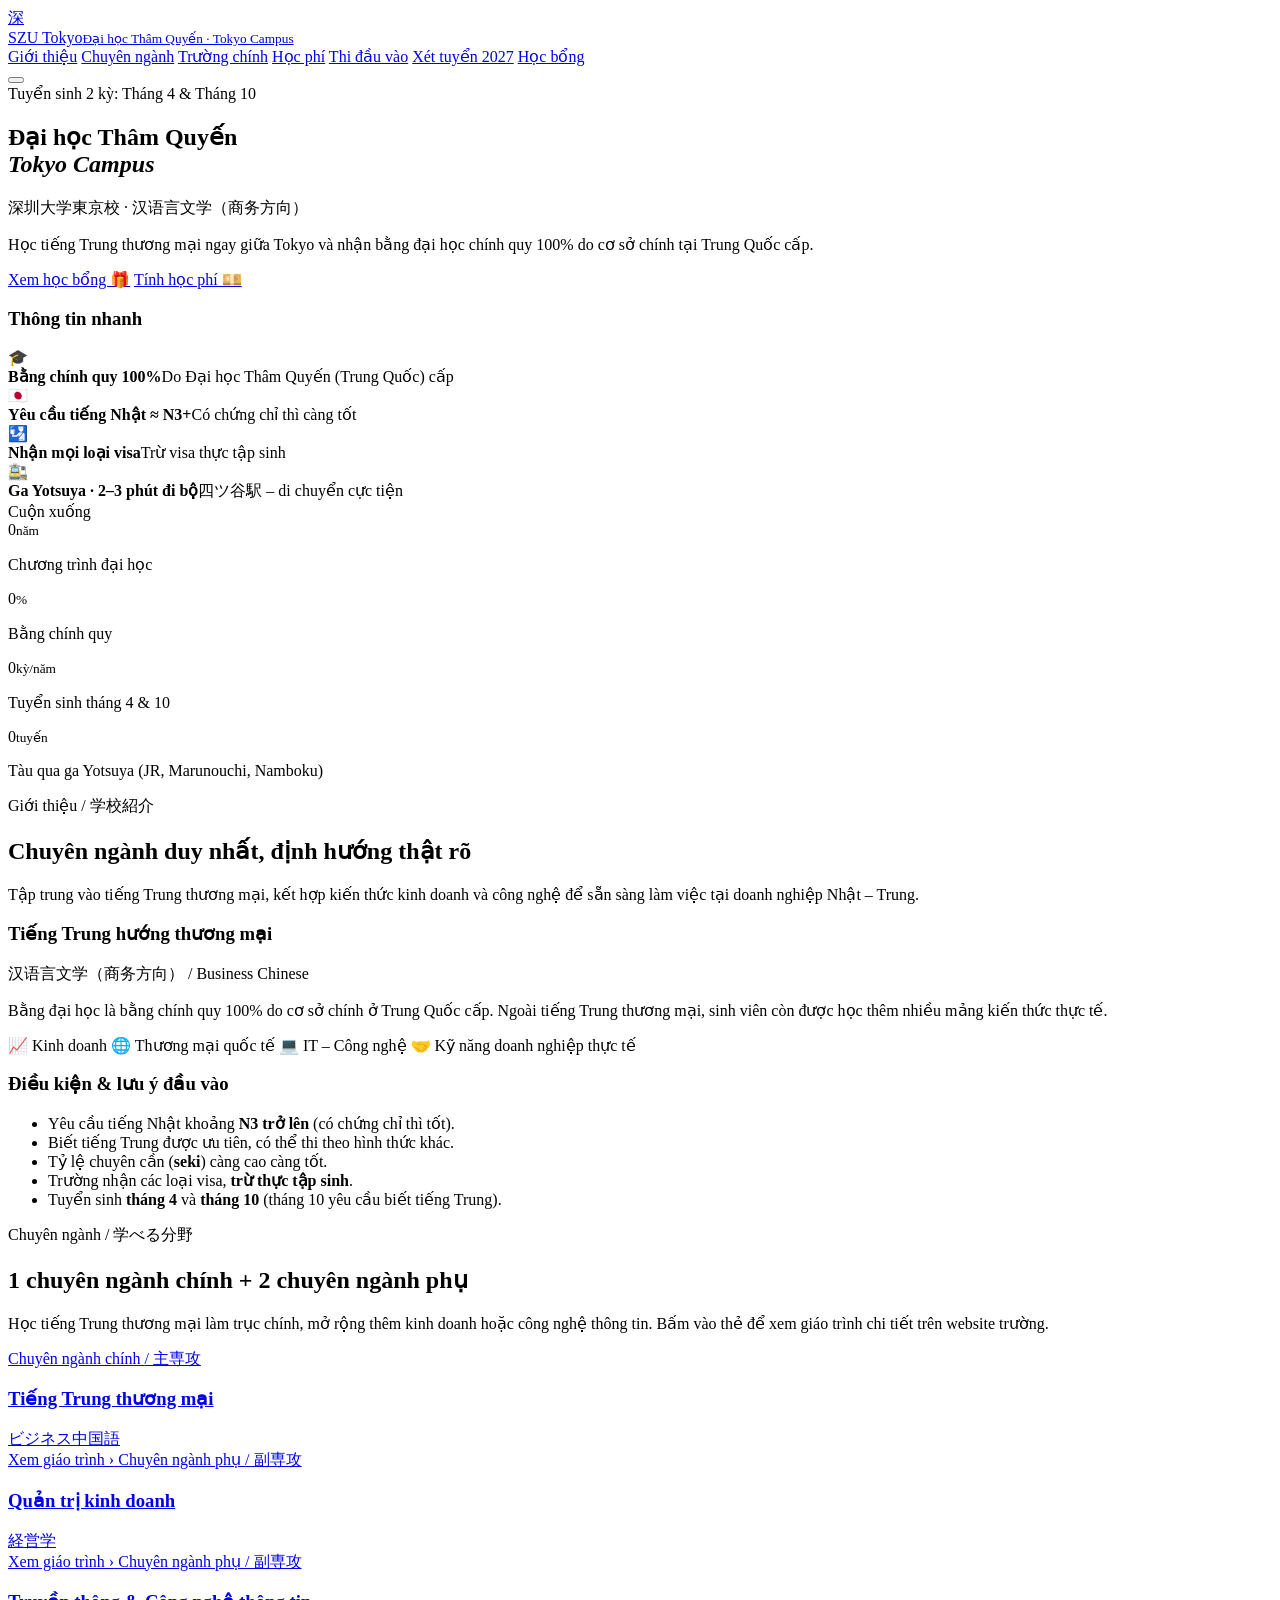
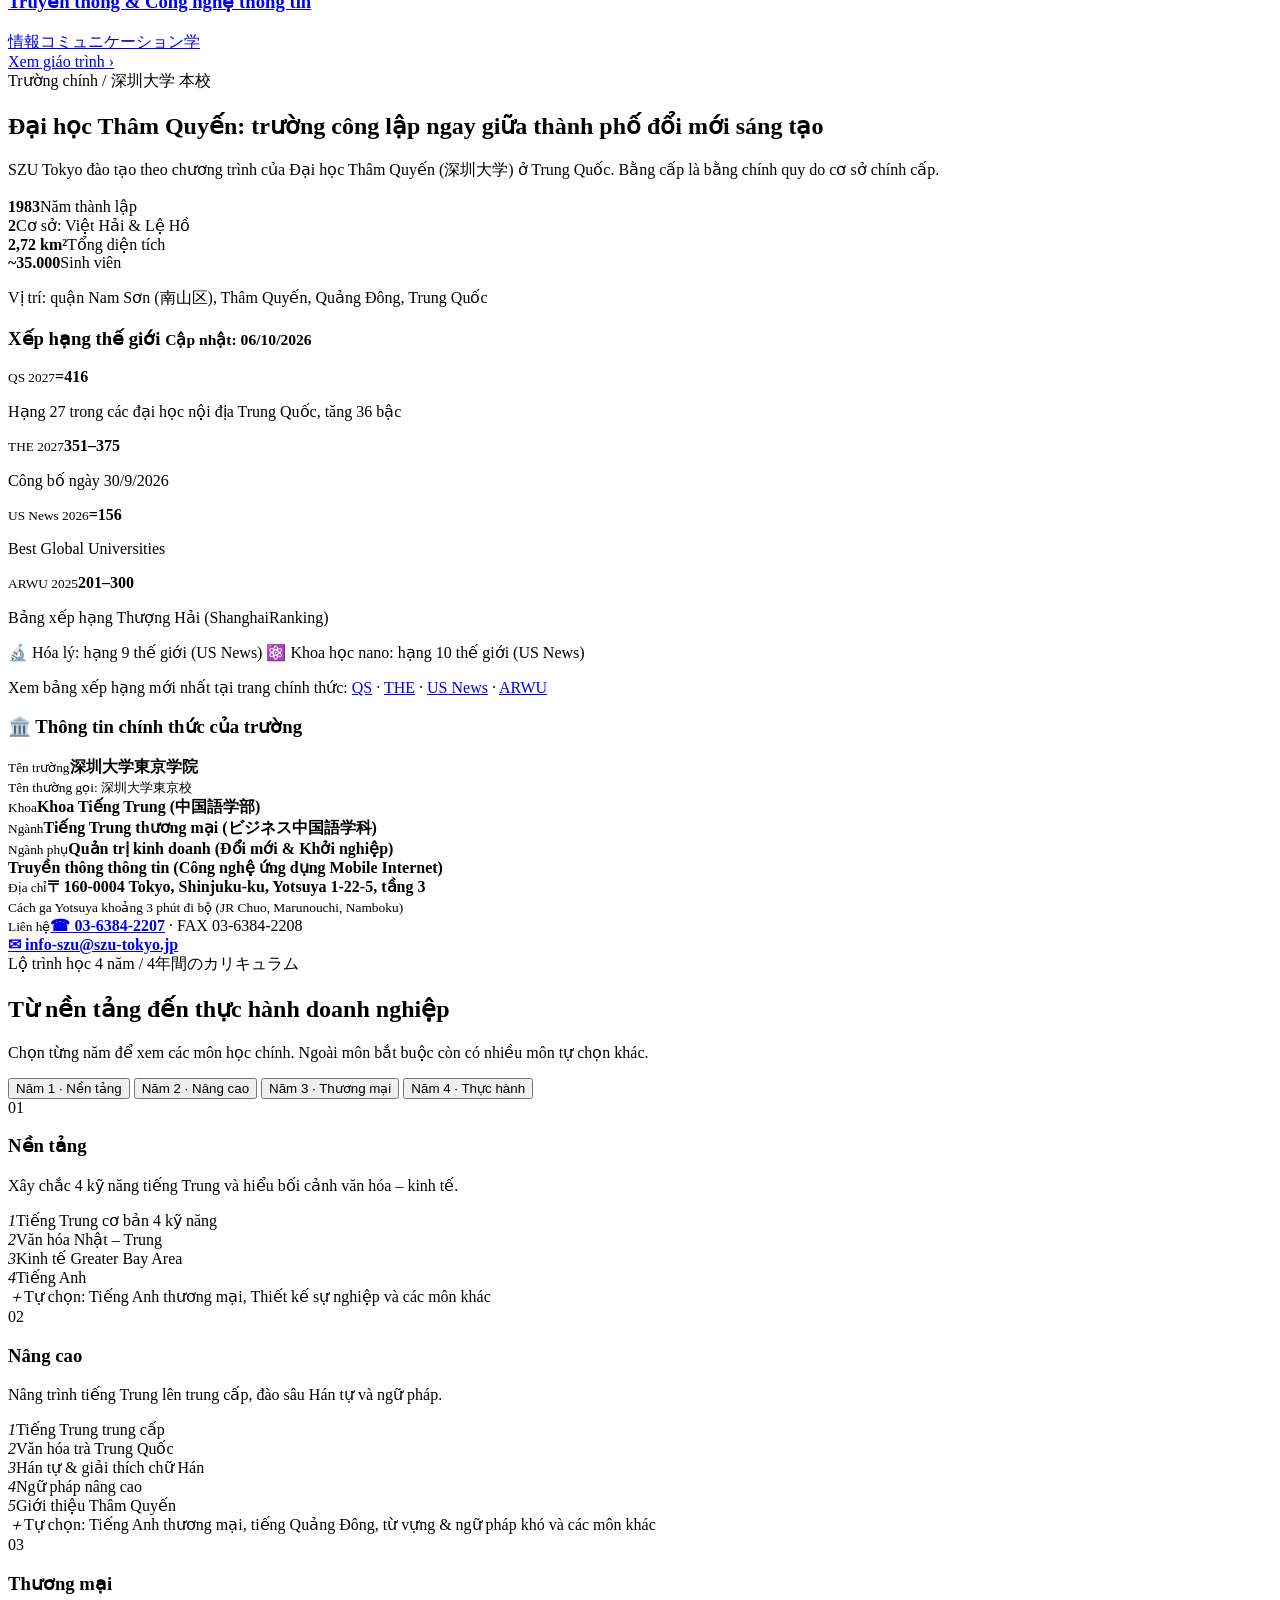
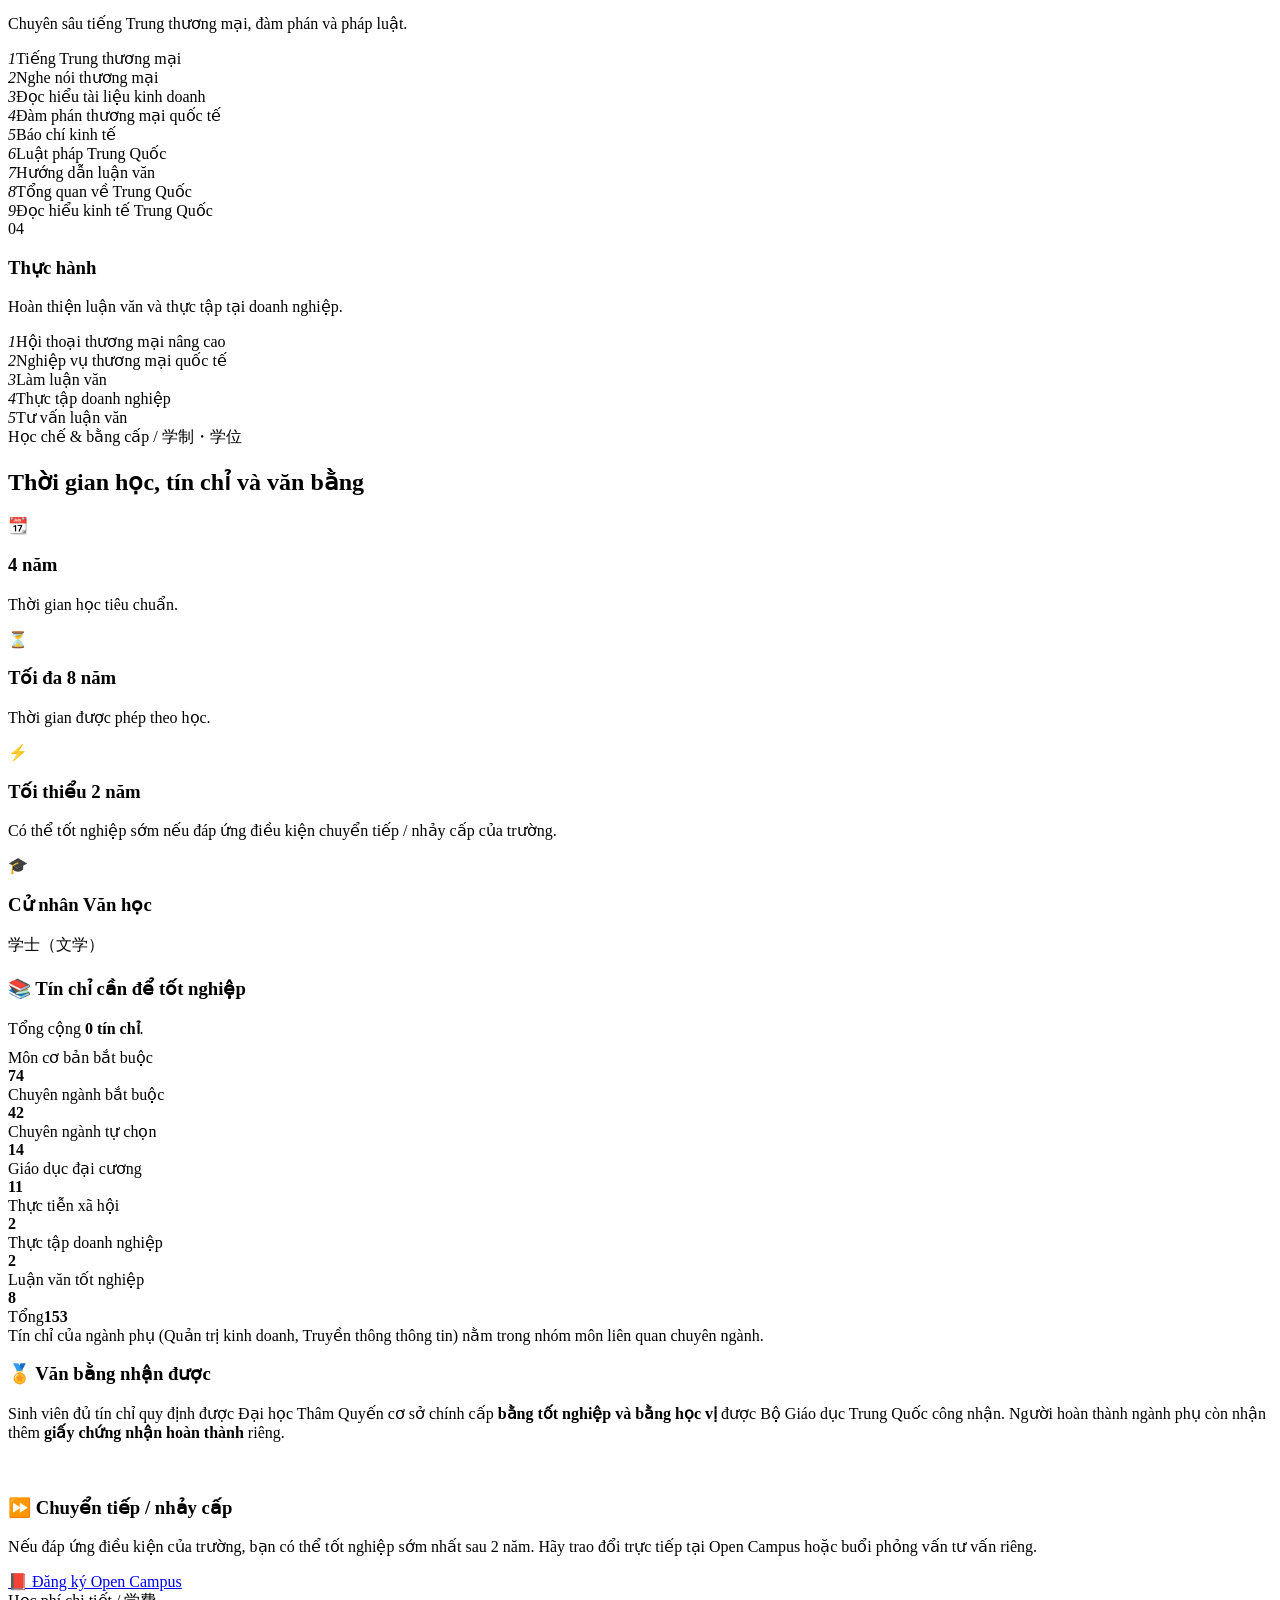
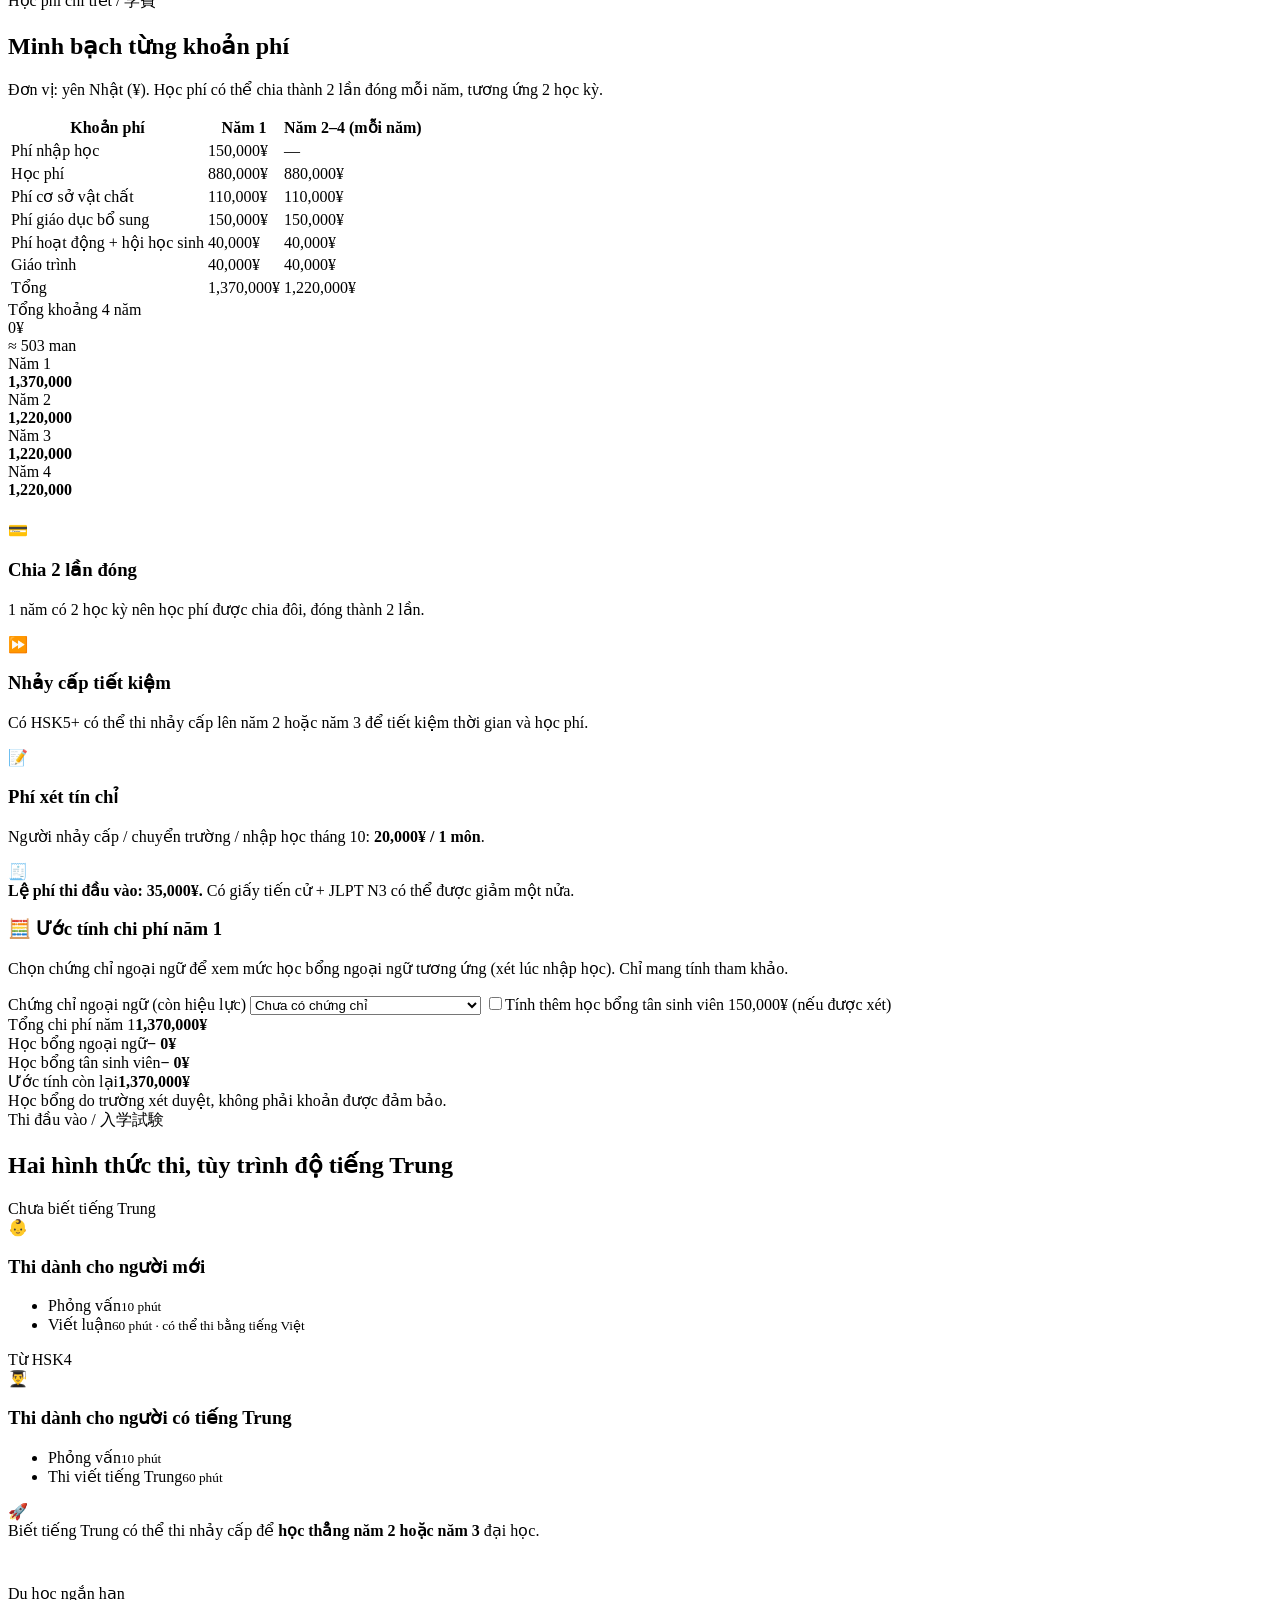
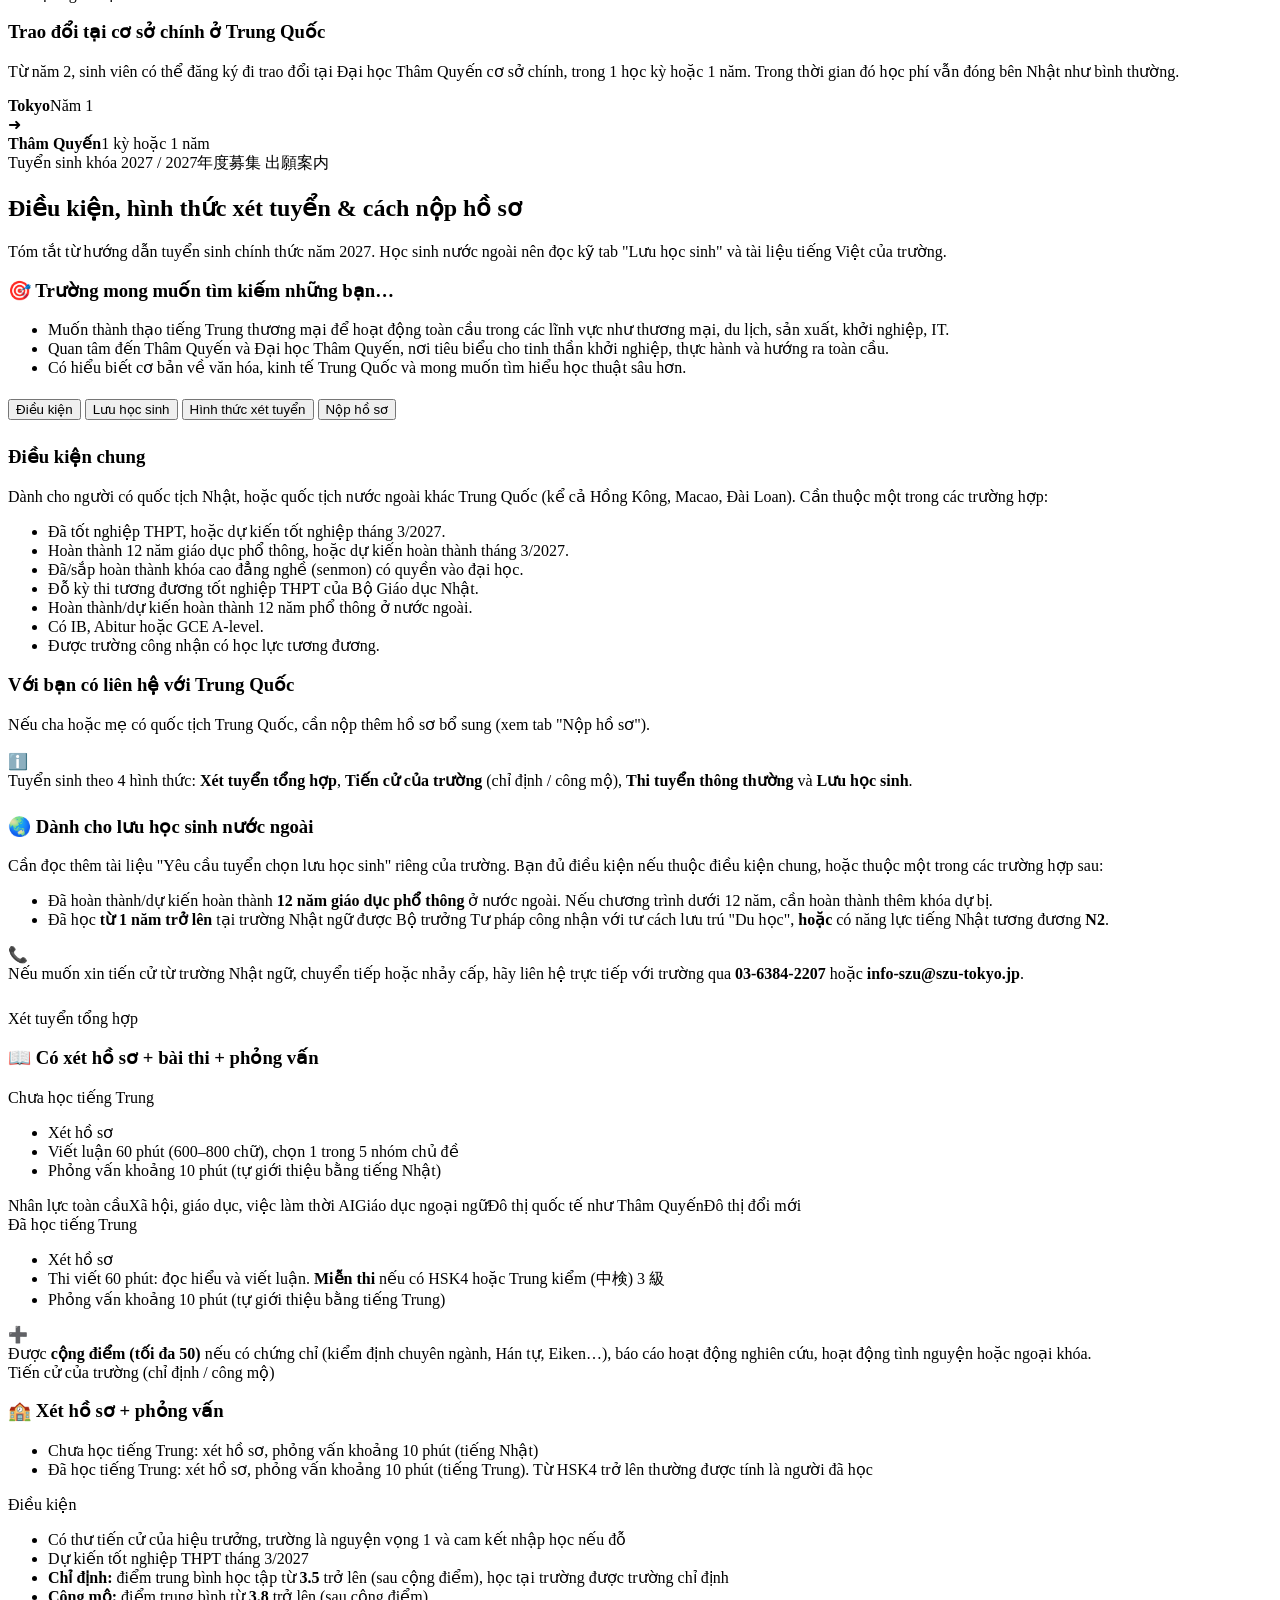
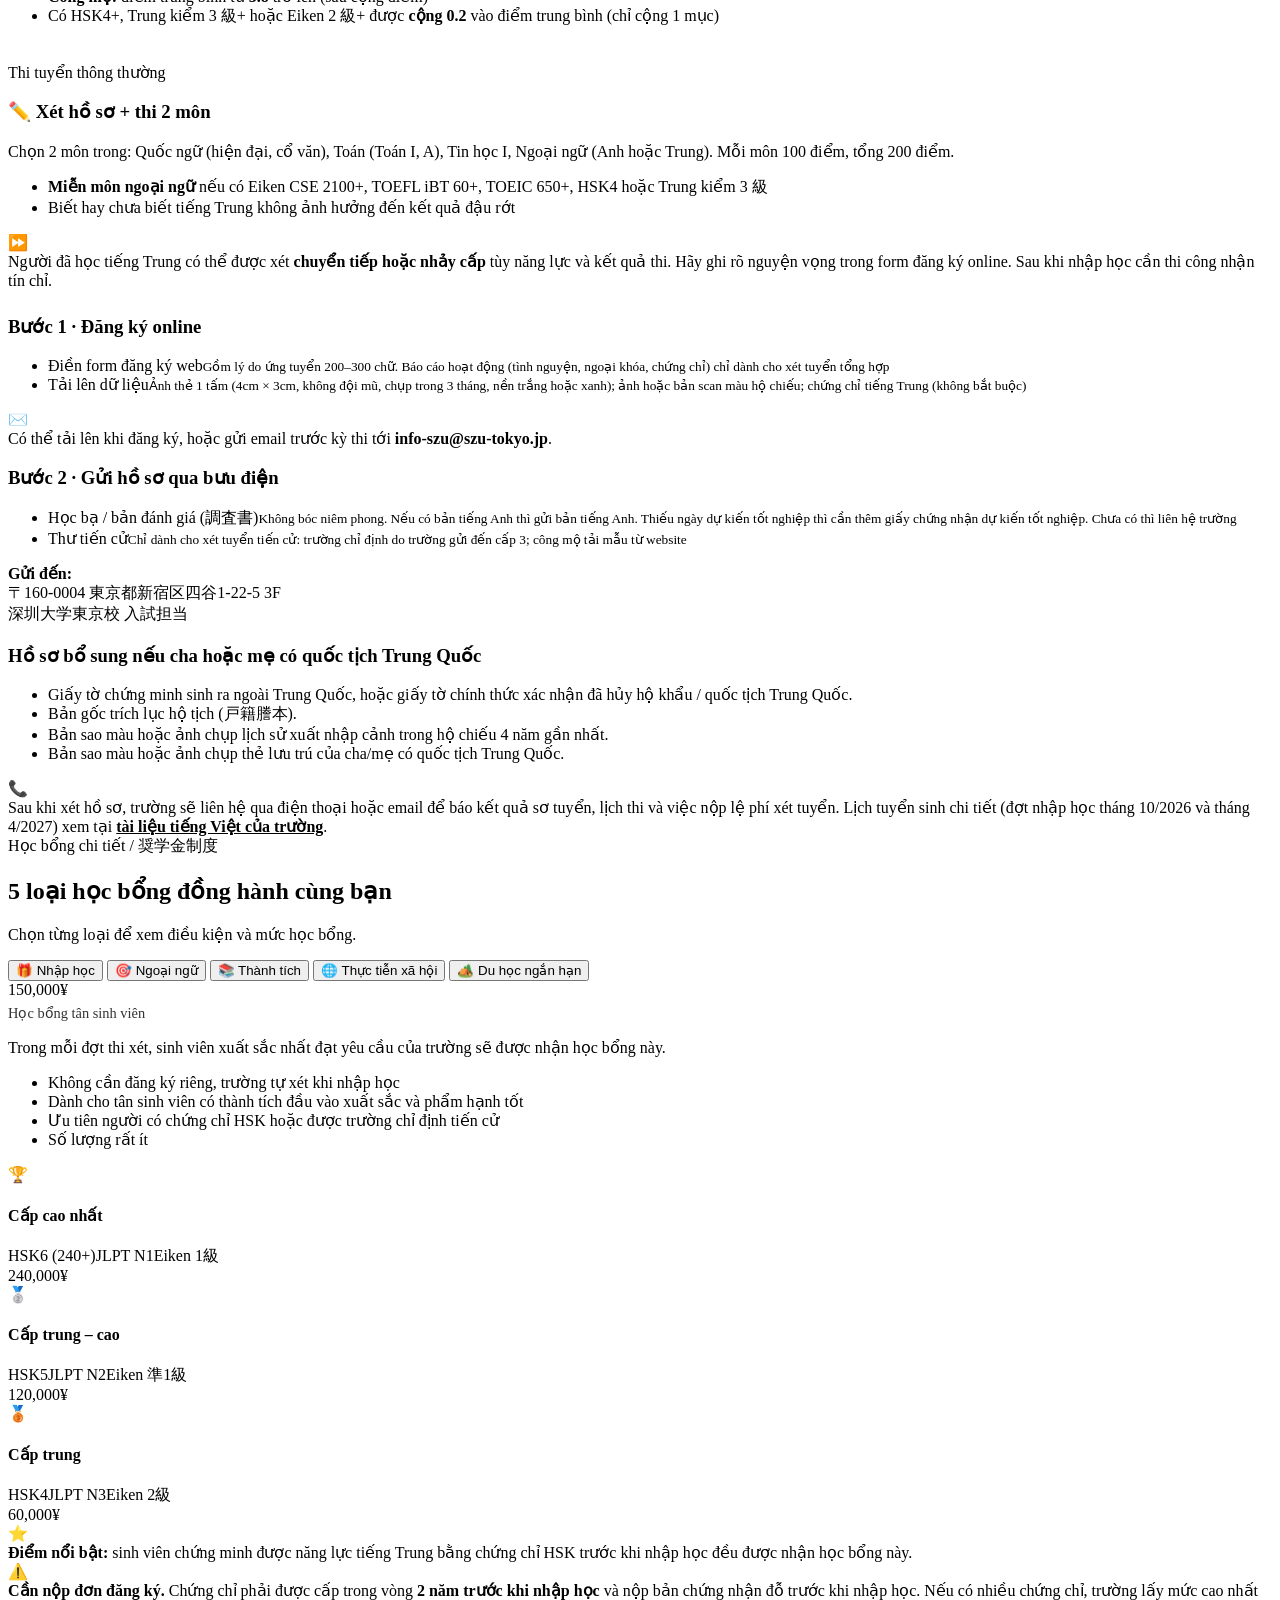
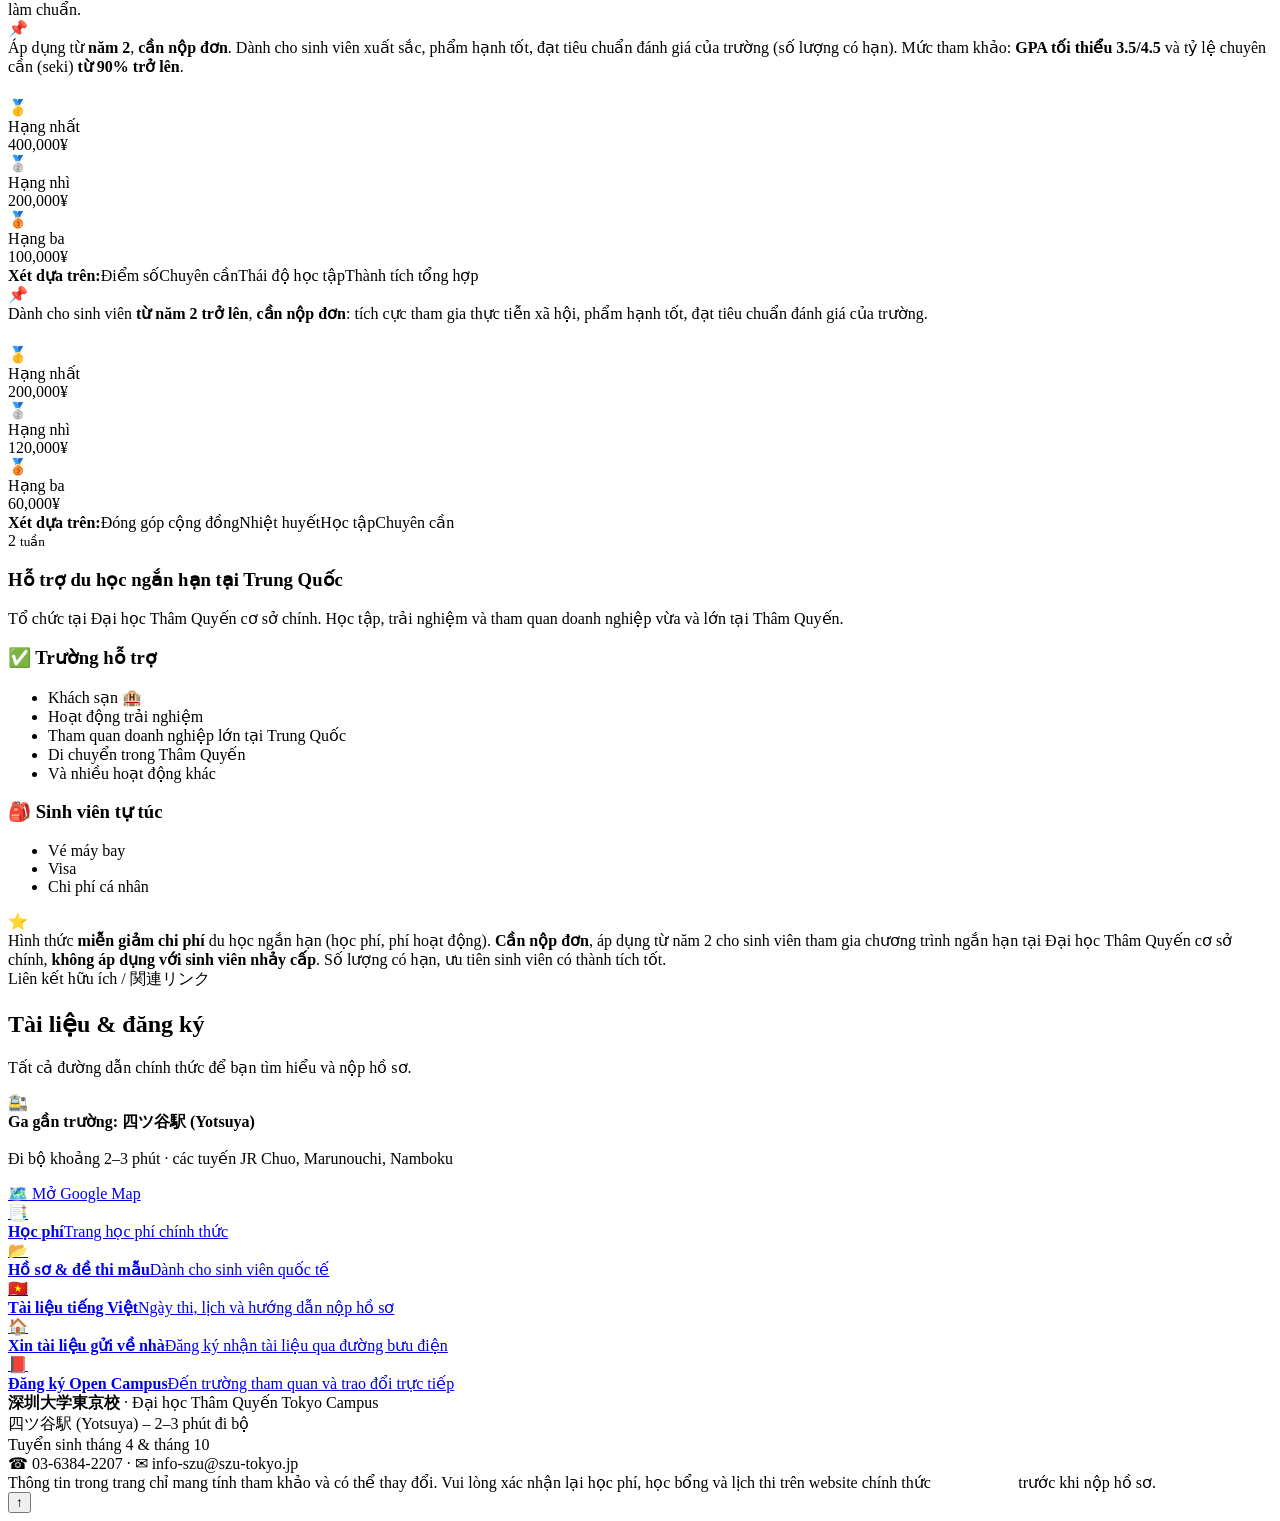
==== index.html @ 2182dc17 "Add files via upload" ====
<!doctype html>
<html lang="vi">
<head>
<meta charset="utf-8">
<meta name="viewport" content="width=device-width, initial-scale=1, viewport-fit=cover">
<meta name="theme-color" content="#0b1f4d">
<title>Đại học Thâm Quyến Tokyo Campus – Cẩm nang tuyển sinh</title>
<meta name="description" content="Thông tin tuyển sinh Đại học Thâm Quyến Tokyo Campus: chương trình học, học phí, thi đầu vào, học bổng và liên kết hữu ích.">
<link rel="preconnect" href="https://fonts.googleapis.com">
<link rel="preconnect" href="https://fonts.gstatic.com" crossorigin>
<link href="https://fonts.googleapis.com/css2?family=Be+Vietnam+Pro:wght@400;500;600;700;800&family=Noto+Serif+SC:wght@600;700&display=swap" rel="stylesheet">
<link rel="stylesheet" href="css/style.css">
</head>
<body>
<div id="progress"></div>

<header class="nav" id="nav">
  <div class="container nav-in">
    <a href="#home" class="brand">
      <div class="logo">深</div>
      <span>SZU Tokyo<small>Đại học Thâm Quyến · Tokyo Campus</small></span>
    </a>
    <nav class="links" id="links" aria-label="Điều hướng chính">
      <a href="#gioi-thieu">Giới thiệu</a>
      <a href="#chuyen-nganh">Chuyên ngành</a>
      <a href="#truong-chinh">Trường chính</a>
      <a href="#hoc-phi">Học phí</a>
      <a href="#thi-dau-vao">Thi đầu vào</a>
      <a href="#xet-tuyen">Xét tuyển 2027</a>
      <a href="#hoc-bong">Học bổng</a>
    </nav>
    <div class="nav-tools">
      <div class="lang" id="lang"></div>
      <button class="burger" id="burger" aria-label="Mở menu" aria-expanded="false"><i></i><i></i><i></i></button>
    </div>
  </div>
</header>

<!-- HERO -->
<section class="hero" id="home">
  <div class="orb a"></div><div class="orb b"></div>
  <div class="container hero-grid">
    <div>
      <span class="badge reveal"><span class="dot"></span> Tuyển sinh 2 kỳ: Tháng 4 &amp; Tháng 10</span>
      <h1 class="reveal d1">Đại học Thâm Quyến<br><em>Tokyo Campus</em></h1>
      <div class="cn reveal d2">深圳大学東京校 · 汉语言文学（商务方向）</div>
      <p class="sub reveal d3">Học tiếng Trung thương mại ngay giữa Tokyo và nhận bằng đại học chính quy 100% do cơ sở chính tại Trung Quốc cấp.</p>
      <div class="cta reveal d4">
        <a href="#hoc-bong" class="btn primary">Xem học bổng 🎁</a>
        <a href="#hoc-phi" class="btn ghost">Tính học phí 💴</a>
      </div>
    </div>
    <aside class="hero-card reveal d2">
      <h3>Thông tin nhanh</h3>
      <div class="fact"><div class="ic">🎓</div><div><b>Bằng chính quy 100%</b><span>Do Đại học Thâm Quyến (Trung Quốc) cấp</span></div></div>
      <div class="fact"><div class="ic">🇯🇵</div><div><b>Yêu cầu tiếng Nhật ≈ N3+</b><span>Có chứng chỉ thì càng tốt</span></div></div>
      <div class="fact"><div class="ic">🛂</div><div><b>Nhận mọi loại visa</b><span>Trừ visa thực tập sinh</span></div></div>
      <div class="fact"><div class="ic">🚉</div><div><b>Ga Yotsuya · 2–3 phút đi bộ</b><span>四ツ谷駅 – di chuyển cực tiện</span></div></div>
    </aside>
  </div>
  <div class="scroll-hint">Cuộn xuống<i></i></div>
</section>

<!-- STATS -->
<section class="stats">
  <div class="container">
    <div class="stats-grid reveal">
      <div class="stat"><div class="num"><span data-count="4">0</span><small>năm</small></div><p>Chương trình đại học</p></div>
      <div class="stat"><div class="num"><span data-count="100">0</span><small>%</small></div><p>Bằng chính quy</p></div>
      <div class="stat"><div class="num"><span data-count="2">0</span><small>kỳ/năm</small></div><p>Tuyển sinh tháng 4 &amp; 10</p></div>
      <div class="stat"><div class="num"><span data-count="3">0</span><small>tuyến</small></div><p>Tàu qua ga Yotsuya (JR, Marunouchi, Namboku)</p></div>
    </div>
  </div>
</section>

<!-- ABOUT -->
<div class="ja-note" id="langNote" hidden><div class="container"></div></div>
<section id="gioi-thieu">
  <div class="container">
    <div class="section-head reveal">
      <span class="eyebrow">Giới thiệu <span class="ja">/ 学校紹介</span></span>
      <h2 class="title">Chuyên ngành duy nhất, định hướng thật rõ</h2>
      <p class="lead">Tập trung vào tiếng Trung thương mại, kết hợp kiến thức kinh doanh và công nghệ để sẵn sàng làm việc tại doanh nghiệp Nhật – Trung.</p>
    </div>
    <div class="about-grid">
      <div class="about-main reveal">
        <h3>Tiếng Trung hướng thương mại</h3>
        <div class="cn">汉语言文学（商务方向） / Business Chinese</div>
        <p>Bằng đại học là bằng chính quy 100% do cơ sở chính ở Trung Quốc cấp. Ngoài tiếng Trung thương mại, sinh viên còn được học thêm nhiều mảng kiến thức thực tế.</p>
        <div class="chips">
          <span class="chip">📈 Kinh doanh</span>
          <span class="chip">🌐 Thương mại quốc tế</span>
          <span class="chip">💻 IT – Công nghệ</span>
          <span class="chip">🤝 Kỹ năng doanh nghiệp thực tế</span>
        </div>
      </div>
      <div class="card reveal d1">
        <h3>Điều kiện &amp; lưu ý đầu vào</h3>
        <ul class="checklist">
          <li><span>Yêu cầu tiếng Nhật khoảng <b>N3 trở lên</b> (có chứng chỉ thì tốt).</span></li>
          <li><span>Biết tiếng Trung được ưu tiên, có thể thi theo hình thức khác.</span></li>
          <li><span>Tỷ lệ chuyên cần (<b>seki</b>) càng cao càng tốt.</span></li>
          <li><span>Trường nhận các loại visa, <b>trừ thực tập sinh</b>.</span></li>
          <li><span>Tuyển sinh <b>tháng 4</b> và <b>tháng 10</b> (tháng 10 yêu cầu biết tiếng Trung).</span></li>
        </ul>
      </div>
    </div>
  </div>
</section>


<section id="chuyen-nganh" style="padding-top:0">
  <div class="container">
    <div class="section-head reveal">
      <span class="eyebrow">Chuyên ngành <span class="ja">/ 学べる分野</span></span>
      <h2 class="title">1 chuyên ngành chính + 2 chuyên ngành phụ</h2>
      <p class="lead">Học tiếng Trung thương mại làm trục chính, mở rộng thêm kinh doanh hoặc công nghệ thông tin. Bấm vào thẻ để xem giáo trình chi tiết trên website trường.</p>
    </div>
    <div class="major-grid">
      <a class="major-card main reveal" href="https://szu-tokyo.jp/carriculum/#chinese" target="_blank" rel="noopener">
        <span class="tag">Chuyên ngành chính <span class="ja">/ 主専攻</span></span>
        <h3>Tiếng Trung thương mại</h3>
        <div class="ja-name">ビジネス中国語</div>
        <span class="go">Xem giáo trình ›</span>
      </a>
      <a class="major-card reveal d1" href="https://szu-tokyo.jp/carriculum/#management" target="_blank" rel="noopener">
        <span class="tag">Chuyên ngành phụ <span class="ja">/ 副専攻</span></span>
        <h3>Quản trị kinh doanh</h3>
        <div class="ja-name">経営学</div>
        <span class="go">Xem giáo trình ›</span>
      </a>
      <a class="major-card reveal d2" href="https://szu-tokyo.jp/carriculum/#it" target="_blank" rel="noopener">
        <span class="tag">Chuyên ngành phụ <span class="ja">/ 副専攻</span></span>
        <h3>Truyền thông &amp; Công nghệ thông tin</h3>
        <div class="ja-name">情報コミュニケーション学</div>
        <span class="go">Xem giáo trình ›</span>
      </a>
    </div>
  </div>
</section>


<section id="truong-chinh" style="padding-top:0">
  <div class="container">
    <div class="section-head reveal">
      <span class="eyebrow">Trường chính <span class="ja">/ 深圳大学 本校</span></span>
      <h2 class="title">Đại học Thâm Quyến: trường công lập ngay giữa thành phố đổi mới sáng tạo</h2>
      <p class="lead">SZU Tokyo đào tạo theo chương trình của Đại học Thâm Quyến (深圳大学) ở Trung Quốc. Bằng cấp là bằng chính quy do cơ sở chính cấp.</p>
    </div>
    <div class="facts reveal">
      <div><b>1983</b><span>Năm thành lập</span></div>
      <div><b>2</b><span>Cơ sở: Việt Hải &amp; Lệ Hồ</span></div>
      <div><b>2,72 km²</b><span>Tổng diện tích</span></div>
      <div><b>~35.000</b><span>Sinh viên</span></div>
    </div>
    <p class="loc reveal">Vị trí: quận Nam Sơn (南山区), Thâm Quyến, Quảng Đông, Trung Quốc</p>

    <h3 class="rank-title reveal"><span>Xếp hạng thế giới</span> <small>Cập nhật: 06/10/2026</small></h3>
    <!-- Cập nhật số liệu: sửa trực tiếp 4 thẻ .rank-card bên dưới và ngày ở trên -->
    <div class="rank-grid reveal">
      <div class="rank-card"><small>QS 2027</small><b>=416</b><p>Hạng 27 trong các đại học nội địa Trung Quốc, tăng 36 bậc</p></div>
      <div class="rank-card"><small>THE 2027</small><b>351–375</b><p>Công bố ngày 30/9/2026</p></div>
      <div class="rank-card"><small>US News 2026</small><b>=156</b><p>Best Global Universities</p></div>
      <div class="rank-card"><small>ARWU 2025</small><b>201–300</b><p>Bảng xếp hạng Thượng Hải (ShanghaiRanking)</p></div>
    </div>
    <div class="chips reveal" style="margin-top:16px">
      <span class="chip">🔬 Hóa lý: hạng 9 thế giới (US News)</span>
      <span class="chip">⚛️ Khoa học nano: hạng 10 thế giới (US News)</span>
    </div>
    <p class="src reveal"><span>Xem bảng xếp hạng mới nhất tại trang chính thức:</span>
      <a href="https://www.topuniversities.com/world-university-rankings" target="_blank" rel="noopener">QS</a> ·
      <a href="https://www.timeshighereducation.com/world-university-rankings" target="_blank" rel="noopener">THE</a> ·
      <a href="https://www.usnews.com/education/best-global-universities" target="_blank" rel="noopener">US News</a> ·
      <a href="https://www.shanghairanking.com/rankings/arwu" target="_blank" rel="noopener">ARWU</a></p>
  </div>
</section>

<section style="padding-top:0">
  <div class="container">
    <div class="card reveal">
      <h3>🏛️ Thông tin chính thức của trường</h3>
      <div class="info-grid">
        <div class="info-item"><small>Tên trường</small><b>深圳大学東京学院</b><br><span style="font-size:.84rem;color:var(--muted)">Tên thường gọi: 深圳大学東京校</span></div>
        <div class="info-item"><small>Khoa</small><b>Khoa Tiếng Trung (中国語学部)</b></div>
        <div class="info-item"><small>Ngành</small><b>Tiếng Trung thương mại (ビジネス中国語学科)</b></div>
        <div class="info-item"><small>Ngành phụ</small><b>Quản trị kinh doanh (Đổi mới &amp; Khởi nghiệp)</b><br><b>Truyền thông thông tin (Công nghệ ứng dụng Mobile Internet)</b></div>
        <div class="info-item"><small>Địa chỉ</small><b>〒160-0004 Tokyo, Shinjuku-ku, Yotsuya 1-22-5, tầng 3</b><br><span style="font-size:.84rem;color:var(--muted)">Cách ga Yotsuya khoảng 3 phút đi bộ (JR Chuo, Marunouchi, Namboku)</span></div>
        <div class="info-item"><small>Liên hệ</small><b><a href="tel:0363842207">☎ 03-6384-2207</a></b> · FAX 03-6384-2208<br><b><a href="mailto:info-szu@szu-tokyo.jp">✉ info-szu@szu-tokyo.jp</a></b></div>
      </div>
    </div>
  </div>
</section>

<!-- ROADMAP -->
<section id="lo-trinh" style="background:#fff">
  <div class="container">
    <div class="section-head reveal">
      <span class="eyebrow">Lộ trình học 4 năm <span class="ja">/ 4年間のカリキュラム</span></span>
      <h2 class="title">Từ nền tảng đến thực hành doanh nghiệp</h2>
      <p class="lead">Chọn từng năm để xem các môn học chính. Ngoài môn bắt buộc còn có nhiều môn tự chọn khác.</p>
    </div>
    <div class="tabs reveal" role="tablist" id="yearTabs">
      <button class="tab active" role="tab" data-t="y1">Năm 1 · Nền tảng</button>
      <button class="tab" role="tab" data-t="y2">Năm 2 · Nâng cao</button>
      <button class="tab" role="tab" data-t="y3">Năm 3 · Thương mại</button>
      <button class="tab" role="tab" data-t="y4">Năm 4 · Thực hành</button>
    </div>

    <div class="panel active" id="y1">
      <div class="panel-grid">
        <div class="year-badge"><div class="big">01</div><div><h3>Nền tảng</h3><p>Xây chắc 4 kỹ năng tiếng Trung và hiểu bối cảnh văn hóa – kinh tế.</p></div></div>
        <div class="subjects">
          <div class="subject"><i>1</i>Tiếng Trung cơ bản 4 kỹ năng</div>
          <div class="subject"><i>2</i>Văn hóa Nhật – Trung</div>
          <div class="subject"><i>3</i>Kinh tế Greater Bay Area</div>
          <div class="subject"><i>4</i>Tiếng Anh</div>
          <div class="subject elective"><i>＋</i>Tự chọn: Tiếng Anh thương mại, Thiết kế sự nghiệp và các môn khác</div>
        </div>
      </div>
    </div>
    <div class="panel" id="y2">
      <div class="panel-grid">
        <div class="year-badge"><div class="big">02</div><div><h3>Nâng cao</h3><p>Nâng trình tiếng Trung lên trung cấp, đào sâu Hán tự và ngữ pháp.</p></div></div>
        <div class="subjects">
          <div class="subject"><i>1</i>Tiếng Trung trung cấp</div>
          <div class="subject"><i>2</i>Văn hóa trà Trung Quốc</div>
          <div class="subject"><i>3</i>Hán tự &amp; giải thích chữ Hán</div>
          <div class="subject"><i>4</i>Ngữ pháp nâng cao</div>
          <div class="subject"><i>5</i>Giới thiệu Thâm Quyến</div>
          <div class="subject elective"><i>＋</i>Tự chọn: Tiếng Anh thương mại, tiếng Quảng Đông, từ vựng &amp; ngữ pháp khó và các môn khác</div>
        </div>
      </div>
    </div>
    <div class="panel" id="y3">
      <div class="panel-grid">
        <div class="year-badge"><div class="big">03</div><div><h3>Thương mại</h3><p>Chuyên sâu tiếng Trung thương mại, đàm phán và pháp luật.</p></div></div>
        <div class="subjects">
          <div class="subject"><i>1</i>Tiếng Trung thương mại</div>
          <div class="subject"><i>2</i>Nghe nói thương mại</div>
          <div class="subject"><i>3</i>Đọc hiểu tài liệu kinh doanh</div>
          <div class="subject"><i>4</i>Đàm phán thương mại quốc tế</div>
          <div class="subject"><i>5</i>Báo chí kinh tế</div>
          <div class="subject"><i>6</i>Luật pháp Trung Quốc</div>
          <div class="subject"><i>7</i>Hướng dẫn luận văn</div>
          <div class="subject"><i>8</i>Tổng quan về Trung Quốc</div>
          <div class="subject"><i>9</i>Đọc hiểu kinh tế Trung Quốc</div>
        </div>
      </div>
    </div>
    <div class="panel" id="y4">
      <div class="panel-grid">
        <div class="year-badge"><div class="big">04</div><div><h3>Thực hành</h3><p>Hoàn thiện luận văn và thực tập tại doanh nghiệp.</p></div></div>
        <div class="subjects">
          <div class="subject"><i>1</i>Hội thoại thương mại nâng cao</div>
          <div class="subject"><i>2</i>Nghiệp vụ thương mại quốc tế</div>
          <div class="subject"><i>3</i>Làm luận văn</div>
          <div class="subject"><i>4</i>Thực tập doanh nghiệp</div>
          <div class="subject"><i>5</i>Tư vấn luận văn</div>
        </div>
      </div>
    </div>
  </div>
</section>

<!-- CREDITS -->
<section id="tin-chi" style="padding-top:0">
  <div class="container">
    <div class="section-head reveal">
      <span class="eyebrow">Học chế &amp; bằng cấp <span class="ja">/ 学制・学位</span></span>
      <h2 class="title">Thời gian học, tín chỉ và văn bằng</h2>
    </div>
    <div class="grid-4 reveal" style="margin-bottom:22px">
      <div class="card"><div class="ic">📆</div><h3>4 năm</h3><p>Thời gian học tiêu chuẩn.</p></div>
      <div class="card"><div class="ic">⏳</div><h3>Tối đa 8 năm</h3><p>Thời gian được phép theo học.</p></div>
      <div class="card"><div class="ic">⚡</div><h3>Tối thiểu 2 năm</h3><p>Có thể tốt nghiệp sớm nếu đáp ứng điều kiện chuyển tiếp / nhảy cấp của trường.</p></div>
      <div class="card"><div class="ic">🎓</div><h3>Cử nhân Văn học</h3><p>学士（文学）</p></div>
    </div>
    <div class="tuition-wrap">
      <div class="card reveal">
        <h3>📚 Tín chỉ cần để tốt nghiệp</h3>
        <p style="margin-bottom:10px">Tổng cộng <b style="color:var(--red)"><span data-count="153">0</span> tín chỉ</b>.</p>
        <div class="credit-row"><span>Môn cơ bản bắt buộc</span><div class="track"><i style="width:100%"></i></div><b>74</b></div>
        <div class="credit-row"><span>Chuyên ngành bắt buộc</span><div class="track"><i style="width:56.8%"></i></div><b>42</b></div>
        <div class="credit-row"><span>Chuyên ngành tự chọn</span><div class="track"><i style="width:18.9%"></i></div><b>14</b></div>
        <div class="credit-row"><span>Giáo dục đại cương</span><div class="track"><i style="width:14.9%"></i></div><b>11</b></div>
        <div class="credit-row"><span>Thực tiễn xã hội</span><div class="track"><i style="width:2.7%"></i></div><b>2</b></div>
        <div class="credit-row"><span>Thực tập doanh nghiệp</span><div class="track"><i style="width:2.7%"></i></div><b>2</b></div>
        <div class="credit-row"><span>Luận văn tốt nghiệp</span><div class="track"><i style="width:10.8%"></i></div><b>8</b></div>
        <div class="credit-row total"><span>Tổng</span><span></span><b>153</b></div>
        <div class="tiny">Tín chỉ của ngành phụ (Quản trị kinh doanh, Truyền thông thông tin) nằm trong nhóm môn liên quan chuyên ngành.</div>
      </div>
      <div class="reveal d1" style="display:grid;gap:20px">
        <div class="card">
          <h3>🏅 Văn bằng nhận được</h3>
          <p>Sinh viên đủ tín chỉ quy định được Đại học Thâm Quyến cơ sở chính cấp <b>bằng tốt nghiệp và bằng học vị</b> được Bộ Giáo dục Trung Quốc công nhận. Người hoàn thành ngành phụ còn nhận thêm <b>giấy chứng nhận hoàn thành</b> riêng.</p>
        </div>
        <div class="card">
          <h3>⏩ Chuyển tiếp / nhảy cấp</h3>
          <p>Nếu đáp ứng điều kiện của trường, bạn có thể tốt nghiệp sớm nhất sau 2 năm. Hãy trao đổi trực tiếp tại Open Campus hoặc buổi phỏng vấn tư vấn riêng.</p>
          <a class="btn dark" style="margin-top:14px" href="https://szu-tokyo.jp/contact/" target="_blank" rel="noopener">📕 Đăng ký Open Campus</a>
        </div>
      </div>
    </div>
  </div>
</section>

<!-- TUITION -->
<section id="hoc-phi">
  <div class="container">
    <div class="section-head reveal">
      <span class="eyebrow">Học phí chi tiết <span class="ja">/ 学費</span></span>
      <h2 class="title">Minh bạch từng khoản phí</h2>
      <p class="lead">Đơn vị: yên Nhật (¥). Học phí có thể chia thành 2 lần đóng mỗi năm, tương ứng 2 học kỳ.</p>
    </div>
    <div class="tuition-wrap">
      <div class="table-card reveal">
        <div class="table-scroll">
          <table>
            <thead><tr><th>Khoản phí</th><th>Năm 1</th><th>Năm 2–4 (mỗi năm)</th></tr></thead>
            <tbody>
              <tr><td>Phí nhập học</td><td>150,000¥</td><td class="dash">—</td></tr>
              <tr><td>Học phí</td><td>880,000¥</td><td>880,000¥</td></tr>
              <tr><td>Phí cơ sở vật chất</td><td>110,000¥</td><td>110,000¥</td></tr>
              <tr><td>Phí giáo dục bổ sung</td><td>150,000¥</td><td>150,000¥</td></tr>
              <tr><td>Phí hoạt động + hội học sinh</td><td>40,000¥</td><td>40,000¥</td></tr>
              <tr><td>Giáo trình</td><td>40,000¥</td><td>40,000¥</td></tr>
            </tbody>
            <tfoot><tr><td>Tổng</td><td>1,370,000¥</td><td>1,220,000¥</td></tr></tfoot>
          </table>
        </div>
      </div>
      <div class="reveal d1">
        <div class="total-card">
          <div class="label">Tổng khoảng 4 năm</div>
          <div class="amount"><span data-count="5030000" data-format="1">0</span>¥</div>
          <div class="sub">≈ 503 man</div>
          <div class="bars" id="bars">
            <div class="bar-row"><span>Năm 1</span><div class="bar"><i data-w="27.2"></i></div><b>1,370,000</b></div>
            <div class="bar-row"><span>Năm 2</span><div class="bar"><i data-w="24.3"></i></div><b>1,220,000</b></div>
            <div class="bar-row"><span>Năm 3</span><div class="bar"><i data-w="24.3"></i></div><b>1,220,000</b></div>
            <div class="bar-row"><span>Năm 4</span><div class="bar"><i data-w="24.3"></i></div><b>1,220,000</b></div>
          </div>
        </div>
      </div>
    </div>

    <div class="grid-3" style="margin-top:22px">
      <div class="card reveal"><div class="ic">💳</div><h3>Chia 2 lần đóng</h3><p>1 năm có 2 học kỳ nên học phí được chia đôi, đóng thành 2 lần.</p></div>
      <div class="card reveal d1"><div class="ic">⏩</div><h3>Nhảy cấp tiết kiệm</h3><p>Có HSK5+ có thể thi nhảy cấp lên năm 2 hoặc năm 3 để tiết kiệm thời gian và học phí.</p></div>
      <div class="card reveal d2"><div class="ic">📝</div><h3>Phí xét tín chỉ</h3><p>Người nhảy cấp / chuyển trường / nhập học tháng 10: <b>20,000¥ / 1 môn</b>.</p></div>
    </div>
    <div class="note reveal"><span>🧾</span><div><b>Lệ phí thi đầu vào: 35,000¥.</b> Có giấy tiến cử + JLPT N3 có thể được giảm một nửa.</div></div>

    <!-- calculator -->
    <div class="calc reveal">
      <h3>🧮 Ước tính chi phí năm 1</h3>
      <p>Chọn chứng chỉ ngoại ngữ để xem mức học bổng ngoại ngữ tương ứng (xét lúc nhập học). Chỉ mang tính tham khảo.</p>
      <div class="calc-grid">
        <div>
          <label class="f" for="cert">Chứng chỉ ngoại ngữ (còn hiệu lực)</label>
          <select id="cert">
            <option value="0">Chưa có chứng chỉ</option>
            <option value="60000">HSK4 / JLPT N3 / Eiken 2級</option>
            <option value="120000">HSK5 / JLPT N2 / Eiken 準1級</option>
            <option value="240000">HSK6 (240+) / JLPT N1 / Eiken 1級</option>
          </select>
          <label class="switch"><input type="checkbox" id="newbie"><span class="tr"></span>Tính thêm học bổng tân sinh viên 150,000¥ (nếu được xét)</label>
        </div>
        <div class="result" aria-live="polite">
          <div class="row"><span>Tổng chi phí năm 1</span><b>1,370,000¥</b></div>
          <div class="row minus"><span>Học bổng ngoại ngữ</span><b id="rCert">− 0¥</b></div>
          <div class="row minus"><span>Học bổng tân sinh viên</span><b id="rNew">− 0¥</b></div>
          <div class="row sum"><span>Ước tính còn lại</span><b id="rTotal">1,370,000¥</b></div>
          <div class="tiny">Học bổng do trường xét duyệt, không phải khoản được đảm bảo.</div>
        </div>
      </div>
    </div>
  </div>
</section>

<!-- EXAM -->
<section id="thi-dau-vao" style="background:#fff">
  <div class="container">
    <div class="section-head reveal">
      <span class="eyebrow">Thi đầu vào <span class="ja">/ 入学試験</span></span>
      <h2 class="title">Hai hình thức thi, tùy trình độ tiếng Trung</h2>
    </div>
    <div class="grid-2">
      <div class="card exam-card reveal">
        <span class="tag">Chưa biết tiếng Trung</span>
        <div class="ic">👶</div>
        <h3>Thi dành cho người mới</h3>
        <ul class="steps">
          <li><div>Phỏng vấn<small>10 phút</small></div></li>
          <li><div>Viết luận<small>60 phút · có thể thi bằng tiếng Việt</small></div></li>
        </ul>
      </div>
      <div class="card exam-card reveal d1">
        <span class="tag">Từ HSK4</span>
        <div class="ic">👨‍🎓</div>
        <h3>Thi dành cho người có tiếng Trung</h3>
        <ul class="steps">
          <li><div>Phỏng vấn<small>10 phút</small></div></li>
          <li><div>Thi viết tiếng Trung<small>60 phút</small></div></li>
        </ul>
      </div>
    </div>
    <div class="note blue reveal"><span>🚀</span><div>Biết tiếng Trung có thể thi nhảy cấp để <b>học thẳng năm 2 hoặc năm 3</b> đại học.</div></div>

    <div class="exchange reveal" style="margin-top:44px">
      <div>
        <span class="eyebrow" style="color:var(--gold)">Du học ngắn hạn</span>
        <h3>Trao đổi tại cơ sở chính ở Trung Quốc</h3>
        <p>Từ năm 2, sinh viên có thể đăng ký đi trao đổi tại Đại học Thâm Quyến cơ sở chính, trong 1 học kỳ hoặc 1 năm. Trong thời gian đó học phí vẫn đóng bên Nhật như bình thường.</p>
      </div>
      <div class="route">
        <div class="node"><b>Tokyo</b><span>Năm 1</span></div>
        <div class="arrow">➜</div>
        <div class="node"><b>Thâm Quyến</b><span>1 kỳ hoặc 1 năm</span></div>
      </div>
    </div>
  </div>
</section>

<!-- ADMISSIONS 2027 -->
<section id="xet-tuyen">
  <div class="container">
    <div class="section-head reveal">
      <span class="eyebrow">Tuyển sinh khóa 2027 <span class="ja">/ 2027年度募集 出願案内</span></span>
      <h2 class="title">Điều kiện, hình thức xét tuyển &amp; cách nộp hồ sơ</h2>
      <p class="lead">Tóm tắt từ hướng dẫn tuyển sinh chính thức năm 2027. Học sinh nước ngoài nên đọc kỹ tab "Lưu học sinh" và tài liệu tiếng Việt của trường.</p>
    </div>

    <div class="card reveal" style="margin-bottom:22px">
      <h3>🎯 Trường mong muốn tìm kiếm những bạn…</h3>
      <ul class="checklist">
        <li><span>Muốn thành thạo tiếng Trung thương mại để hoạt động toàn cầu trong các lĩnh vực như thương mại, du lịch, sản xuất, khởi nghiệp, IT.</span></li>
        <li><span>Quan tâm đến Thâm Quyến và Đại học Thâm Quyến, nơi tiêu biểu cho tinh thần khởi nghiệp, thực hành và hướng ra toàn cầu.</span></li>
        <li><span>Có hiểu biết cơ bản về văn hóa, kinh tế Trung Quốc và mong muốn tìm hiểu học thuật sâu hơn.</span></li>
      </ul>
    </div>

    <div class="tabs reveal" role="tablist" id="admTabs">
      <button class="tab active" data-t="a1">Điều kiện</button>
      <button class="tab" data-t="a2">Lưu học sinh</button>
      <button class="tab" data-t="a3">Hình thức xét tuyển</button>
      <button class="tab" data-t="a4">Nộp hồ sơ</button>
    </div>

    <div class="adm-panel active" id="a1" style="margin-top:26px">
      <div class="grid-2">
        <div class="card">
          <h3>Điều kiện chung</h3>
          <p>Dành cho người có quốc tịch Nhật, hoặc quốc tịch nước ngoài khác Trung Quốc (kể cả Hồng Kông, Macao, Đài Loan). Cần thuộc một trong các trường hợp:</p>
          <ul class="checklist">
            <li><span>Đã tốt nghiệp THPT, hoặc dự kiến tốt nghiệp tháng 3/2027.</span></li>
            <li><span>Hoàn thành 12 năm giáo dục phổ thông, hoặc dự kiến hoàn thành tháng 3/2027.</span></li>
            <li><span>Đã/sắp hoàn thành khóa cao đẳng nghề (senmon) có quyền vào đại học.</span></li>
            <li><span>Đỗ kỳ thi tương đương tốt nghiệp THPT của Bộ Giáo dục Nhật.</span></li>
            <li><span>Hoàn thành/dự kiến hoàn thành 12 năm phổ thông ở nước ngoài.</span></li>
            <li><span>Có IB, Abitur hoặc GCE A-level.</span></li>
            <li><span>Được trường công nhận có học lực tương đương.</span></li>
          </ul>
        </div>
        <div class="card">
          <h3>Với bạn có liên hệ với Trung Quốc</h3>
          <p>Nếu cha hoặc mẹ có quốc tịch Trung Quốc, cần nộp thêm hồ sơ bổ sung (xem tab "Nộp hồ sơ").</p>
          <div class="note blue" style="margin-top:18px"><span>ℹ️</span><div>Tuyển sinh theo 4 hình thức: <b>Xét tuyển tổng hợp</b>, <b>Tiến cử của trường</b> (chỉ định / công mộ), <b>Thi tuyển thông thường</b> và <b>Lưu học sinh</b>.</div></div>
        </div>
      </div>
    </div>

    <div class="adm-panel" id="a2" style="margin-top:26px">
      <div class="card">
        <h3>🌏 Dành cho lưu học sinh nước ngoài</h3>
        <p>Cần đọc thêm tài liệu "Yêu cầu tuyển chọn lưu học sinh" riêng của trường. Bạn đủ điều kiện nếu thuộc điều kiện chung, hoặc thuộc một trong các trường hợp sau:</p>
        <ul class="checklist">
          <li><span>Đã hoàn thành/dự kiến hoàn thành <b>12 năm giáo dục phổ thông</b> ở nước ngoài. Nếu chương trình dưới 12 năm, cần hoàn thành thêm khóa dự bị.</span></li>
          <li><span>Đã học <b>từ 1 năm trở lên</b> tại trường Nhật ngữ được Bộ trưởng Tư pháp công nhận với tư cách lưu trú "Du học", <b>hoặc</b> có năng lực tiếng Nhật tương đương <b>N2</b>.</span></li>
        </ul>
        <div class="note"><span>📞</span><div>Nếu muốn xin tiến cử từ trường Nhật ngữ, chuyển tiếp hoặc nhảy cấp, hãy liên hệ trực tiếp với trường qua <b>03-6384-2207</b> hoặc <b>info-szu@szu-tokyo.jp</b>.</div></div>
      </div>
    </div>

    <div class="adm-panel" id="a3" style="margin-top:26px">
      <div class="grid-2">
        <div class="card type-card">
          <div class="tagline">Xét tuyển tổng hợp</div>
          <h3>📖 Có xét hồ sơ + bài thi + phỏng vấn</h3>
          <div class="mini-title">Chưa học tiếng Trung</div>
          <ul class="mini-list"><li>Xét hồ sơ</li><li>Viết luận 60 phút (600–800 chữ), chọn 1 trong 5 nhóm chủ đề</li><li>Phỏng vấn khoảng 10 phút (tự giới thiệu bằng tiếng Nhật)</li></ul>
          <div class="chips light" style="margin-top:12px">
            <span class="chip">Nhân lực toàn cầu</span><span class="chip">Xã hội, giáo dục, việc làm thời AI</span><span class="chip">Giáo dục ngoại ngữ</span><span class="chip">Đô thị quốc tế như Thâm Quyến</span><span class="chip">Đô thị đổi mới</span>
          </div>
          <div class="mini-title">Đã học tiếng Trung</div>
          <ul class="mini-list"><li>Xét hồ sơ</li><li>Thi viết 60 phút: đọc hiểu và viết luận. <b>Miễn thi</b> nếu có HSK4 hoặc Trung kiểm (中検) 3 級</li><li>Phỏng vấn khoảng 10 phút (tự giới thiệu bằng tiếng Trung)</li></ul>
          <div class="note" style="margin-top:16px"><span>➕</span><div>Được <b>cộng điểm (tối đa 50)</b> nếu có chứng chỉ (kiểm định chuyên ngành, Hán tự, Eiken…), báo cáo hoạt động nghiên cứu, hoạt động tình nguyện hoặc ngoại khóa.</div></div>
        </div>

        <div style="display:grid;gap:20px;align-content:start">
          <div class="card type-card">
            <div class="tagline">Tiến cử của trường (chỉ định / công mộ)</div>
            <h3>🏫 Xét hồ sơ + phỏng vấn</h3>
            <ul class="mini-list"><li>Chưa học tiếng Trung: xét hồ sơ, phỏng vấn khoảng 10 phút (tiếng Nhật)</li><li>Đã học tiếng Trung: xét hồ sơ, phỏng vấn khoảng 10 phút (tiếng Trung). Từ HSK4 trở lên thường được tính là người đã học</li></ul>
            <div class="mini-title">Điều kiện</div>
            <ul class="mini-list">
              <li>Có thư tiến cử của hiệu trưởng, trường là nguyện vọng 1 và cam kết nhập học nếu đỗ</li>
              <li>Dự kiến tốt nghiệp THPT tháng 3/2027</li>
              <li><b>Chỉ định:</b> điểm trung bình học tập từ <b>3.5</b> trở lên (sau cộng điểm), học tại trường được trường chỉ định</li>
              <li><b>Công mộ:</b> điểm trung bình từ <b>3.8</b> trở lên (sau cộng điểm)</li>
              <li>Có HSK4+, Trung kiểm 3 級+ hoặc Eiken 2 級+ được <b>cộng 0.2</b> vào điểm trung bình (chỉ cộng 1 mục)</li>
            </ul>
          </div>
          <div class="card type-card">
            <div class="tagline">Thi tuyển thông thường</div>
            <h3>✏️ Xét hồ sơ + thi 2 môn</h3>
            <p>Chọn 2 môn trong: Quốc ngữ (hiện đại, cổ văn), Toán (Toán I, A), Tin học I, Ngoại ngữ (Anh hoặc Trung). Mỗi môn 100 điểm, tổng 200 điểm.</p>
            <ul class="mini-list"><li><b>Miễn môn ngoại ngữ</b> nếu có Eiken CSE 2100+, TOEFL iBT 60+, TOEIC 650+, HSK4 hoặc Trung kiểm 3 級</li><li>Biết hay chưa biết tiếng Trung không ảnh hưởng đến kết quả đậu rớt</li></ul>
          </div>
        </div>
      </div>
      <div class="note blue"><span>⏩</span><div>Người đã học tiếng Trung có thể được xét <b>chuyển tiếp hoặc nhảy cấp</b> tùy năng lực và kết quả thi. Hãy ghi rõ nguyện vọng trong form đăng ký online. Sau khi nhập học cần thi công nhận tín chỉ.</div></div>
    </div>

    <div class="adm-panel" id="a4" style="margin-top:26px">
      <div class="grid-2">
        <div class="card">
          <h3>Bước 1 · Đăng ký online</h3>
          <ul class="steps">
            <li><div>Điền form đăng ký web<small>Gồm lý do ứng tuyển 200–300 chữ. Báo cáo hoạt động (tình nguyện, ngoại khóa, chứng chỉ) chỉ dành cho xét tuyển tổng hợp</small></div></li>
            <li><div>Tải lên dữ liệu<small>Ảnh thẻ 1 tấm (4cm × 3cm, không đội mũ, chụp trong 3 tháng, nền trắng hoặc xanh); ảnh hoặc bản scan màu hộ chiếu; chứng chỉ tiếng Trung (không bắt buộc)</small></div></li>
          </ul>
          <div class="note blue"><span>✉️</span><div>Có thể tải lên khi đăng ký, hoặc gửi email trước kỳ thi tới <b>info-szu@szu-tokyo.jp</b>.</div></div>
        </div>
        <div class="card">
          <h3>Bước 2 · Gửi hồ sơ qua bưu điện</h3>
          <ul class="steps">
            <li><div>Học bạ / bản đánh giá (調査書)<small>Không bóc niêm phong. Nếu có bản tiếng Anh thì gửi bản tiếng Anh. Thiếu ngày dự kiến tốt nghiệp thì cần thêm giấy chứng nhận dự kiến tốt nghiệp. Chưa có thì liên hệ trường</small></div></li>
            <li><div>Thư tiến cử<small>Chỉ dành cho xét tuyển tiến cử: trường chỉ định do trường gửi đến cấp 3; công mộ tải mẫu từ website</small></div></li>
          </ul>
          <div class="addr"><b>Gửi đến:</b><br>〒160-0004 東京都新宿区四谷1-22-5 3F<br>深圳大学東京校 入試担当</div>
        </div>
      </div>

      <div class="card" style="margin-top:20px">
        <h3>Hồ sơ bổ sung nếu cha hoặc mẹ có quốc tịch Trung Quốc</h3>
        <ul class="checklist">
          <li><span>Giấy tờ chứng minh sinh ra ngoài Trung Quốc, hoặc giấy tờ chính thức xác nhận đã hủy hộ khẩu / quốc tịch Trung Quốc.</span></li>
          <li><span>Bản gốc trích lục hộ tịch (戸籍謄本).</span></li>
          <li><span>Bản sao màu hoặc ảnh chụp lịch sử xuất nhập cảnh trong hộ chiếu 4 năm gần nhất.</span></li>
          <li><span>Bản sao màu hoặc ảnh chụp thẻ lưu trú của cha/mẹ có quốc tịch Trung Quốc.</span></li>
        </ul>
      </div>
      <div class="note"><span>📞</span><div>Sau khi xét hồ sơ, trường sẽ liên hệ qua điện thoại hoặc email để báo kết quả sơ tuyển, lịch thi và việc nộp lệ phí xét tuyển. Lịch tuyển sinh chi tiết (đợt nhập học tháng 10/2026 và tháng 4/2027) xem tại <a href="https://szu-tokyo.jp/vi/huong-dan-va-tai-lieu-can-thiet-de-nop-don-danh-cho-sinh-vien-quoc-te/" target="_blank" rel="noopener" style="color:inherit;font-weight:700">tài liệu tiếng Việt của trường</a>.</div></div>
    </div>
  </div>
</section>

<!-- SCHOLARSHIP -->
<section id="hoc-bong" class="sch-bg">
  <div class="container">
    <div class="section-head reveal">
      <span class="eyebrow">Học bổng chi tiết <span class="ja">/ 奨学金制度</span></span>
      <h2 class="title">5 loại học bổng đồng hành cùng bạn</h2>
      <p class="lead">Chọn từng loại để xem điều kiện và mức học bổng.</p>
    </div>
    <div class="tabs sch-tabs reveal" role="tablist" id="schTabs">
      <button class="tab active" data-t="s1">🎁 Nhập học</button>
      <button class="tab" data-t="s2">🎯 Ngoại ngữ</button>
      <button class="tab" data-t="s3">📚 Thành tích</button>
      <button class="tab" data-t="s4">🌐 Thực tiễn xã hội</button>
      <button class="tab" data-t="s5">🏕️ Du học ngắn hạn</button>
    </div>

    <div class="sch-panel active" id="s1">
      <div class="big-sch">
        <div><div class="v">150,000¥</div><div style="opacity:.8;font-size:.9rem;margin-top:6px">Học bổng tân sinh viên</div></div>
        <div>
          <p>Trong mỗi đợt thi xét, sinh viên xuất sắc nhất đạt yêu cầu của trường sẽ được nhận học bổng này.</p>
          <ul><li>Không cần đăng ký riêng, trường tự xét khi nhập học</li><li>Dành cho tân sinh viên có thành tích đầu vào xuất sắc và phẩm hạnh tốt</li><li>Ưu tiên người có chứng chỉ HSK hoặc được trường chỉ định tiến cử</li><li>Số lượng rất ít</li></ul>
        </div>
      </div>
    </div>

    <div class="sch-panel" id="s2">
      <div class="cert-list">
        <div class="cert"><div class="m">🏆</div><div><h4>Cấp cao nhất</h4><div class="pills"><span class="pill">HSK6 (240+)</span><span class="pill">JLPT N1</span><span class="pill">Eiken 1級</span></div></div><div class="v">240,000¥</div></div>
        <div class="cert"><div class="m">🥈</div><div><h4>Cấp trung – cao</h4><div class="pills"><span class="pill">HSK5</span><span class="pill">JLPT N2</span><span class="pill">Eiken 準1級</span></div></div><div class="v">120,000¥</div></div>
        <div class="cert"><div class="m">🥉</div><div><h4>Cấp trung</h4><div class="pills"><span class="pill">HSK4</span><span class="pill">JLPT N3</span><span class="pill">Eiken 2級</span></div></div><div class="v">60,000¥</div></div>
      </div>
      <div class="note blue"><span>⭐</span><div><b>Điểm nổi bật:</b> sinh viên chứng minh được năng lực tiếng Trung bằng chứng chỉ HSK trước khi nhập học đều được nhận học bổng này.</div></div>
      <div class="note"><span>⚠️</span><div><b>Cần nộp đơn đăng ký.</b> Chứng chỉ phải được cấp trong vòng <b>2 năm trước khi nhập học</b> và nộp bản chứng nhận đỗ trước khi nhập học. Nếu có nhiều chứng chỉ, trường lấy mức cao nhất làm chuẩn.</div></div>
    </div>

    <div class="sch-panel" id="s3">
      <div class="note blue" style="margin:0 0 22px"><span>📌</span><div>Áp dụng từ <b>năm 2</b>, <b>cần nộp đơn</b>. Dành cho sinh viên xuất sắc, phẩm hạnh tốt, đạt tiêu chuẩn đánh giá của trường (số lượng có hạn). Mức tham khảo: <b>GPA tối thiểu 3.5/4.5</b> và tỷ lệ chuyên cần (seki) <b>từ 90% trở lên</b>.</div></div>
      <div class="rank-grid">
        <div class="rank first"><div class="medal">🥇</div><div class="name">Hạng nhất</div><div class="val">400,000¥</div></div>
        <div class="rank"><div class="medal">🥈</div><div class="name">Hạng nhì</div><div class="val">200,000¥</div></div>
        <div class="rank"><div class="medal">🥉</div><div class="name">Hạng ba</div><div class="val">100,000¥</div></div>
      </div>
      <div class="criteria"><strong>Xét dựa trên:</strong><span>Điểm số</span><span>Chuyên cần</span><span>Thái độ học tập</span><span>Thành tích tổng hợp</span></div>
    </div>

    <div class="sch-panel" id="s4">
      <div class="note blue" style="margin:0 0 22px"><span>📌</span><div>Dành cho sinh viên <b>từ năm 2 trở lên</b>, <b>cần nộp đơn</b>: tích cực tham gia thực tiễn xã hội, phẩm hạnh tốt, đạt tiêu chuẩn đánh giá của trường.</div></div>
      <div class="rank-grid">
        <div class="rank first"><div class="medal">🥇</div><div class="name">Hạng nhất</div><div class="val">200,000¥</div></div>
        <div class="rank"><div class="medal">🥈</div><div class="name">Hạng nhì</div><div class="val">120,000¥</div></div>
        <div class="rank"><div class="medal">🥉</div><div class="name">Hạng ba</div><div class="val">60,000¥</div></div>
      </div>
      <div class="criteria"><strong>Xét dựa trên:</strong><span>Đóng góp cộng đồng</span><span>Nhiệt huyết</span><span>Học tập</span><span>Chuyên cần</span></div>
    </div>

    <div class="sch-panel" id="s5">
      <div class="camp">
        <div class="hero-camp">
          <div class="big">2 <small>tuần</small></div>
          <h3>Hỗ trợ du học ngắn hạn tại Trung Quốc</h3>
          <p>Tổ chức tại Đại học Thâm Quyến cơ sở chính. Học tập, trải nghiệm và tham quan doanh nghiệp vừa và lớn tại Thâm Quyến.</p>
        </div>
        <div class="two-col-list">
          <div class="card"><h3>✅ Trường hỗ trợ</h3>
            <ul class="mini-list"><li>Khách sạn 🏨</li><li>Hoạt động trải nghiệm</li><li>Tham quan doanh nghiệp lớn tại Trung Quốc</li><li>Di chuyển trong Thâm Quyến</li><li>Và nhiều hoạt động khác</li></ul>
          </div>
          <div class="card"><h3>🎒 Sinh viên tự túc</h3>
            <ul class="mini-list"><li>Vé máy bay</li><li>Visa</li><li>Chi phí cá nhân</li></ul>
          </div>
        </div>
      </div>
      <div class="note"><span>⭐</span><div>Hình thức <b>miễn giảm chi phí</b> du học ngắn hạn (học phí, phí hoạt động). <b>Cần nộp đơn</b>, áp dụng từ năm 2 cho sinh viên tham gia chương trình ngắn hạn tại Đại học Thâm Quyến cơ sở chính, <b>không áp dụng với sinh viên nhảy cấp</b>. Số lượng có hạn, ưu tiên sinh viên có thành tích tốt.</div></div>
    </div>
  </div>
</section>

<!-- LINKS -->
<section id="lien-ket">
  <div class="container">
    <div class="section-head reveal">
      <span class="eyebrow">Liên kết hữu ích <span class="ja">/ 関連リンク</span></span>
      <h2 class="title">Tài liệu &amp; đăng ký</h2>
      <p class="lead">Tất cả đường dẫn chính thức để bạn tìm hiểu và nộp hồ sơ.</p>
    </div>
    <div class="station reveal">
      <div class="ic">🚉</div>
      <div><b>Ga gần trường: 四ツ谷駅 (Yotsuya)</b><p>Đi bộ khoảng 2–3 phút · các tuyến JR Chuo, Marunouchi, Namboku</p></div>
      <a class="btn dark" href="https://maps.app.goo.gl/qohgra6oDwr6JMuD9?g_st=ic" target="_blank" rel="noopener">🗺️ Mở Google Map</a>
    </div>
    <div class="link-grid">
      <a class="linkcard reveal" href="https://szu-tokyo.jp/tuition/" target="_blank" rel="noopener"><div class="ic">📑</div><b>Học phí</b><span>Trang học phí chính thức</span></a>
      <a class="linkcard reveal d1" href="https://szu-tokyo.jp/intl-student/" target="_blank" rel="noopener"><div class="ic">📂</div><b>Hồ sơ &amp; đề thi mẫu</b><span>Dành cho sinh viên quốc tế</span></a>
      <a class="linkcard reveal d2" href="https://szu-tokyo.jp/vi/huong-dan-va-tai-lieu-can-thiet-de-nop-don-danh-cho-sinh-vien-quoc-te/" target="_blank" rel="noopener"><div class="ic">🇻🇳</div><b>Tài liệu tiếng Việt</b><span>Ngày thi, lịch và hướng dẫn nộp hồ sơ</span></a>
      <a class="linkcard reveal" href="https://telemail.jp/slatepc/?des=115930&gsn=1159301&mh=y" target="_blank" rel="noopener"><div class="ic">🏠</div><b>Xin tài liệu gửi về nhà</b><span>Đăng ký nhận tài liệu qua đường bưu điện</span></a>
      <a class="linkcard reveal d1" href="https://szu-tokyo.jp/contact/" target="_blank" rel="noopener"><div class="ic">📕</div><b>Đăng ký Open Campus</b><span>Đến trường tham quan và trao đổi trực tiếp</span></a>
    </div>
  </div>
</section>

<footer>
  <div class="container">
    <div class="row">
      <div><b>深圳大学東京校</b> · Đại học Thâm Quyến Tokyo Campus<br>四ツ谷駅 (Yotsuya) – 2–3 phút đi bộ</div>
      <div>Tuyển sinh tháng 4 &amp; tháng 10<br>☎ 03-6384-2207 · ✉ info-szu@szu-tokyo.jp</div>
    </div>
    <div class="disc">Thông tin trong trang chỉ mang tính tham khảo và có thể thay đổi. Vui lòng xác nhận lại học phí, học bổng và lịch thi trên website chính thức <a href="https://szu-tokyo.jp/" target="_blank" rel="noopener" style="color:#fff">szu-tokyo.jp</a> trước khi nộp hồ sơ.</div>
  </div>
</footer>

<button id="top" aria-label="Lên đầu trang">↑</button>


<script src="js/lang/ja.js" defer></script>
<script src="js/lang/zh.js" defer></script>
<script src="js/lang/zh-Hant.js" defer></script>
<script src="js/lang/id.js" defer></script>
<script src="js/lang/en.js" defer></script>
<script src="js/lang/ko.js" defer></script>
<script src="js/i18n.js" defer></script>
<script src="js/app.js" defer></script>
</body>
</html>
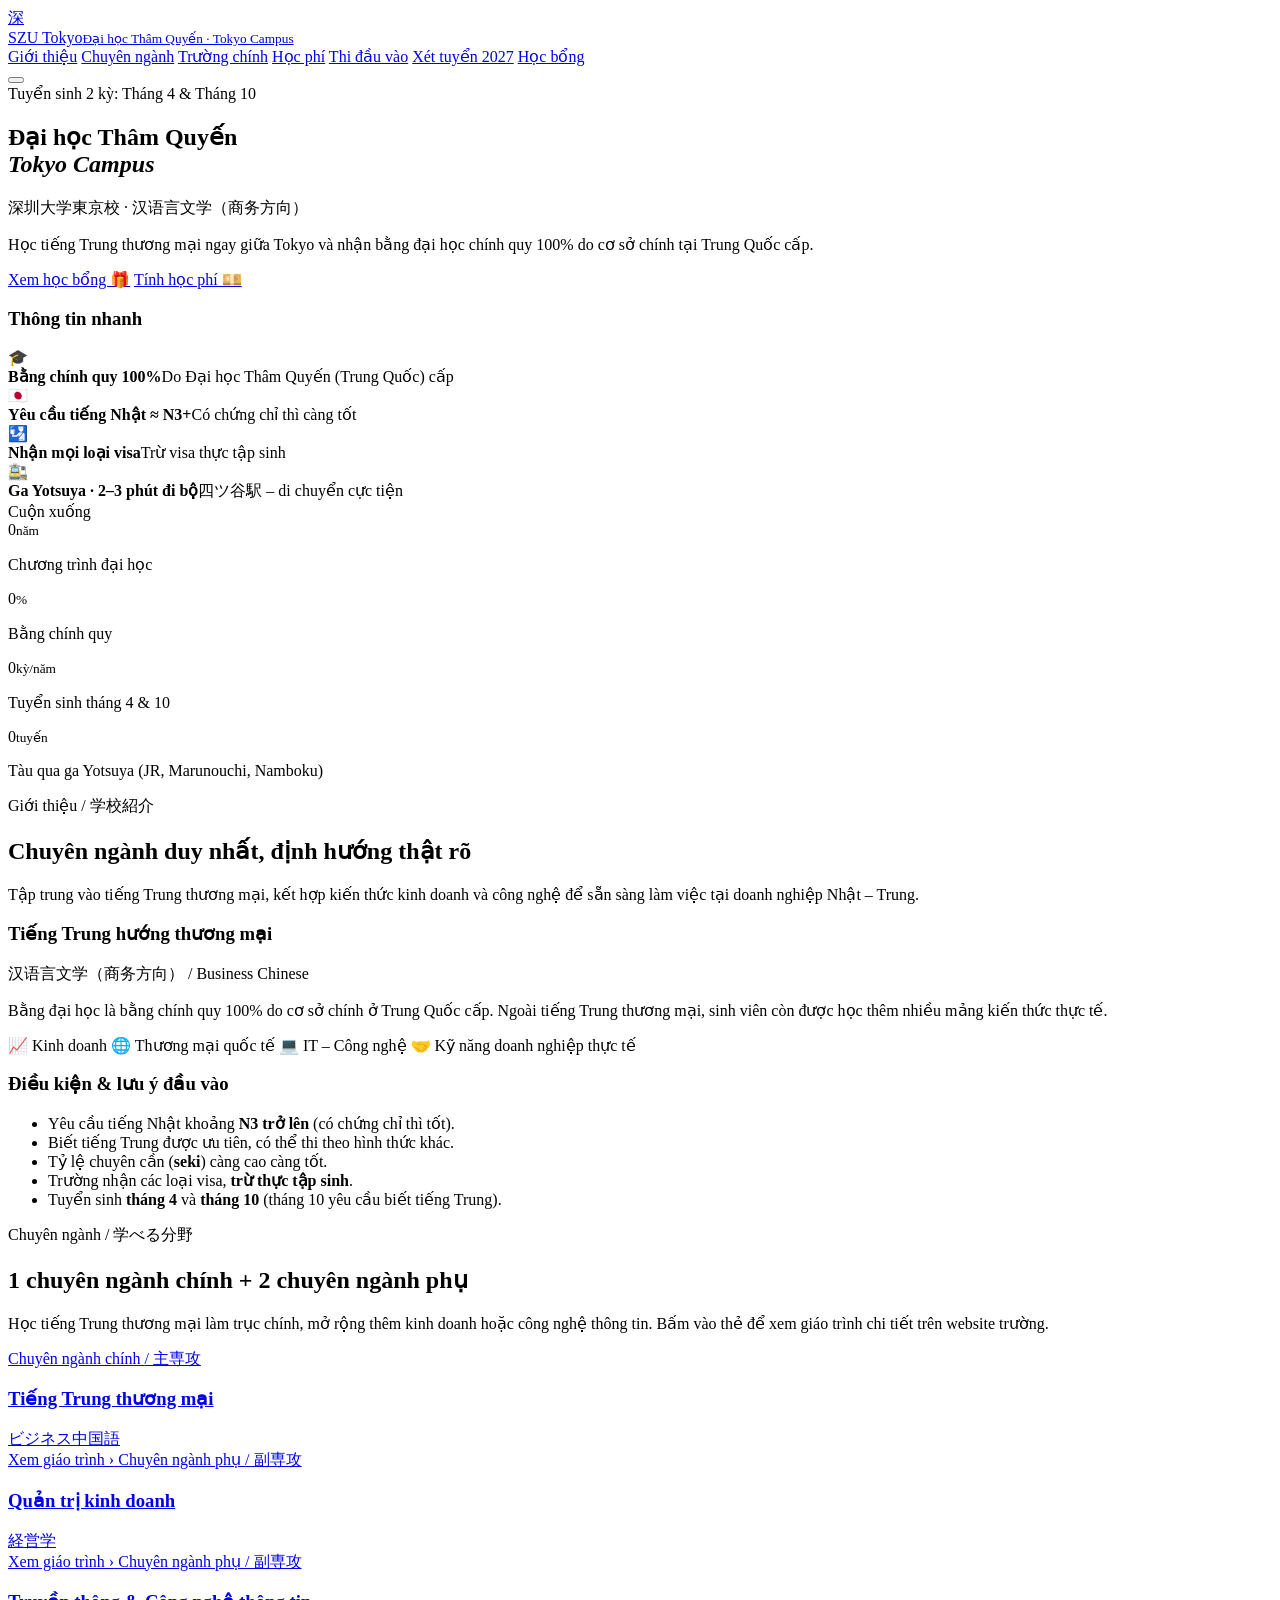
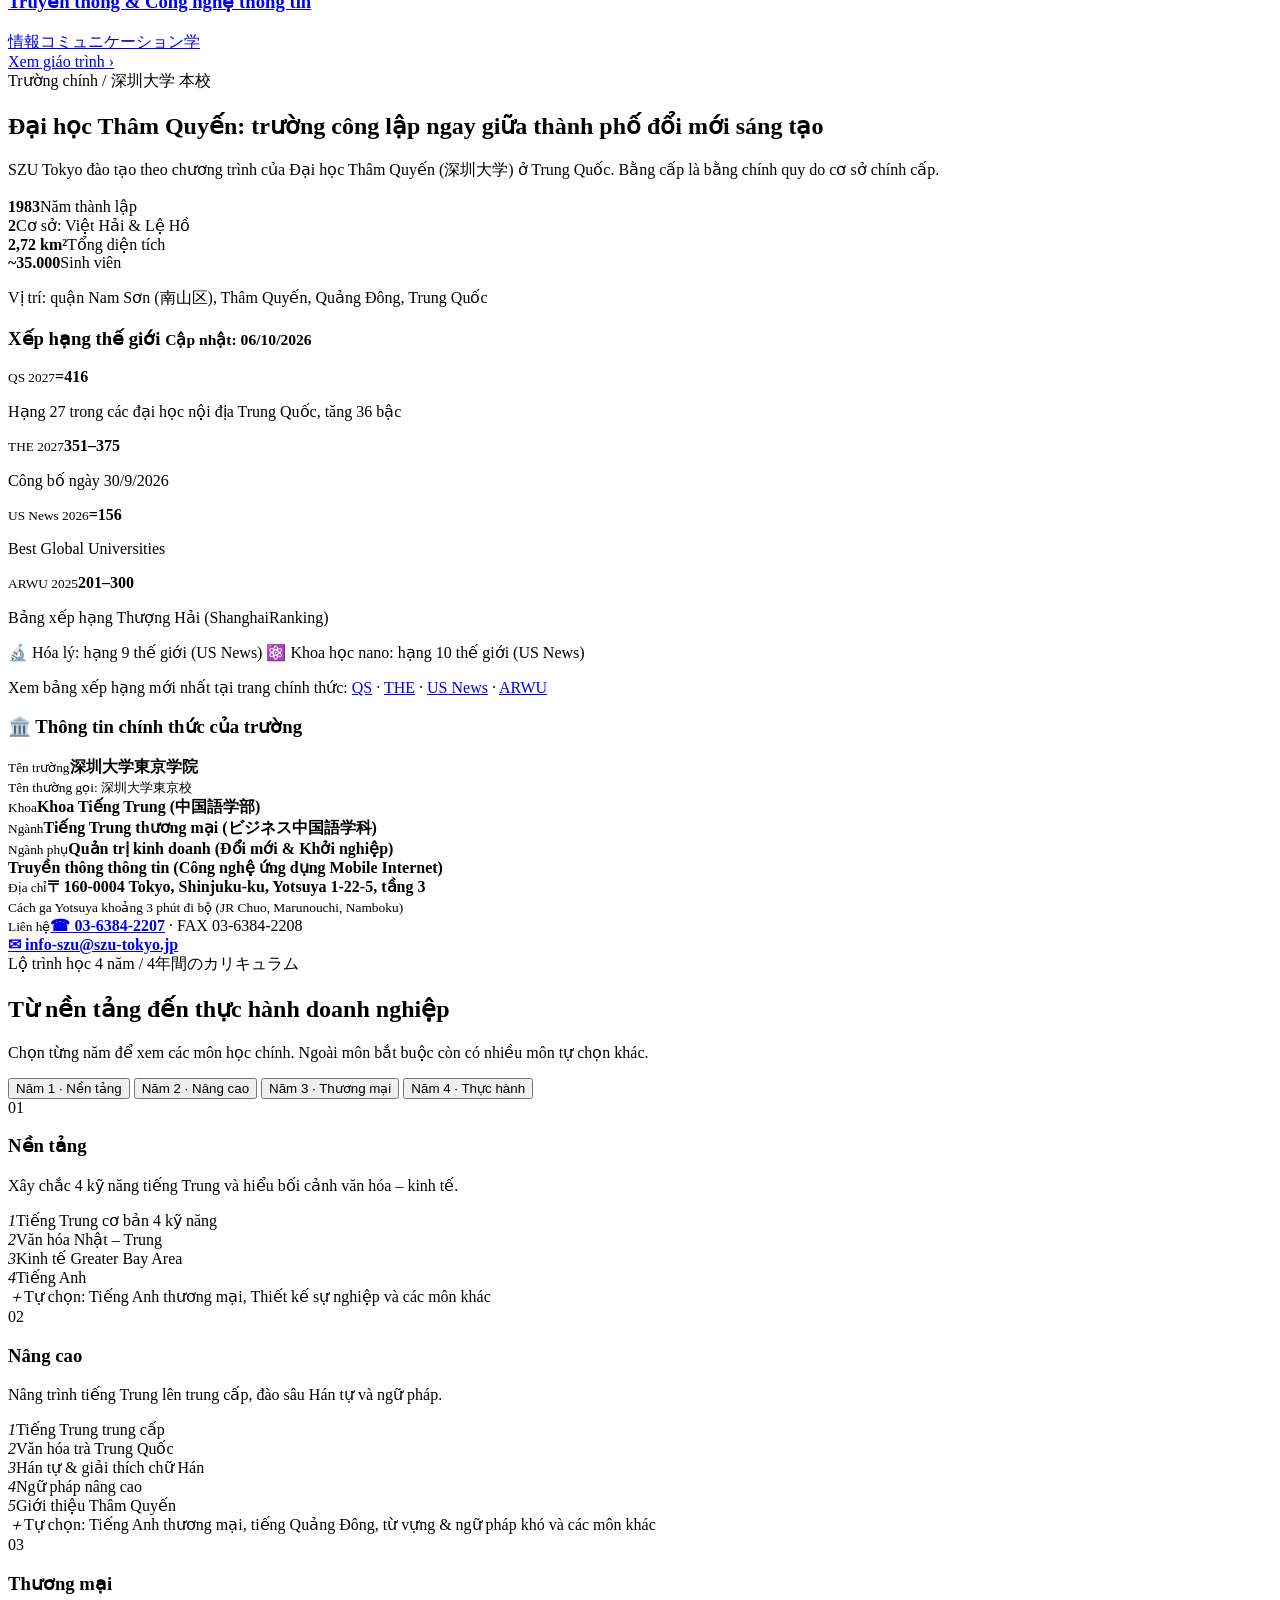
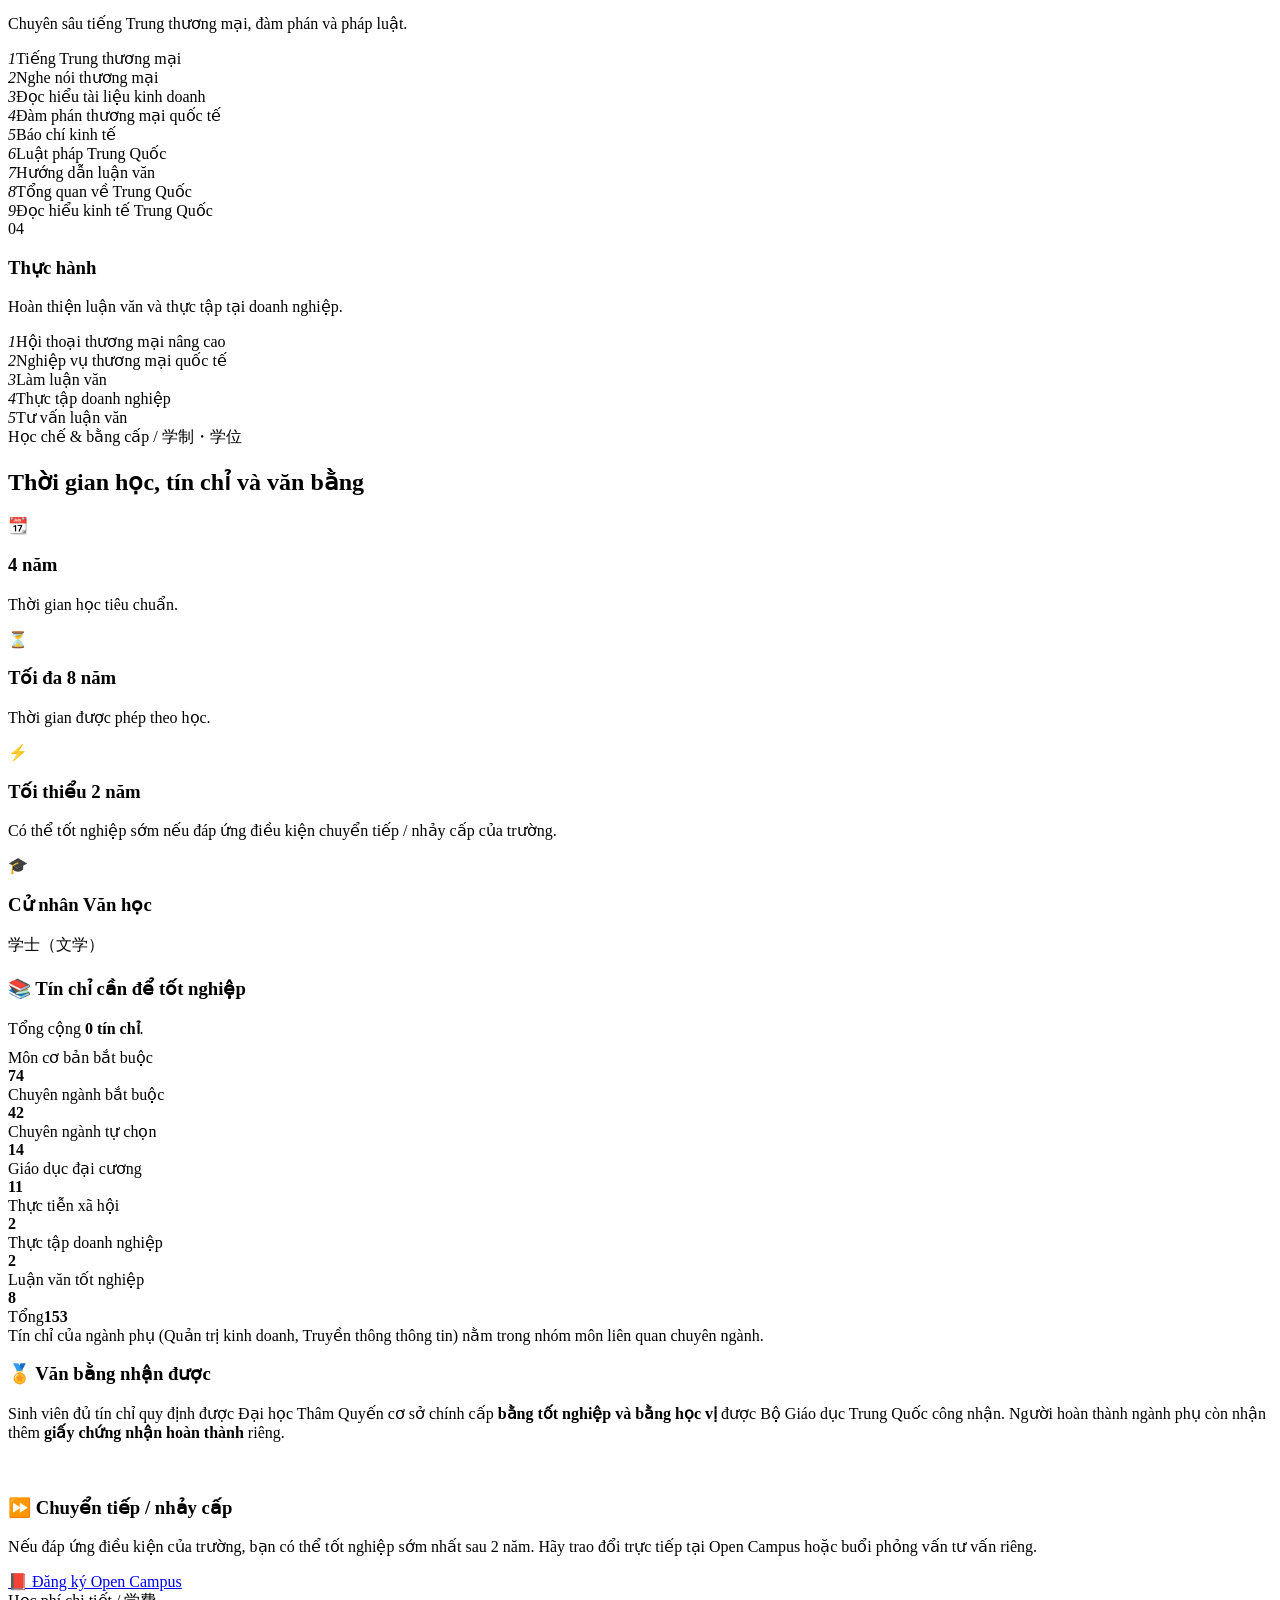
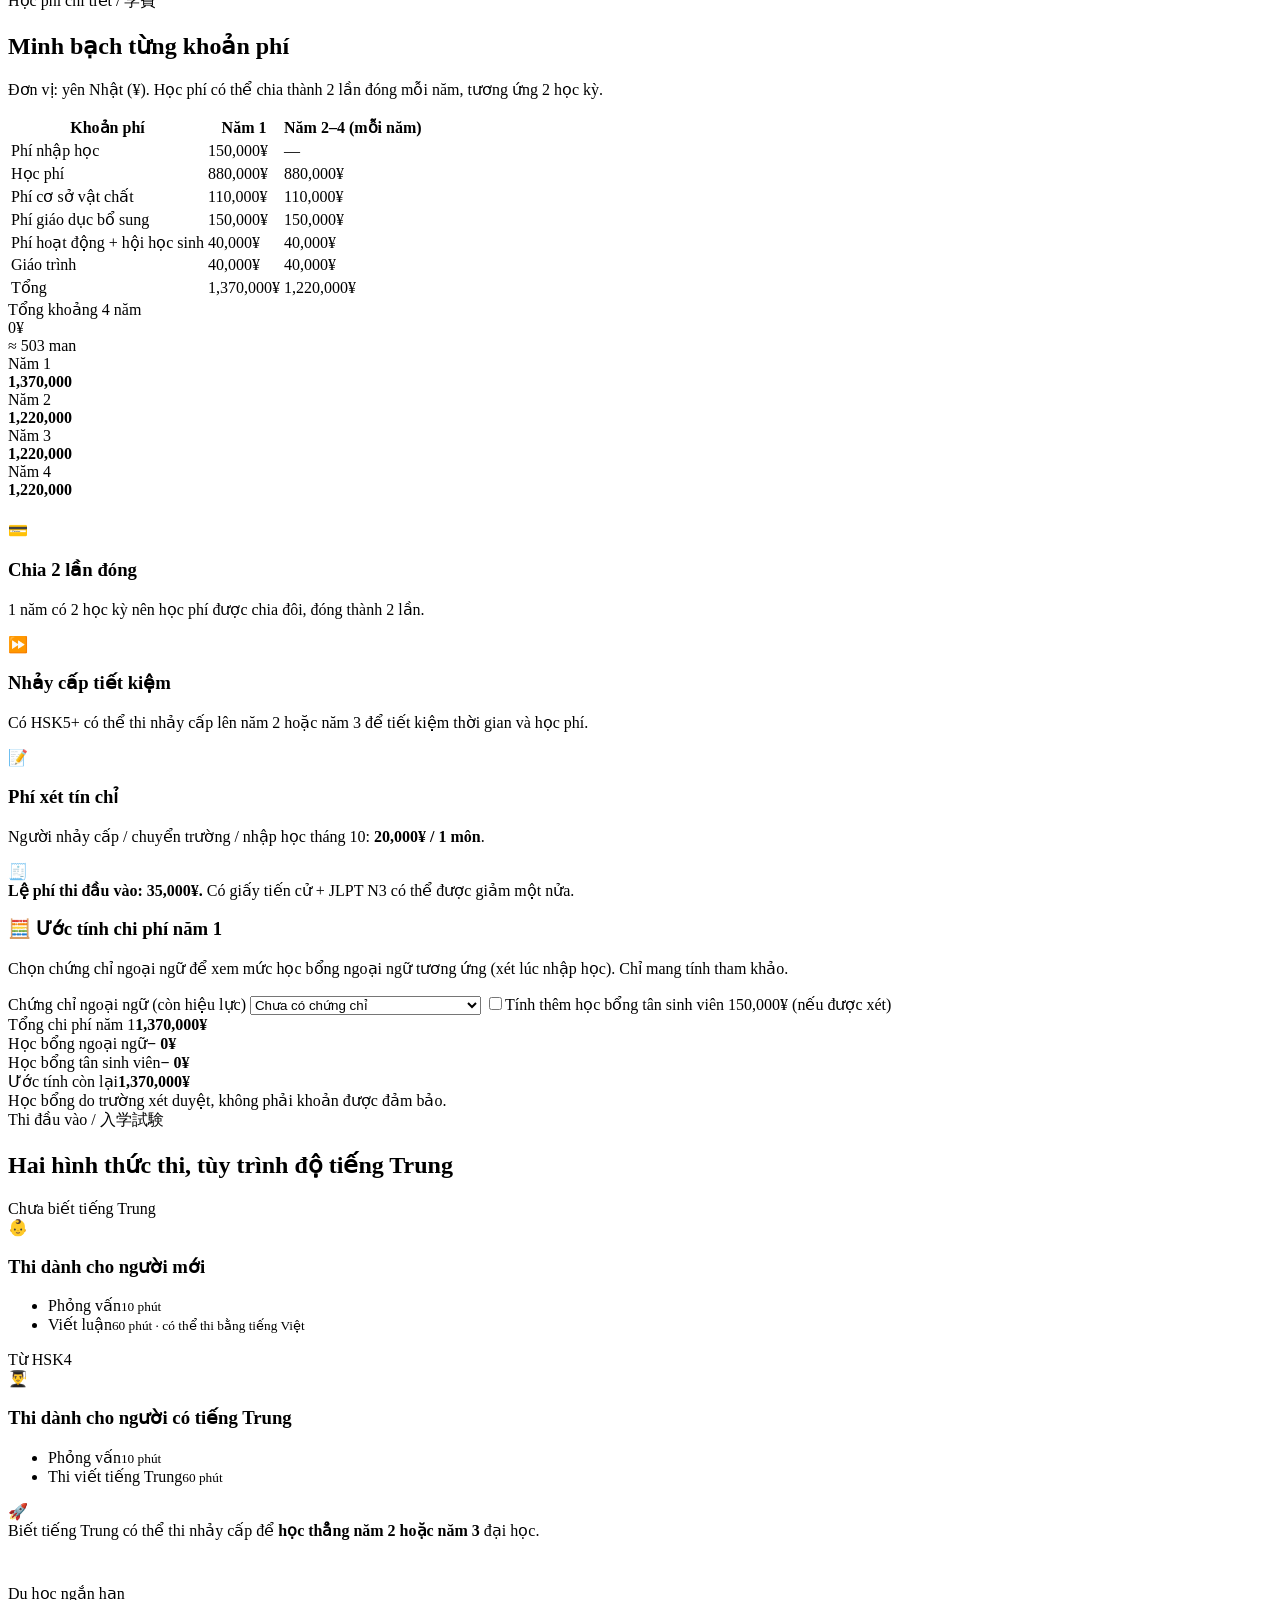
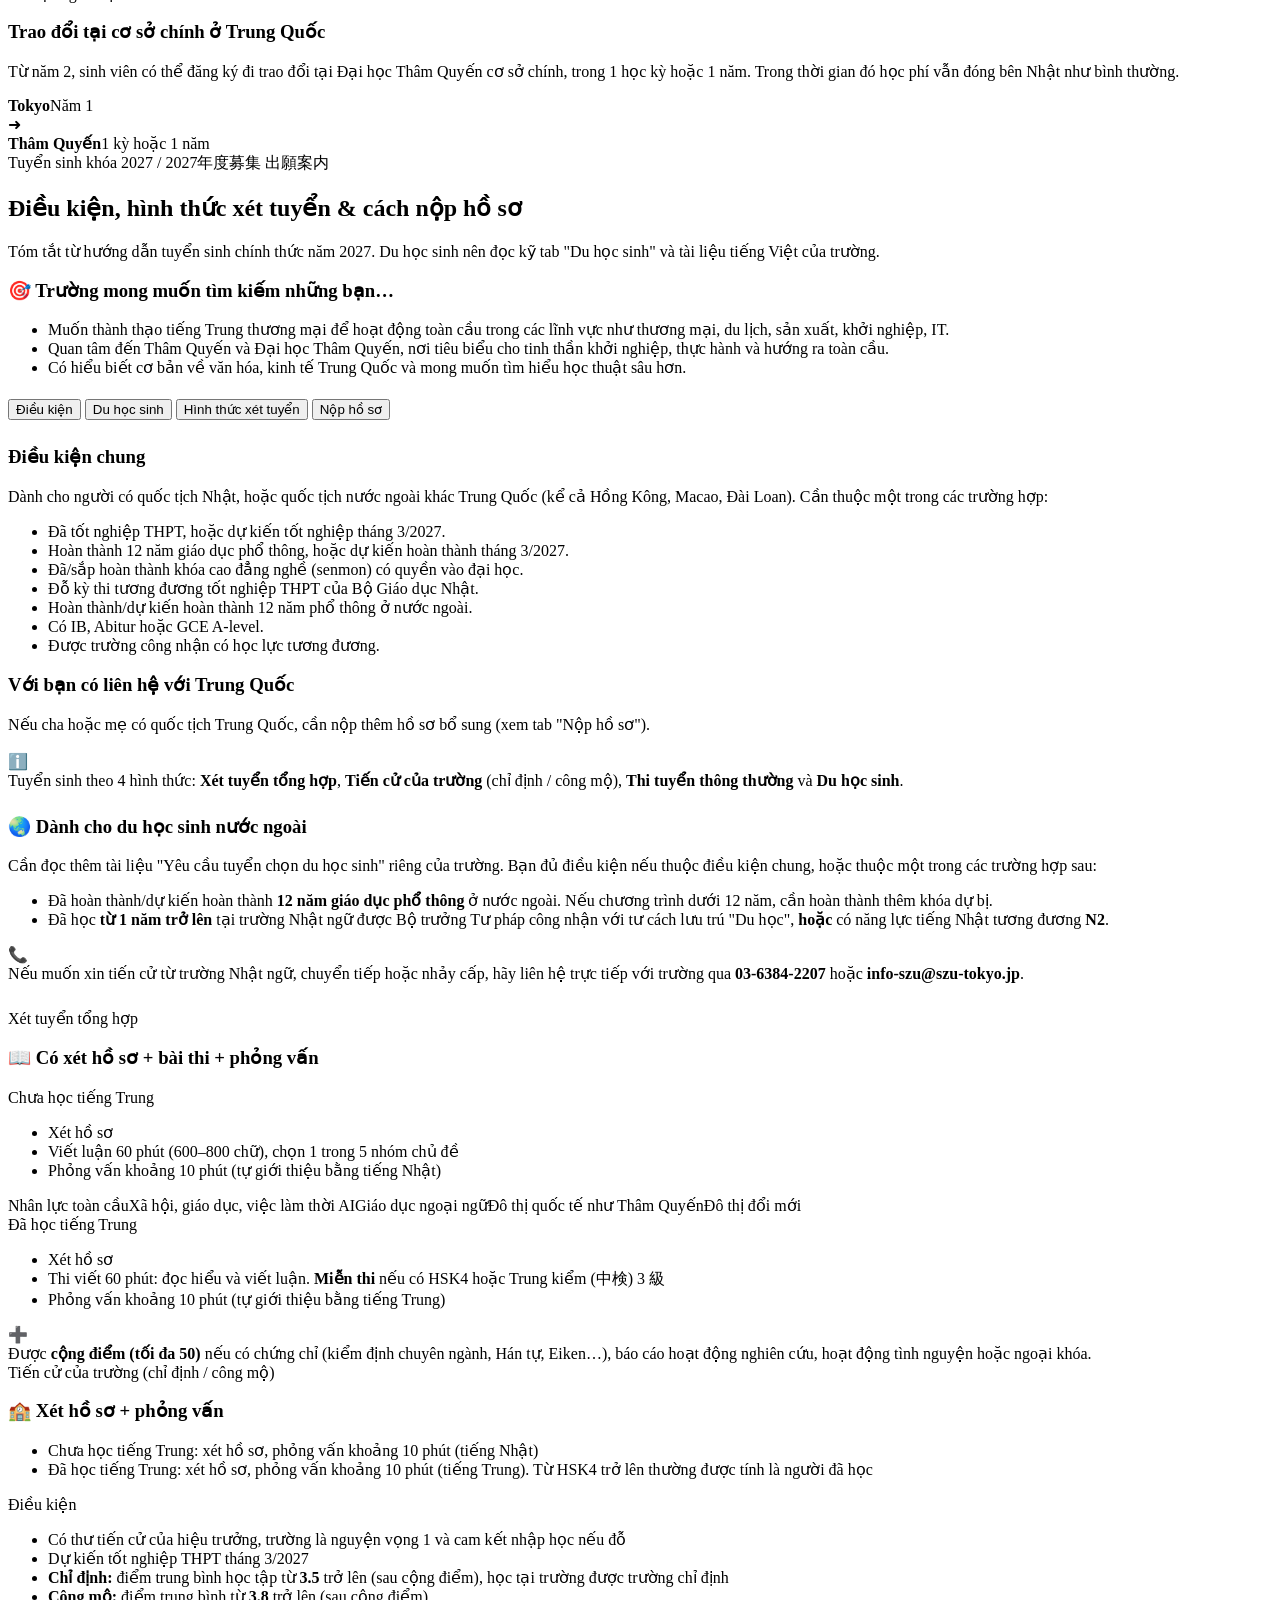
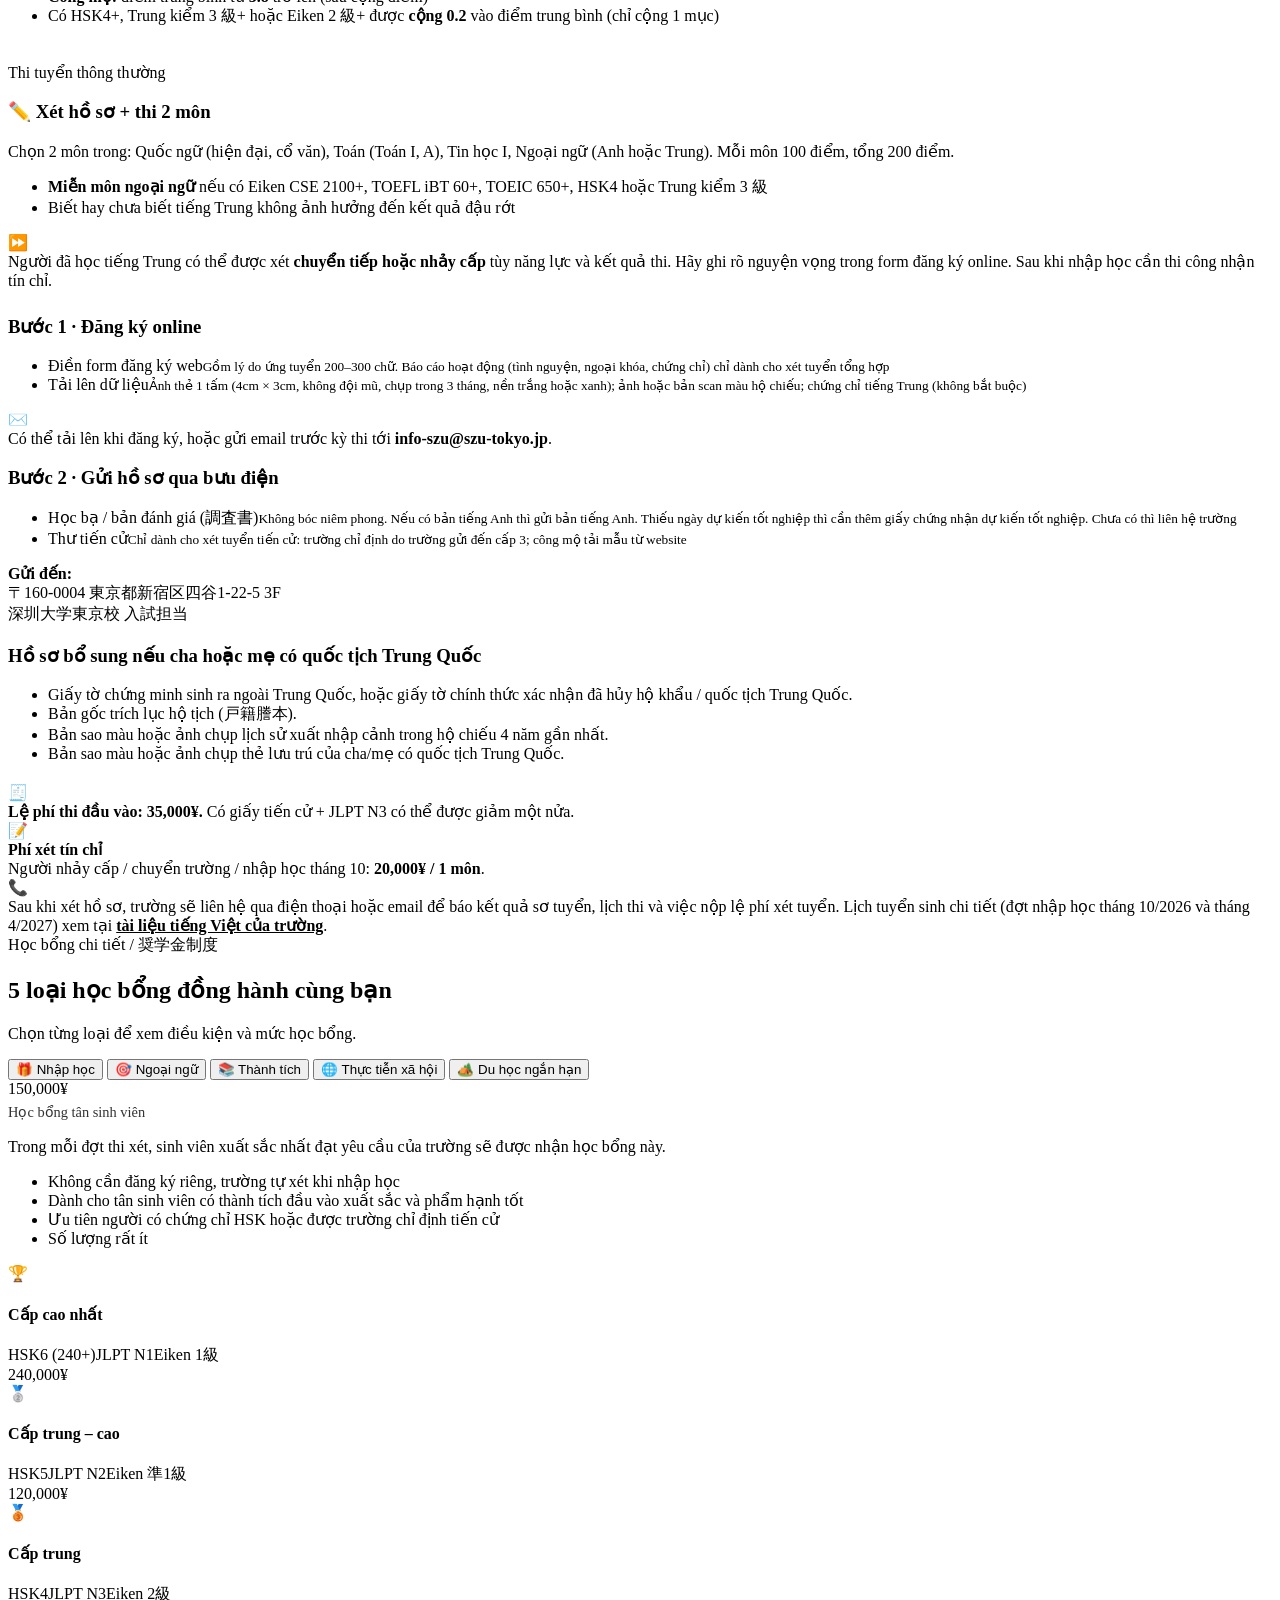
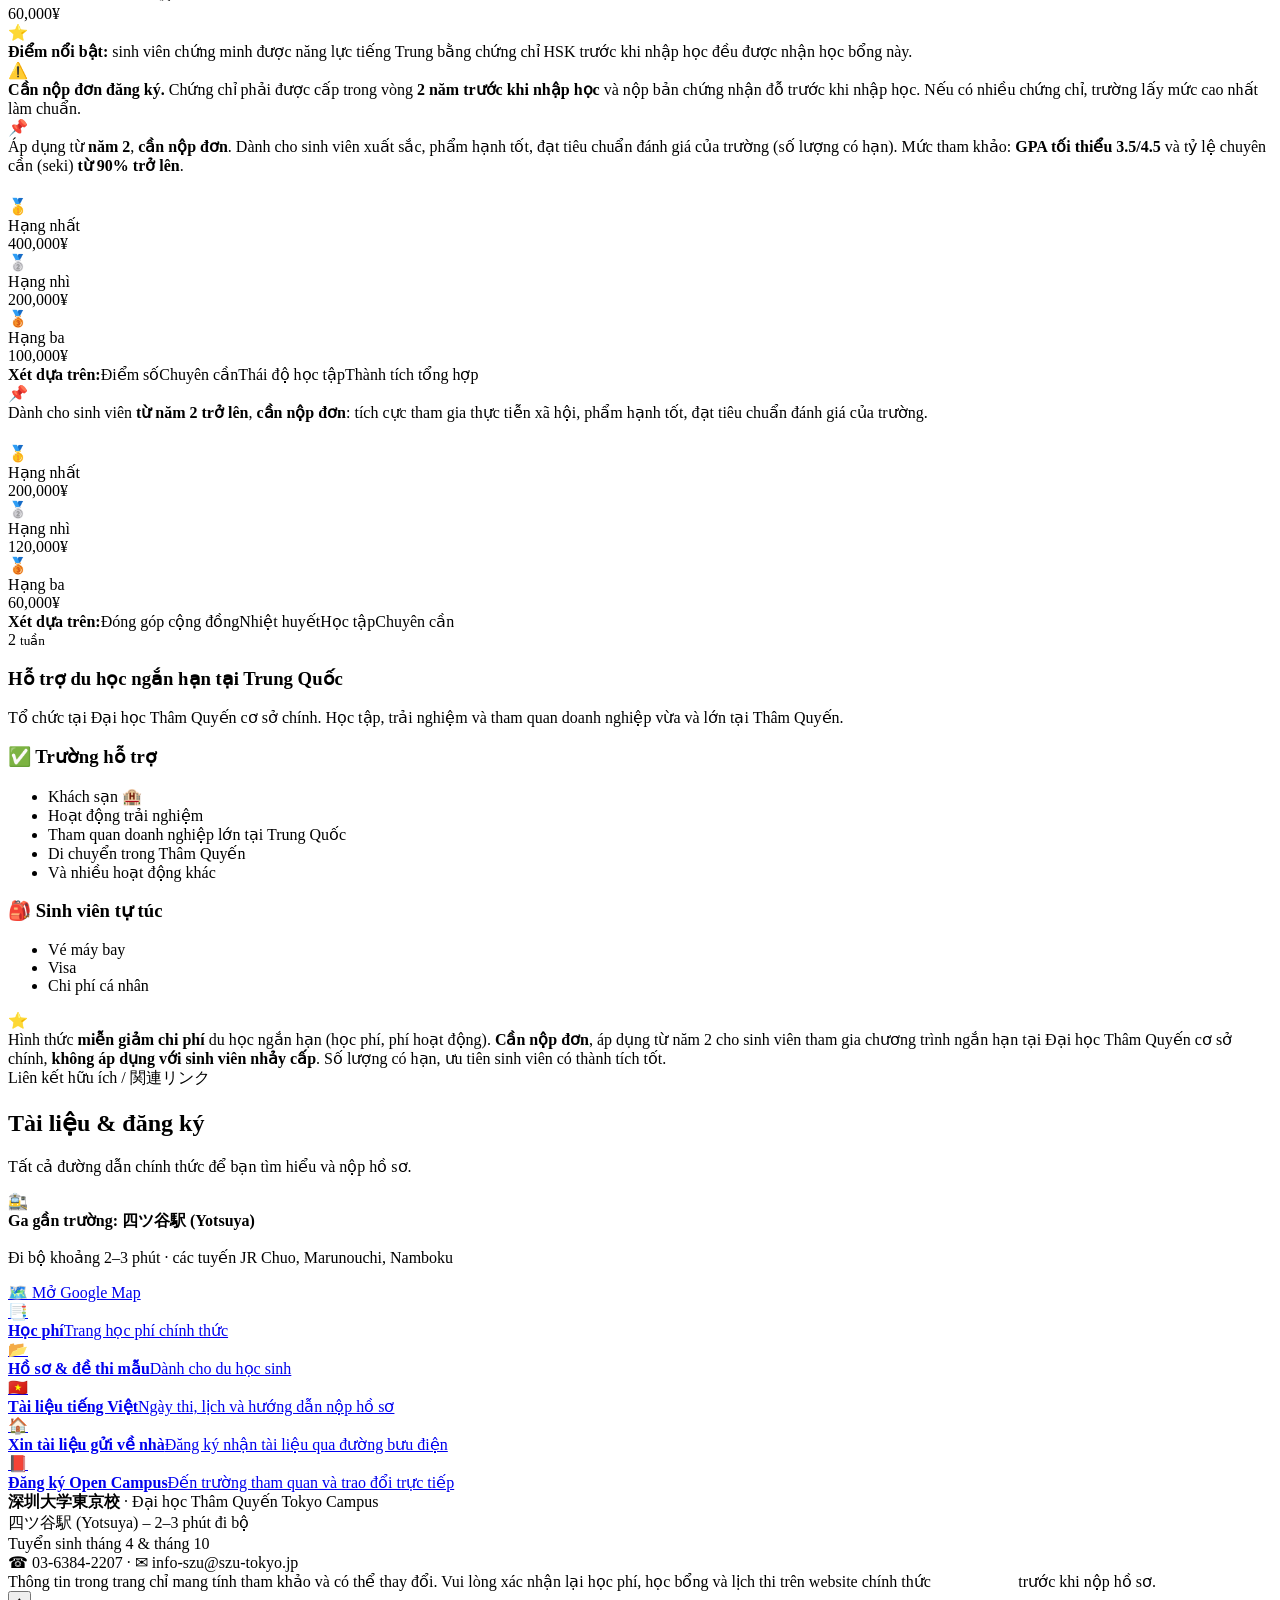
==== commit ece9254d: "Add files via upload" ====
--- a/index.html
+++ b/index.html
@@ -428,7 +428,7 @@
     <div class="section-head reveal">
       <span class="eyebrow">Tuyển sinh khóa 2027 <span class="ja">/ 2027年度募集 出願案内</span></span>
       <h2 class="title">Điều kiện, hình thức xét tuyển &amp; cách nộp hồ sơ</h2>
-      <p class="lead">Tóm tắt từ hướng dẫn tuyển sinh chính thức năm 2027. Học sinh nước ngoài nên đọc kỹ tab "Lưu học sinh" và tài liệu tiếng Việt của trường.</p>
+      <p class="lead">Tóm tắt từ hướng dẫn tuyển sinh chính thức năm 2027. Du học sinh nên đọc kỹ tab "Du học sinh" và tài liệu tiếng Việt của trường.</p>
     </div>
 
     <div class="card reveal" style="margin-bottom:22px">
@@ -442,7 +442,7 @@
 
     <div class="tabs reveal" role="tablist" id="admTabs">
       <button class="tab active" data-t="a1">Điều kiện</button>
-      <button class="tab" data-t="a2">Lưu học sinh</button>
+      <button class="tab" data-t="a2">Du học sinh</button>
       <button class="tab" data-t="a3">Hình thức xét tuyển</button>
       <button class="tab" data-t="a4">Nộp hồ sơ</button>
     </div>
@@ -465,15 +465,15 @@
         <div class="card">
           <h3>Với bạn có liên hệ với Trung Quốc</h3>
           <p>Nếu cha hoặc mẹ có quốc tịch Trung Quốc, cần nộp thêm hồ sơ bổ sung (xem tab "Nộp hồ sơ").</p>
-          <div class="note blue" style="margin-top:18px"><span>ℹ️</span><div>Tuyển sinh theo 4 hình thức: <b>Xét tuyển tổng hợp</b>, <b>Tiến cử của trường</b> (chỉ định / công mộ), <b>Thi tuyển thông thường</b> và <b>Lưu học sinh</b>.</div></div>
+          <div class="note blue" style="margin-top:18px"><span>ℹ️</span><div>Tuyển sinh theo 4 hình thức: <b>Xét tuyển tổng hợp</b>, <b>Tiến cử của trường</b> (chỉ định / công mộ), <b>Thi tuyển thông thường</b> và <b>Du học sinh</b>.</div></div>
         </div>
       </div>
     </div>
 
     <div class="adm-panel" id="a2" style="margin-top:26px">
       <div class="card">
-        <h3>🌏 Dành cho lưu học sinh nước ngoài</h3>
-        <p>Cần đọc thêm tài liệu "Yêu cầu tuyển chọn lưu học sinh" riêng của trường. Bạn đủ điều kiện nếu thuộc điều kiện chung, hoặc thuộc một trong các trường hợp sau:</p>
+        <h3>🌏 Dành cho du học sinh nước ngoài</h3>
+        <p>Cần đọc thêm tài liệu "Yêu cầu tuyển chọn du học sinh" riêng của trường. Bạn đủ điều kiện nếu thuộc điều kiện chung, hoặc thuộc một trong các trường hợp sau:</p>
         <ul class="checklist">
           <li><span>Đã hoàn thành/dự kiến hoàn thành <b>12 năm giáo dục phổ thông</b> ở nước ngoài. Nếu chương trình dưới 12 năm, cần hoàn thành thêm khóa dự bị.</span></li>
           <li><span>Đã học <b>từ 1 năm trở lên</b> tại trường Nhật ngữ được Bộ trưởng Tư pháp công nhận với tư cách lưu trú "Du học", <b>hoặc</b> có năng lực tiếng Nhật tương đương <b>N2</b>.</span></li>
@@ -551,6 +551,8 @@
           <li><span>Bản sao màu hoặc ảnh chụp thẻ lưu trú của cha/mẹ có quốc tịch Trung Quốc.</span></li>
         </ul>
       </div>
+      <div class="note" style="margin-top:20px"><span>🧾</span><div><b>Lệ phí thi đầu vào: 35,000¥.</b> Có giấy tiến cử + JLPT N3 có thể được giảm một nửa.</div></div>
+      <div class="note"><span>📝</span><div><b>Phí xét tín chỉ</b><br>Người nhảy cấp / chuyển trường / nhập học tháng 10: <b>20,000¥ / 1 môn</b>.</div></div>
       <div class="note"><span>📞</span><div>Sau khi xét hồ sơ, trường sẽ liên hệ qua điện thoại hoặc email để báo kết quả sơ tuyển, lịch thi và việc nộp lệ phí xét tuyển. Lịch tuyển sinh chi tiết (đợt nhập học tháng 10/2026 và tháng 4/2027) xem tại <a href="https://szu-tokyo.jp/vi/huong-dan-va-tai-lieu-can-thiet-de-nop-don-danh-cho-sinh-vien-quoc-te/" target="_blank" rel="noopener" style="color:inherit;font-weight:700">tài liệu tiếng Việt của trường</a>.</div></div>
     </div>
   </div>
@@ -648,7 +650,7 @@
     </div>
     <div class="link-grid">
       <a class="linkcard reveal" href="https://szu-tokyo.jp/tuition/" target="_blank" rel="noopener"><div class="ic">📑</div><b>Học phí</b><span>Trang học phí chính thức</span></a>
-      <a class="linkcard reveal d1" href="https://szu-tokyo.jp/intl-student/" target="_blank" rel="noopener"><div class="ic">📂</div><b>Hồ sơ &amp; đề thi mẫu</b><span>Dành cho sinh viên quốc tế</span></a>
+      <a class="linkcard reveal d1" href="https://szu-tokyo.jp/intl-student/" target="_blank" rel="noopener"><div class="ic">📂</div><b>Hồ sơ &amp; đề thi mẫu</b><span>Dành cho du học sinh</span></a>
       <a class="linkcard reveal d2" href="https://szu-tokyo.jp/vi/huong-dan-va-tai-lieu-can-thiet-de-nop-don-danh-cho-sinh-vien-quoc-te/" target="_blank" rel="noopener"><div class="ic">🇻🇳</div><b>Tài liệu tiếng Việt</b><span>Ngày thi, lịch và hướng dẫn nộp hồ sơ</span></a>
       <a class="linkcard reveal" href="https://telemail.jp/slatepc/?des=115930&gsn=1159301&mh=y" target="_blank" rel="noopener"><div class="ic">🏠</div><b>Xin tài liệu gửi về nhà</b><span>Đăng ký nhận tài liệu qua đường bưu điện</span></a>
       <a class="linkcard reveal d1" href="https://szu-tokyo.jp/contact/" target="_blank" rel="noopener"><div class="ic">📕</div><b>Đăng ký Open Campus</b><span>Đến trường tham quan và trao đổi trực tiếp</span></a>
@@ -673,6 +675,9 @@
 <script src="js/lang/zh.js" defer></script>
 <script src="js/lang/zh-Hant.js" defer></script>
 <script src="js/lang/id.js" defer></script>
+<script src="js/lang/ms.js" defer></script>
+<script src="js/lang/th.js" defer></script>
+<script src="js/lang/ne.js" defer></script>
 <script src="js/lang/en.js" defer></script>
 <script src="js/lang/ko.js" defer></script>
 <script src="js/i18n.js" defer></script>
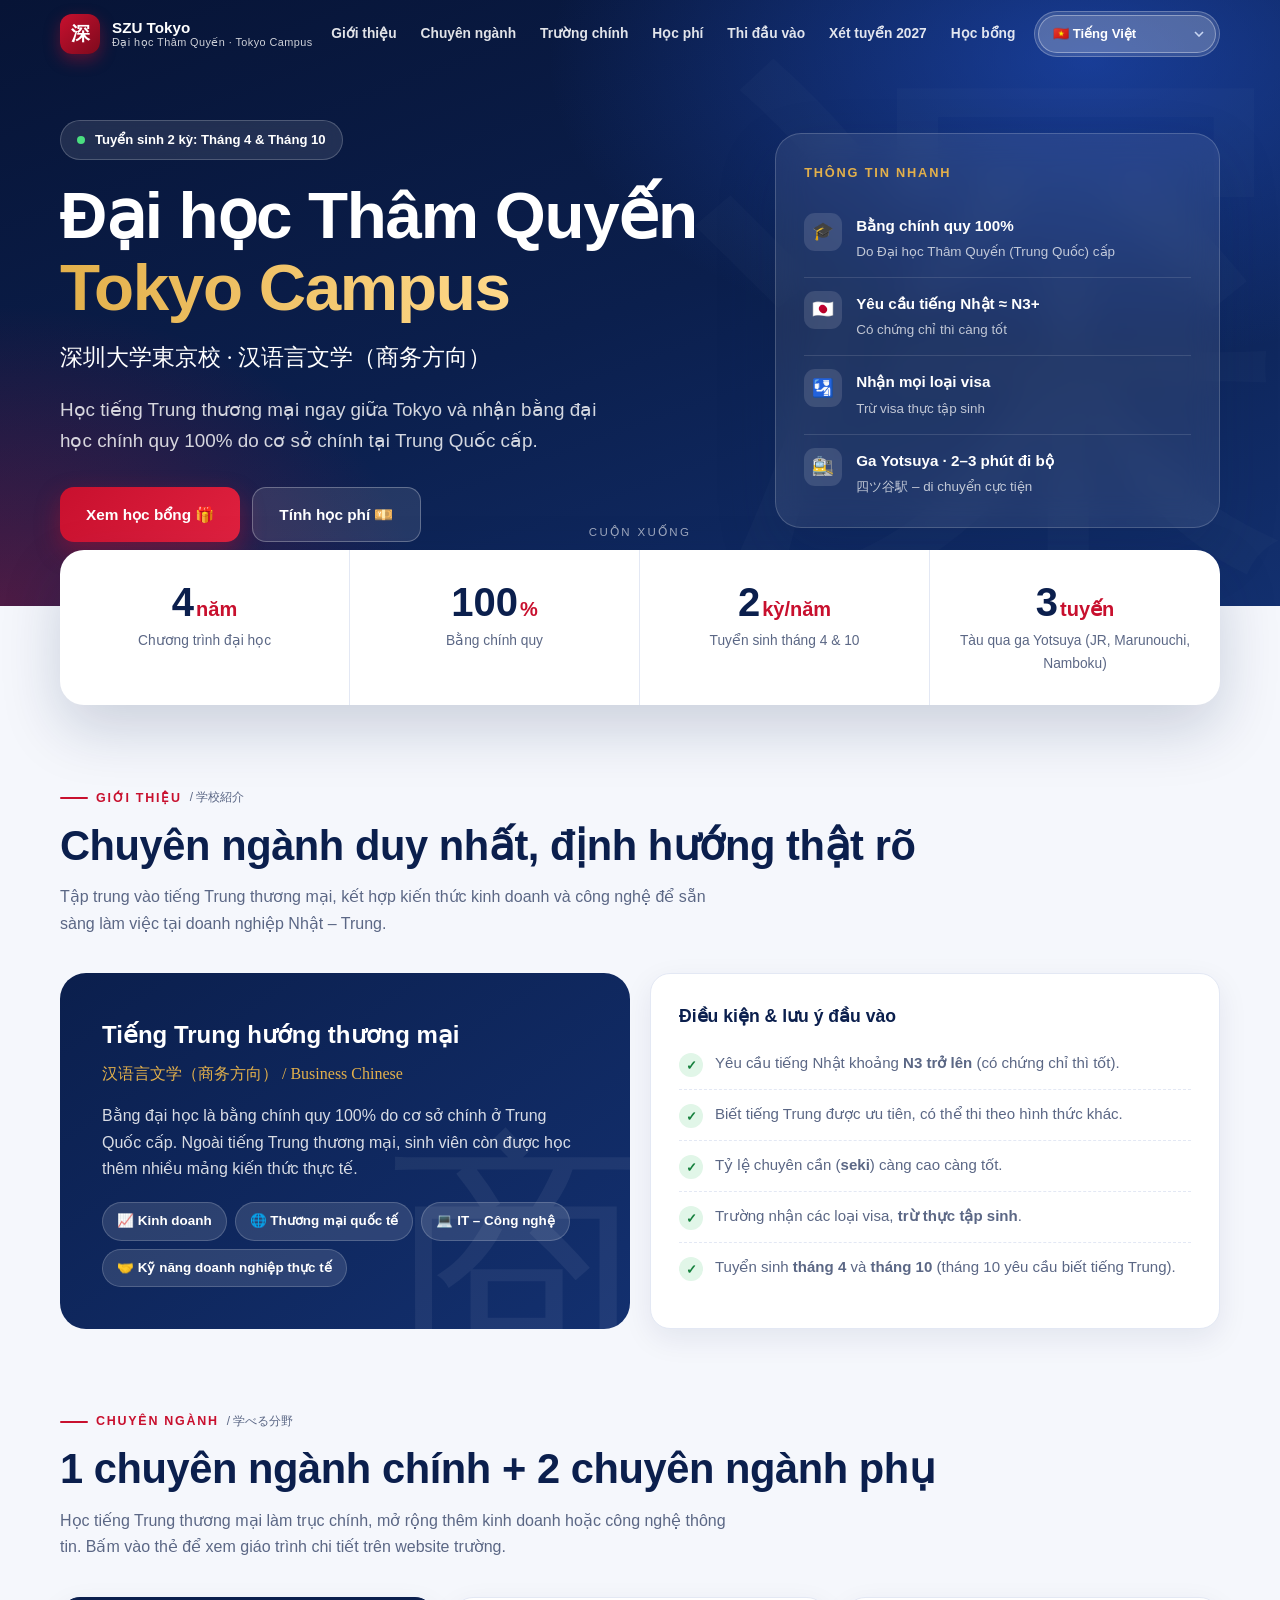
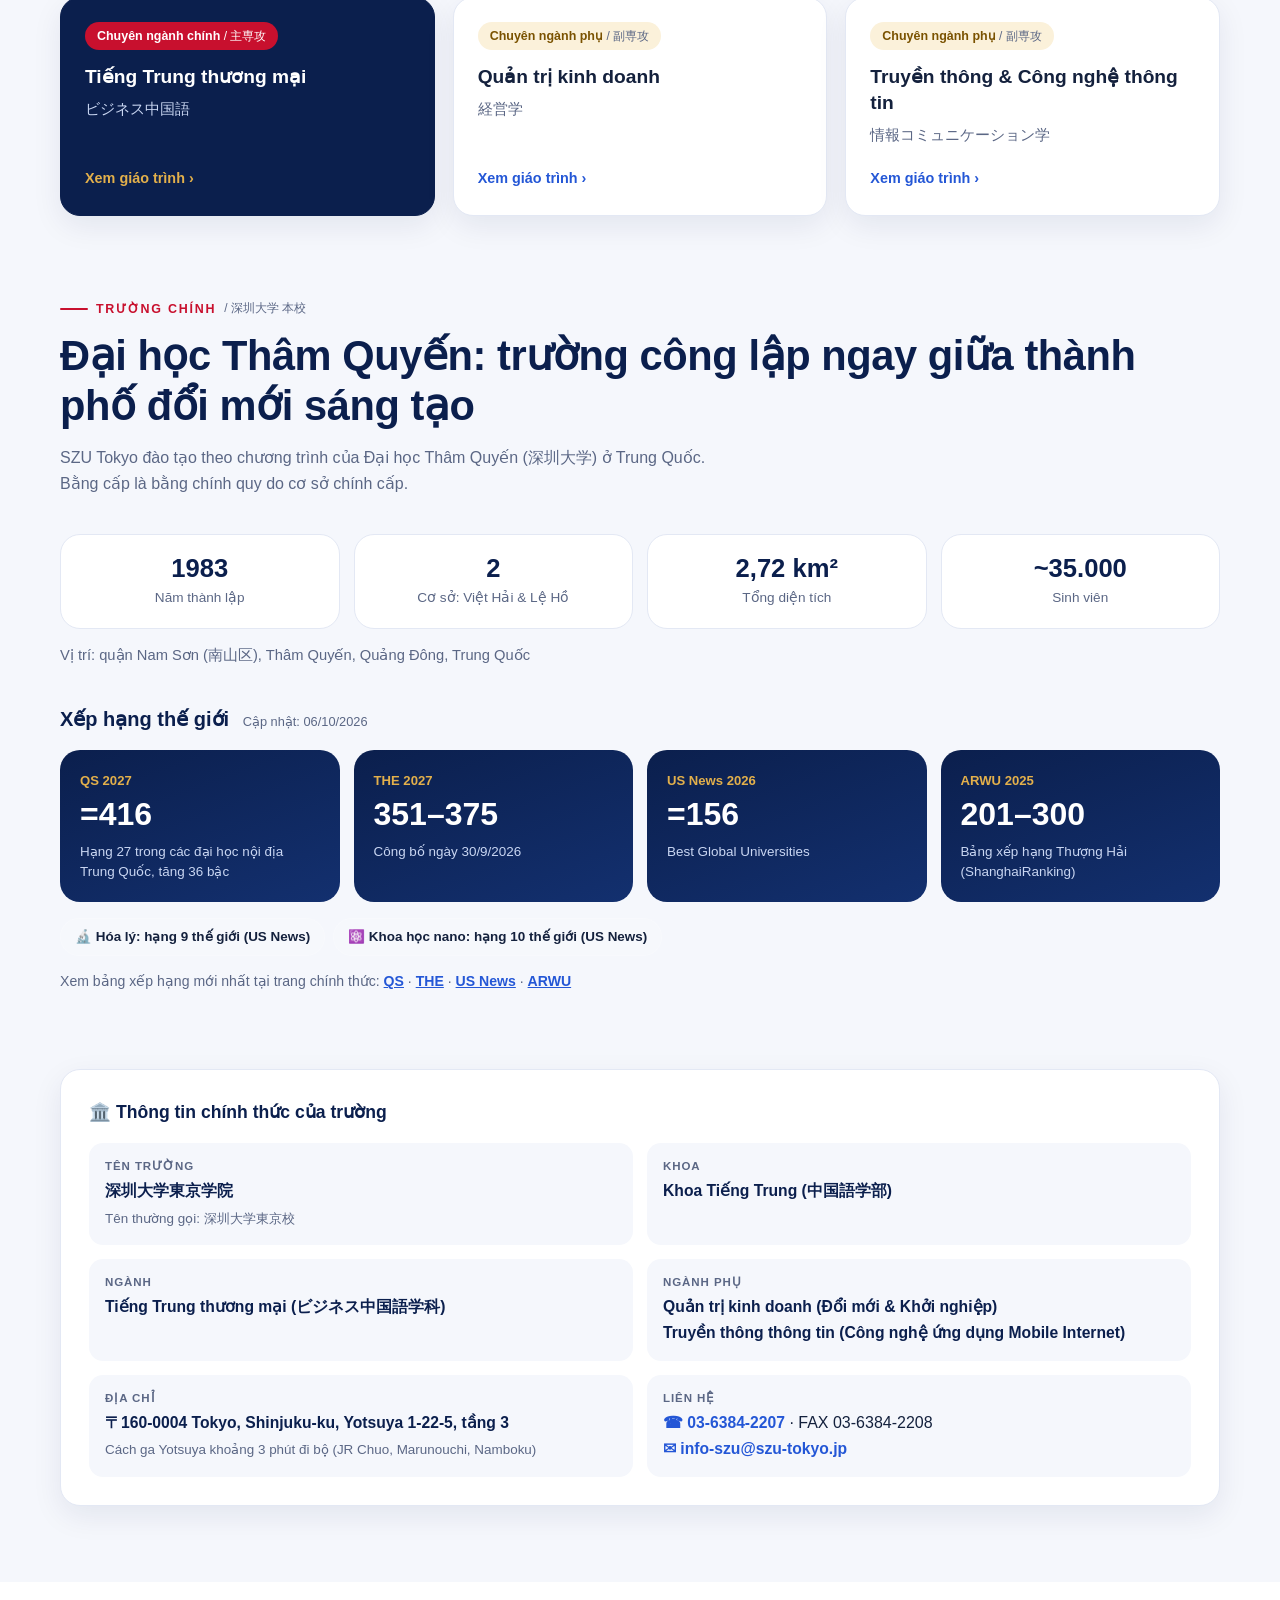
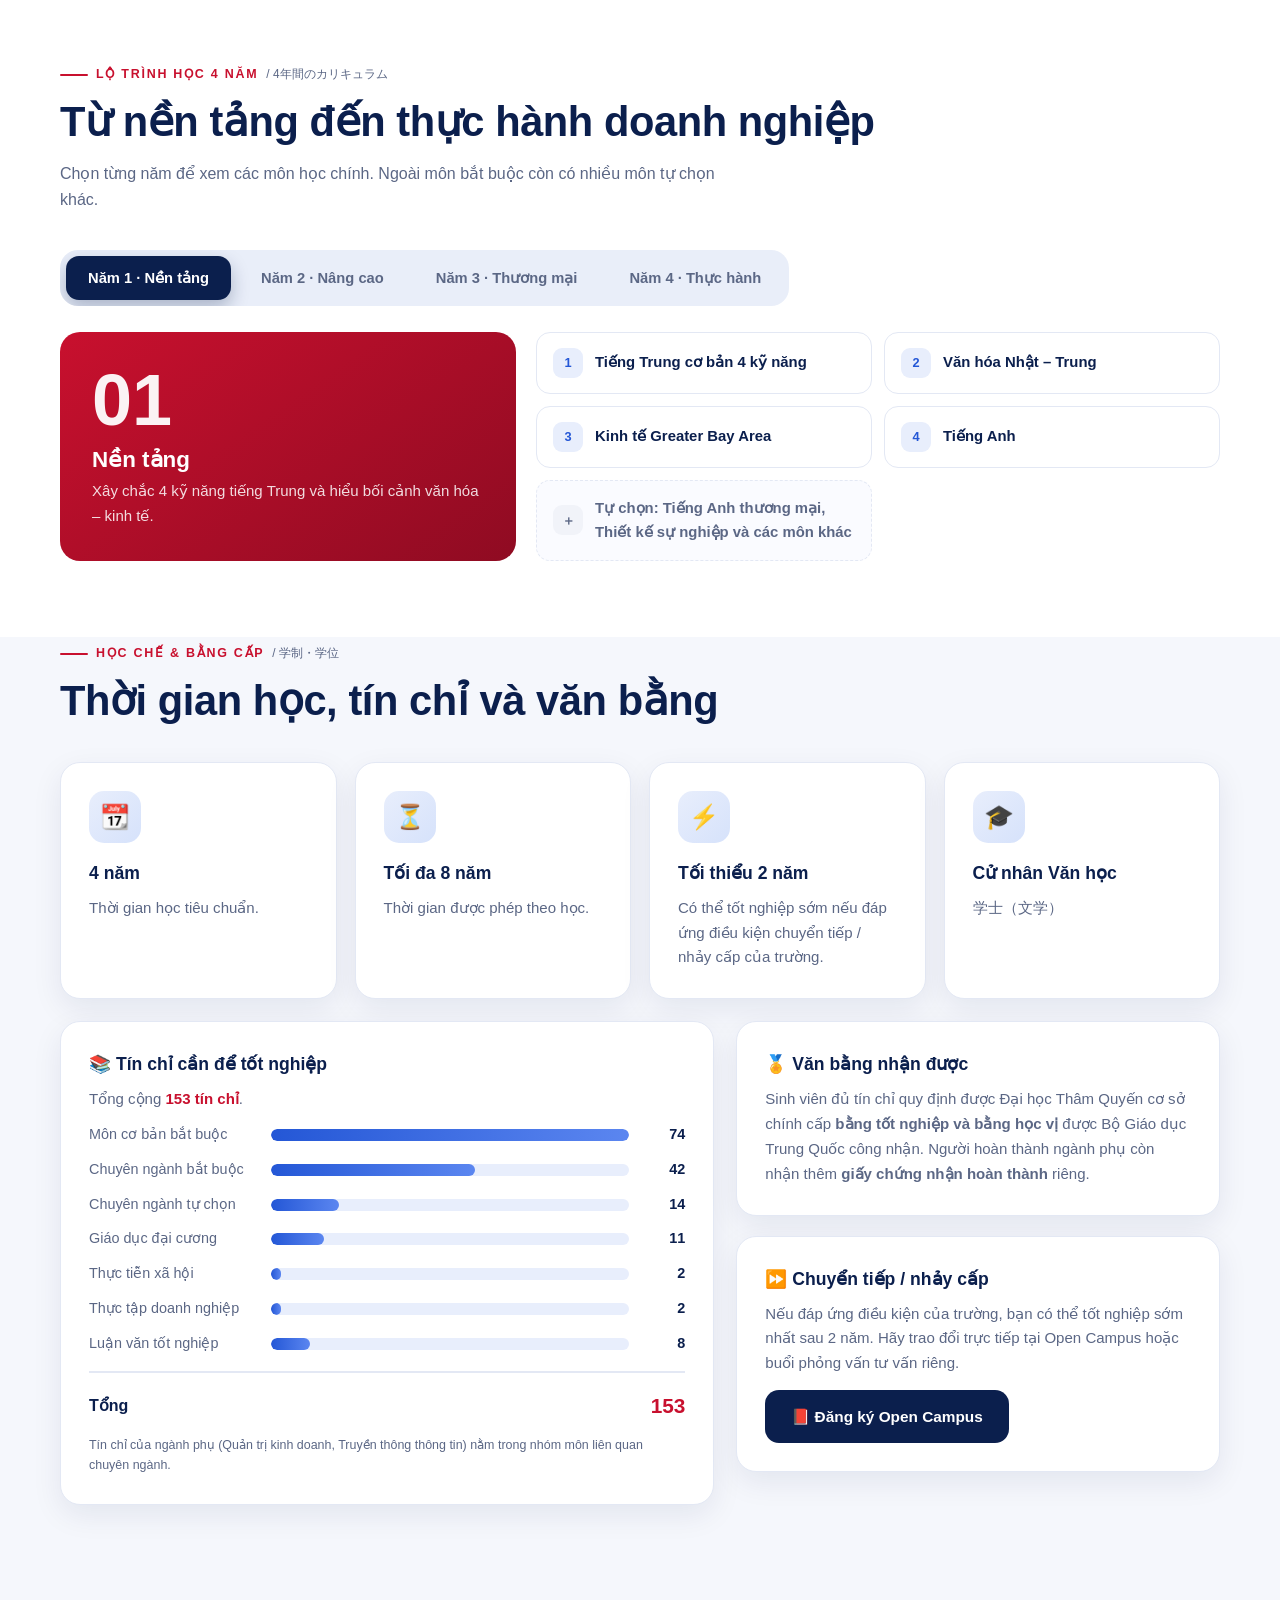
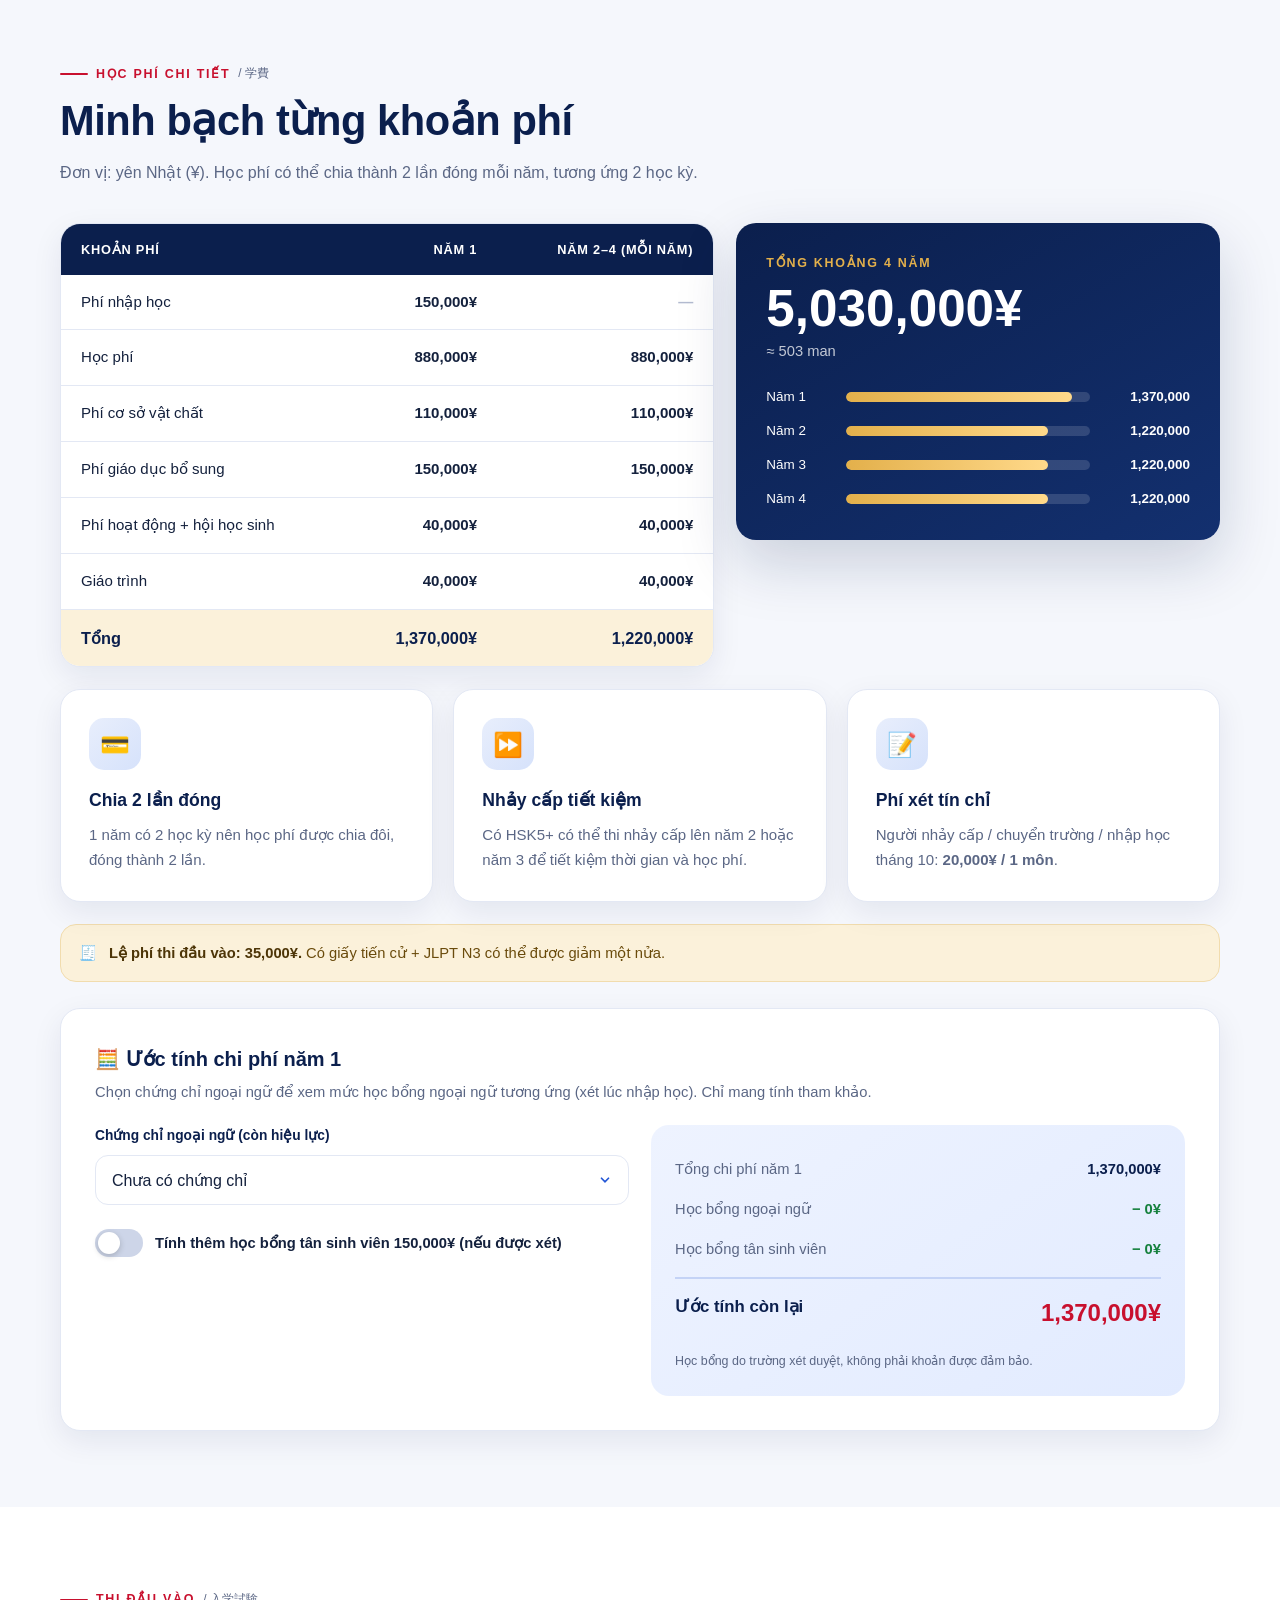
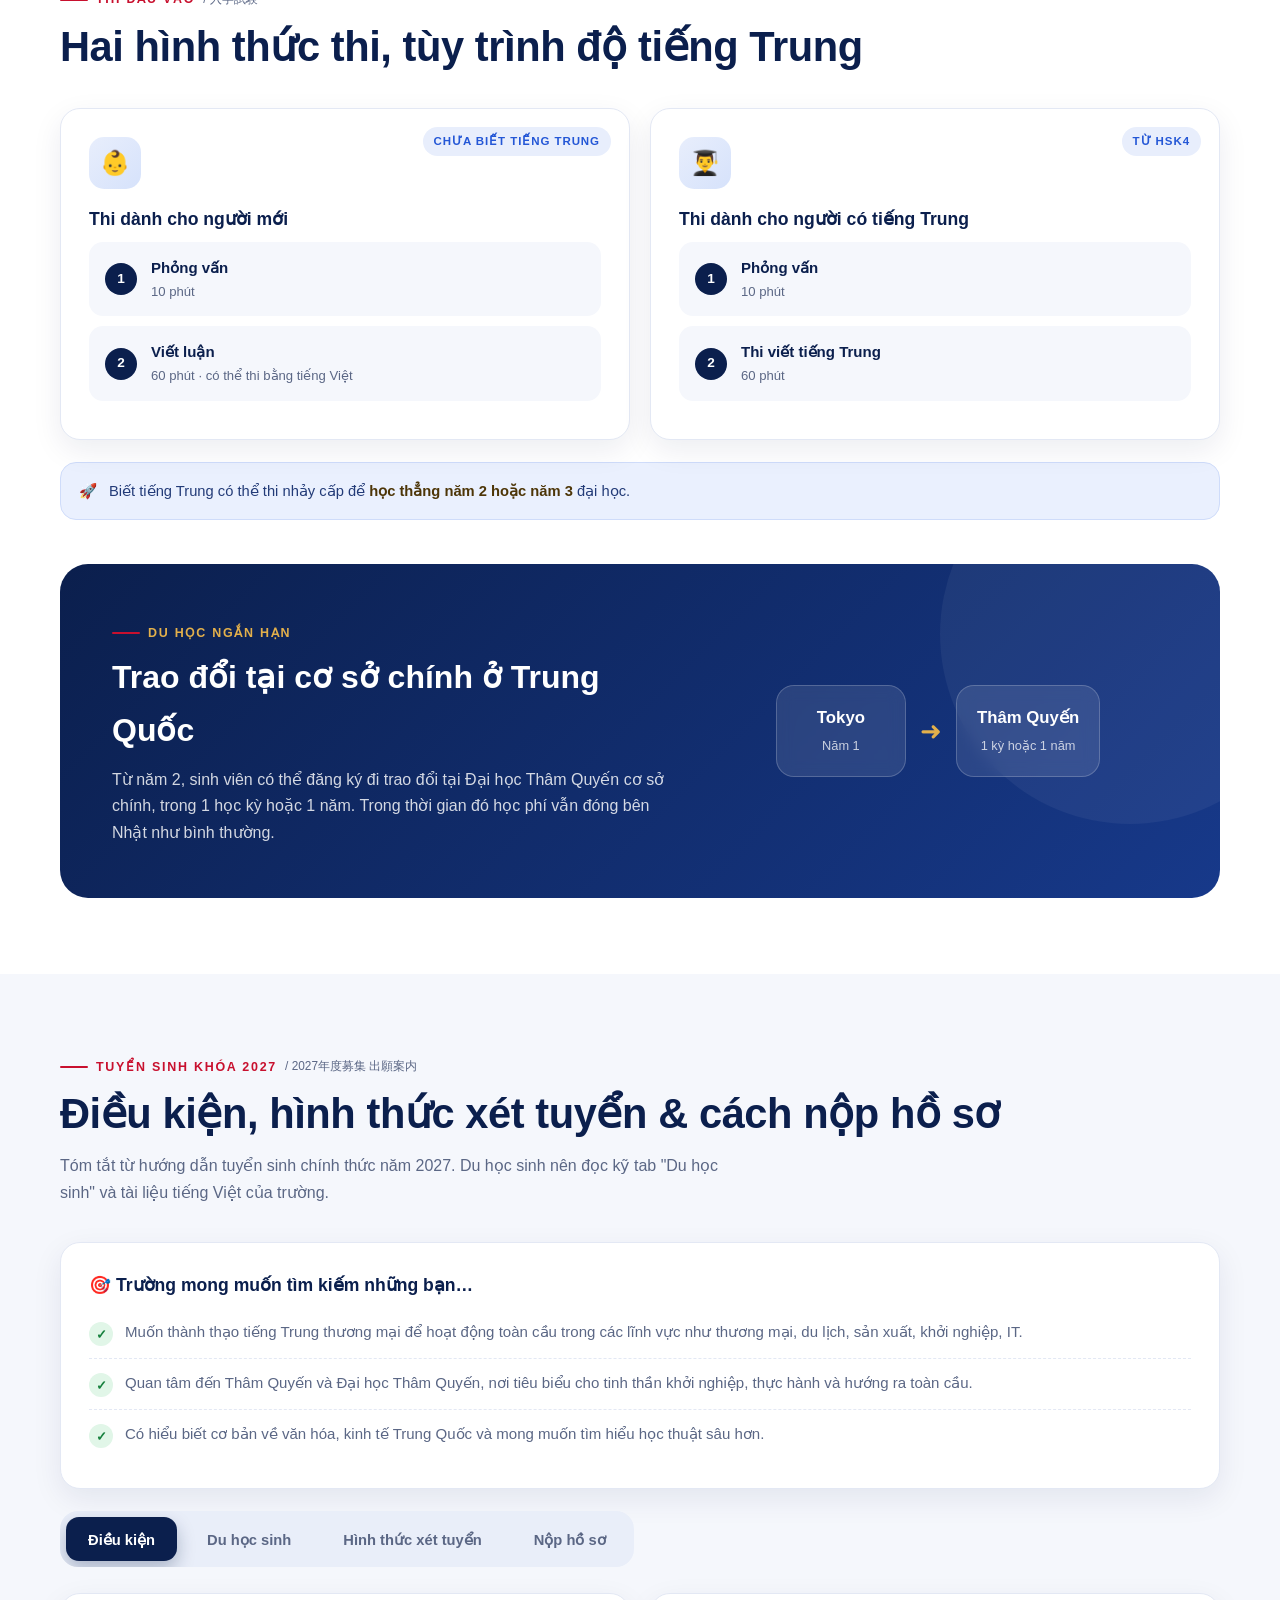
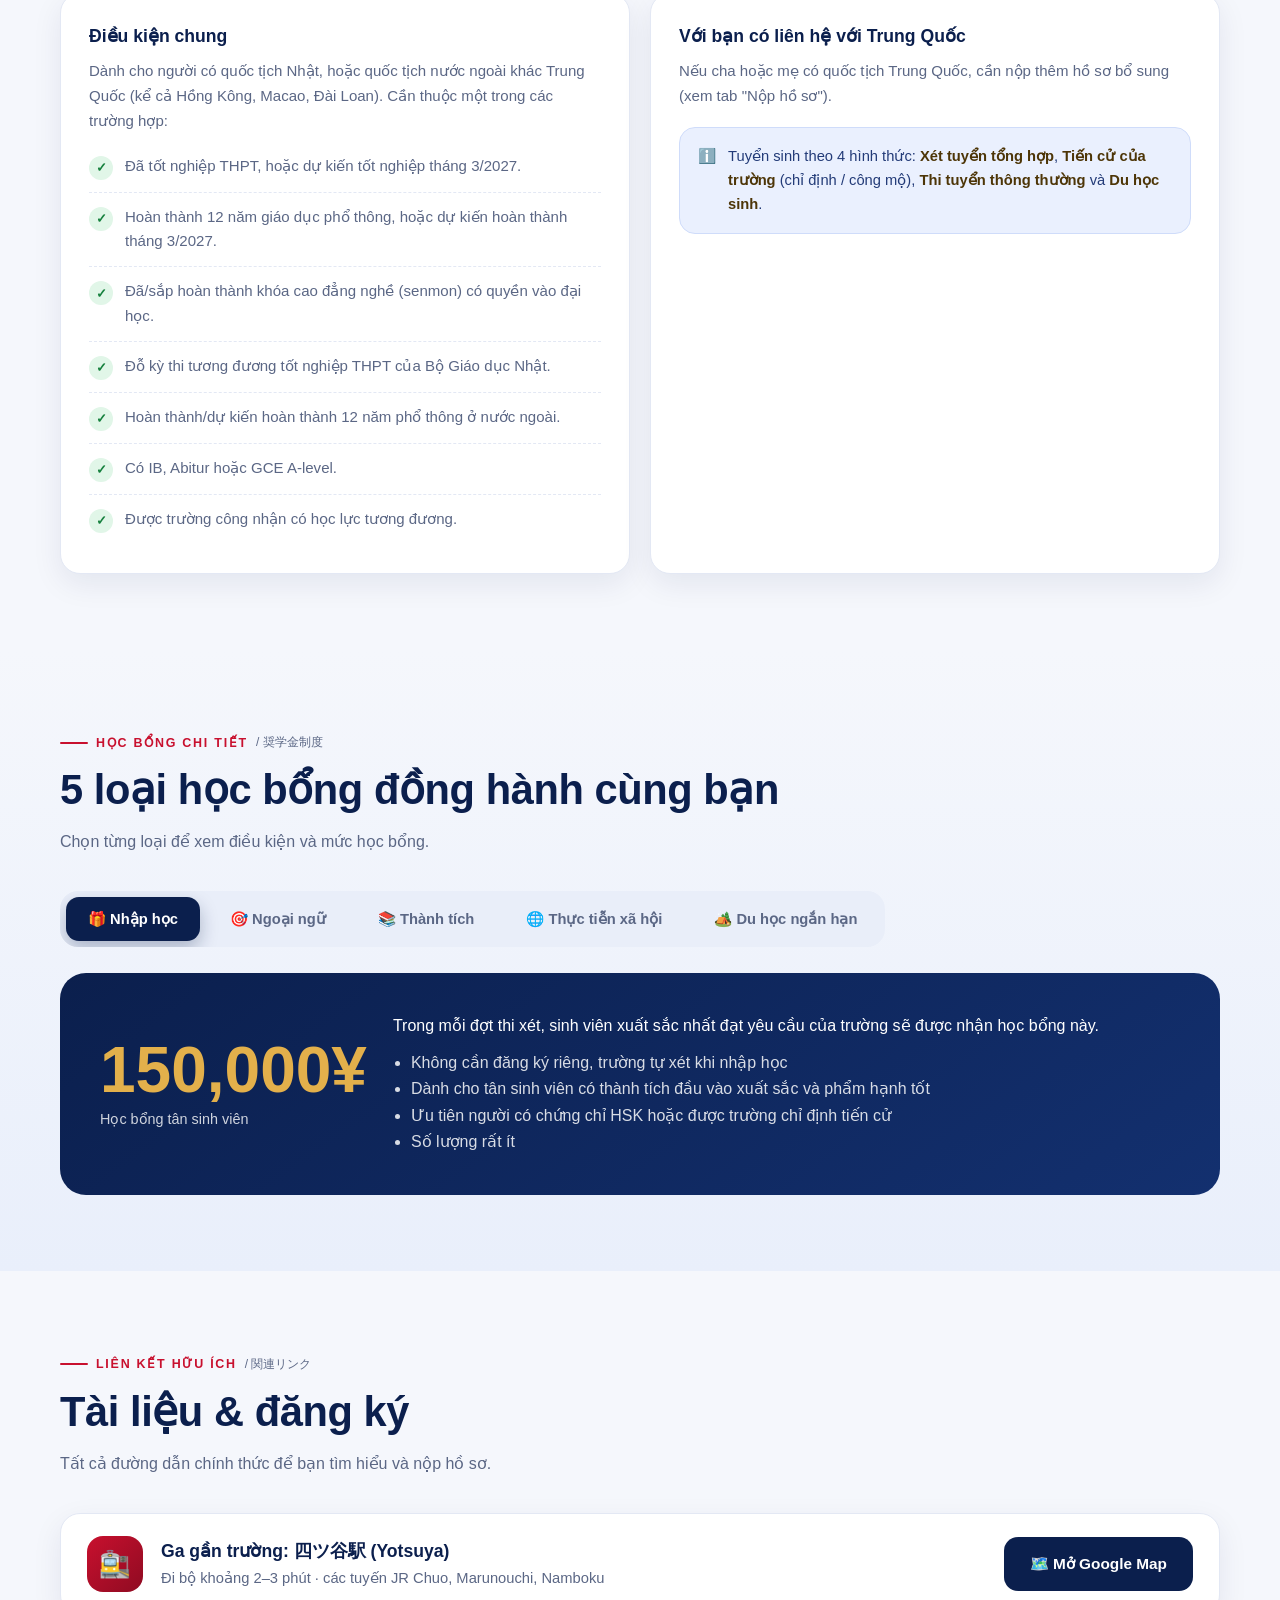
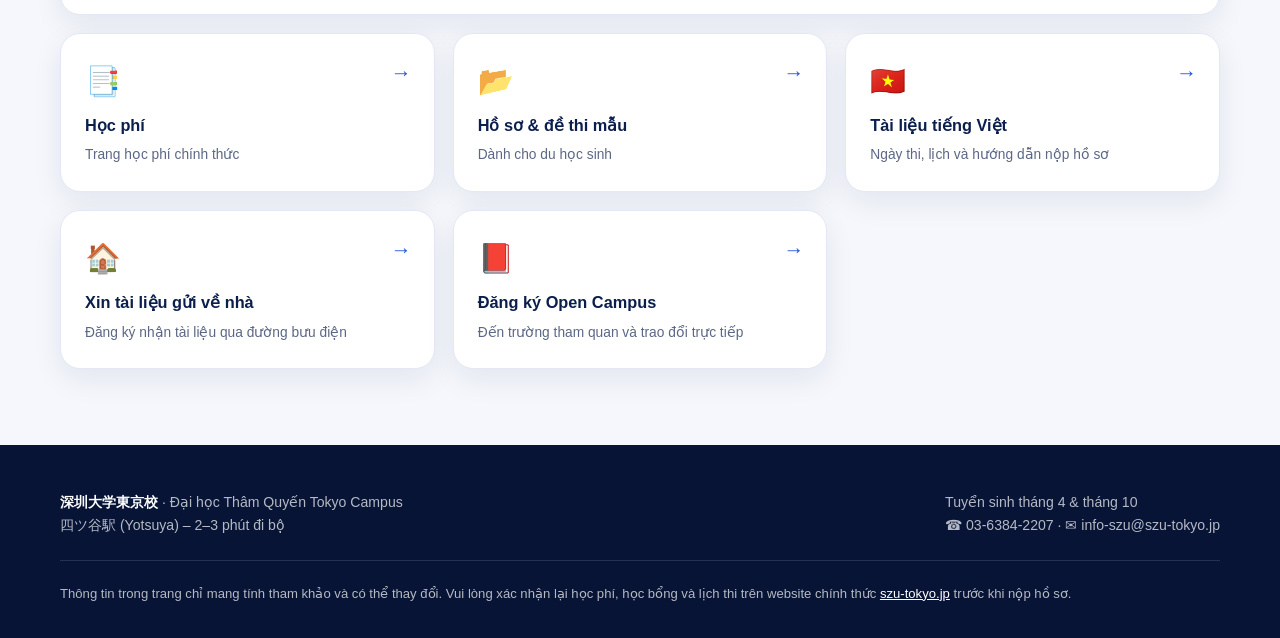
==== commit f3994418: "Add files via upload" ====
--- a/index.html
+++ b/index.html
@@ -551,6 +551,30 @@
           <li><span>Bản sao màu hoặc ảnh chụp thẻ lưu trú của cha/mẹ có quốc tịch Trung Quốc.</span></li>
         </ul>
       </div>
+      <div class="card sched-card" style="margin-top:20px">
+        <h3>📅 Lịch tuyển sinh chi tiết</h3>
+        <p class="sched-lead">Mỗi hình thức chia thành nhiều đợt. Mỗi đợt có hạn đăng ký online, hạn gửi hồ sơ qua bưu điện, ngày thi và ngày công bố kết quả.</p>
+        <div class="table-card"><div class="table-scroll">
+          <table class="sched">
+            <thead><tr><th>Hình thức</th><th>Đợt</th><th>Chỉ tiêu</th><th>Đăng ký online</th><th>Hồ sơ bưu điện (hạn đến nơi)</th><th>Ngày thi</th><th>Kết quả (chậm nhất)</th><th>Nội dung xét tuyển</th></tr></thead>
+            <tbody>
+<tr class="gs"><td class="g" rowspan="6">Xét tuyển tổng hợp<small>Có thể đăng ký song song</small></td><td>1</td><td rowspan="6">15</td><td><time data-d="2026-08-01" data-e="2026-09-04">1/8 – 4/9</time></td><td><time data-d="2026-09-07">7/9</time></td><td class="ex"><time data-d="2026-09-12">12/9</time></td><td><time data-d="2026-09-25">25/9</time></td><td class="sel" rowspan="6"><b>Chưa học tiếng Trung</b><ul><li>Xét hồ sơ</li><li>Viết luận</li><li>Phỏng vấn</li></ul><b>Đã học tiếng Trung</b><ul><li>Xét hồ sơ</li><li>Thi viết</li><li>Phỏng vấn</li></ul></td></tr>
+<tr><td>2</td><td><time data-d="2026-09-14" data-e="2026-10-09">14/9 – 9/10</time></td><td><time data-d="2026-10-12">12/10</time></td><td class="ex"><time data-d="2026-10-24">24/10</time></td><td><time data-d="2026-11-06">6/11</time></td></tr>
+<tr><td>3</td><td><time data-d="2026-10-26" data-e="2026-12-04">26/10 – 4/12</time></td><td><time data-d="2026-12-07">7/12</time></td><td class="ex"><time data-d="2026-12-12">12/12</time></td><td><time data-d="2026-12-25">25/12</time></td></tr>
+<tr><td>4</td><td><time data-d="2026-12-14" data-e="2027-01-18">14/12 – 18/1</time></td><td><time data-d="2027-01-19">19/1</time></td><td class="ex"><time data-d="2027-01-23">23/1</time></td><td><time data-d="2027-02-05">5/2</time></td></tr>
+<tr><td>5</td><td><time data-d="2027-01-25" data-e="2027-02-05">25/1 – 5/2</time></td><td><time data-d="2027-02-08">8/2</time></td><td class="ex"><time data-d="2027-02-13">13/2</time></td><td><time data-d="2027-02-19">19/2</time></td></tr>
+<tr><td>6</td><td><time data-d="2027-02-15" data-e="2027-02-26">15/2 – 26/2</time></td><td><time data-d="2027-03-01">1/3</time></td><td class="ex"><time data-d="2027-03-06">6/3</time></td><td><time data-d="2027-03-12">12/3</time></td></tr>
+<tr class="gs"><td class="g" rowspan="2">Tiến cử của trường<small>(trường chỉ định / công mộ)</small></td><td>1</td><td rowspan="2">15</td><td><time data-d="2026-10-26" data-e="2026-11-06">26/10 – 6/11</time></td><td><time data-d="2026-11-09">9/11</time></td><td class="ex"><time data-d="2026-11-14">14/11</time></td><td><time data-d="2026-11-27">27/11</time></td><td class="sel" rowspan="2"><ul><li>Xét hồ sơ</li><li>Phỏng vấn</li></ul></td></tr>
+<tr><td>2</td><td><time data-d="2026-11-16" data-e="2026-12-04">16/11 – 4/12</time></td><td><time data-d="2026-12-07">7/12</time></td><td class="ex"><time data-d="2026-12-12">12/12</time></td><td><time data-d="2026-12-25">25/12</time></td></tr>
+<tr class="gs"><td class="g" rowspan="4">Thi tuyển thông thường<small>Có thể đăng ký song song</small></td><td>1</td><td rowspan="4">10</td><td><time data-d="2026-11-01" data-e="2026-12-04">1/11 – 4/12</time></td><td><time data-d="2026-12-07">7/12</time></td><td class="ex"><time data-d="2026-12-12">12/12</time></td><td><time data-d="2026-12-25">25/12</time></td><td class="sel" rowspan="4"><ul><li>Xét hồ sơ</li><li>Thi học lực</li></ul><small>Xem chi tiết ở tab “Hình thức xét tuyển”.</small></td></tr>
+<tr><td>2</td><td><time data-d="2026-12-14" data-e="2027-01-18">14/12 – 18/1</time></td><td><time data-d="2027-01-19">19/1</time></td><td class="ex"><time data-d="2027-01-23">23/1</time></td><td><time data-d="2027-02-05">5/2</time></td></tr>
+<tr><td>3</td><td><time data-d="2027-01-25" data-e="2027-02-05">25/1 – 5/2</time></td><td><time data-d="2027-02-08">8/2</time></td><td class="ex"><time data-d="2027-02-13">13/2</time></td><td><time data-d="2027-02-19">19/2</time></td></tr>
+<tr><td>4</td><td><time data-d="2027-02-15" data-e="2027-02-26">15/2 – 26/2</time></td><td><time data-d="2027-03-01">1/3</time></td><td class="ex"><time data-d="2027-03-06">6/3</time></td><td><time data-d="2027-03-12">12/3</time></td></tr>
+            </tbody>
+          </table>
+        </div></div>
+        <div class="note blue"><span>⏰</span><div>Hạn đăng ký online là 23:59 ngày cuối của mỗi đợt. Hồ sơ gửi bưu điện phải đến nơi trước hạn ghi trong bảng.</div></div>
+      </div>
       <div class="note" style="margin-top:20px"><span>🧾</span><div><b>Lệ phí thi đầu vào: 35,000¥.</b> Có giấy tiến cử + JLPT N3 có thể được giảm một nửa.</div></div>
       <div class="note"><span>📝</span><div><b>Phí xét tín chỉ</b><br>Người nhảy cấp / chuyển trường / nhập học tháng 10: <b>20,000¥ / 1 môn</b>.</div></div>
       <div class="note"><span>📞</span><div>Sau khi xét hồ sơ, trường sẽ liên hệ qua điện thoại hoặc email để báo kết quả sơ tuyển, lịch thi và việc nộp lệ phí xét tuyển. Lịch tuyển sinh chi tiết (đợt nhập học tháng 10/2026 và tháng 4/2027) xem tại <a href="https://szu-tokyo.jp/vi/huong-dan-va-tai-lieu-can-thiet-de-nop-don-danh-cho-sinh-vien-quoc-te/" target="_blank" rel="noopener" style="color:inherit;font-weight:700">tài liệu tiếng Việt của trường</a>.</div></div>
@@ -681,6 +705,7 @@
 <script src="js/lang/en.js" defer></script>
 <script src="js/lang/ko.js" defer></script>
 <script src="js/i18n.js" defer></script>
+<script src="js/sched.js" defer></script>
 <script src="js/app.js" defer></script>
 </body>
 </html>
--- a/css/style.css
+++ b/css/style.css
@@ -0,0 +1,455 @@
+:root{
+  --navy:#0b1f4d;
+  --navy-2:#13306f;
+  --blue:#2457d6;
+  --red:#c8102e;
+  --gold:#e3b04b;
+  --gold-soft:#fbf1da;
+  --bg:#f5f7fc;
+  --card:#ffffff;
+  --text:#14213d;
+  --muted:#5b6785;
+  --line:#e3e8f4;
+  --radius:20px;
+  --shadow:0 10px 30px rgba(11,31,77,.08);
+  --shadow-lg:0 24px 60px rgba(11,31,77,.18);
+  --ease:cubic-bezier(.22,.8,.26,1);
+}
+*{box-sizing:border-box;margin:0;padding:0}
+html{scroll-behavior:smooth;-webkit-text-size-adjust:100%;scroll-padding-top:84px}
+body{
+  font-family:"Be Vietnam Pro",-apple-system,BlinkMacSystemFont,"Segoe UI","Hiragino Sans",sans-serif;
+  background:var(--bg);color:var(--text);line-height:1.65;
+  padding-left:env(safe-area-inset-left);padding-right:env(safe-area-inset-right);
+  overflow-x:hidden;
+}
+img,svg{max-width:100%}
+a{color:inherit}
+.container{width:min(1160px,100% - 40px);margin-inline:auto}
+section{padding:clamp(64px,9vw,112px) 0;position:relative}
+.eyebrow{display:inline-flex;align-items:center;gap:8px;font-size:.78rem;font-weight:700;letter-spacing:.14em;text-transform:uppercase;color:var(--red)}
+.eyebrow::before{content:"";width:28px;height:2px;background:var(--red);border-radius:2px}
+h2.title{font-size:clamp(1.7rem,4vw,2.6rem);line-height:1.2;font-weight:800;color:var(--navy);margin:12px 0 14px;letter-spacing:-.01em}
+.lead{color:var(--muted);max-width:680px;font-size:1.04rem}
+.section-head{margin-bottom:clamp(30px,5vw,52px)}
+
+/* progress */
+#progress{position:fixed;top:0;left:0;height:3px;width:0;background:linear-gradient(90deg,var(--red),var(--gold));z-index:200;transition:width .1s linear}
+
+/* nav */
+header.nav{
+  position:fixed;top:0;left:0;right:0;z-index:100;
+  padding-top:env(safe-area-inset-top);
+  transition:background .3s,box-shadow .3s,backdrop-filter .3s;
+}
+header.nav.scrolled{background:rgba(255,255,255,.86);-webkit-backdrop-filter:saturate(180%) blur(16px);backdrop-filter:saturate(180%) blur(16px);box-shadow:0 1px 0 var(--line)}
+.nav-in{display:flex;align-items:center;justify-content:space-between;height:68px}
+.brand{display:flex;align-items:center;gap:12px;text-decoration:none;color:#fff;font-weight:800;transition:color .3s}
+.brand .logo{width:40px;height:40px;border-radius:12px;background:linear-gradient(135deg,var(--red),#7d0a1d);display:grid;place-items:center;font-family:"Noto Serif SC",serif;font-size:1.2rem;color:#fff;box-shadow:0 6px 16px rgba(200,16,46,.4)}
+.brand small{display:block;font-weight:500;font-size:.68rem;opacity:.8;letter-spacing:.04em}
+.brand span{line-height:1.15;font-size:.95rem}
+header.nav.scrolled .brand{color:var(--navy)}
+nav.links{display:flex;gap:4px}
+nav.links a{text-decoration:none;font-size:.9rem;font-weight:600;color:rgba(255,255,255,.88);padding:8px 13px;border-radius:999px;transition:.25s}
+nav.links a:hover{background:rgba(255,255,255,.14)}
+header.nav.scrolled nav.links a{color:var(--text)}
+header.nav.scrolled nav.links a:hover{background:var(--bg)}
+header.nav.scrolled nav.links a.active{background:var(--navy);color:#fff}
+.burger{display:none;width:44px;height:44px;border:0;border-radius:12px;background:rgba(255,255,255,.14);cursor:pointer;position:relative}
+.burger i{position:absolute;left:12px;right:12px;height:2px;background:#fff;border-radius:2px;transition:.3s var(--ease)}
+.burger i:nth-child(1){top:15px}.burger i:nth-child(2){top:21px}.burger i:nth-child(3){top:27px}
+header.nav.scrolled .burger{background:var(--bg)}
+header.nav.scrolled .burger i{background:var(--navy)}
+.burger.open i:nth-child(1){top:21px;transform:rotate(45deg)}
+.burger.open i:nth-child(2){opacity:0}
+.burger.open i:nth-child(3){top:21px;transform:rotate(-45deg)}
+
+/* hero */
+.hero{
+  min-height:100vh;min-height:100svh;display:flex;align-items:center;color:#fff;
+  padding:130px 0 90px;overflow:hidden;
+  background:
+    radial-gradient(900px 500px at 85% 10%,rgba(36,87,214,.55),transparent 60%),
+    radial-gradient(700px 500px at 0% 100%,rgba(200,16,46,.35),transparent 60%),
+    linear-gradient(160deg,#071436 0%,var(--navy) 50%,var(--navy-2) 100%);
+}
+.hero::before{content:"深";position:absolute;right:-2%;top:6%;font-family:"Noto Serif SC",serif;font-size:min(62vw,620px);line-height:1;color:rgba(255,255,255,.04);pointer-events:none;user-select:none}
+.orb{position:absolute;border-radius:50%;filter:blur(60px);opacity:.5;animation:float 12s ease-in-out infinite}
+.orb.a{width:280px;height:280px;background:var(--blue);left:-80px;top:20%}
+.orb.b{width:220px;height:220px;background:var(--red);right:10%;bottom:8%;animation-delay:-5s}
+@keyframes float{0%,100%{transform:translateY(0)}50%{transform:translateY(-30px)}}
+.hero-grid{display:grid;grid-template-columns:1.2fr .8fr;gap:48px;align-items:center;position:relative}
+.badge{display:inline-flex;align-items:center;gap:10px;padding:8px 16px;border-radius:999px;background:rgba(255,255,255,.1);border:1px solid rgba(255,255,255,.2);font-size:.82rem;font-weight:600;-webkit-backdrop-filter:blur(8px);backdrop-filter:blur(8px)}
+.badge .dot{width:8px;height:8px;border-radius:50%;background:#4ade80;box-shadow:0 0 0 0 rgba(74,222,128,.7);animation:pulse 2s infinite}
+@keyframes pulse{70%{box-shadow:0 0 0 10px rgba(74,222,128,0)}100%{box-shadow:0 0 0 0 rgba(74,222,128,0)}}
+.hero h1{font-size:clamp(2.2rem,6vw,4.1rem);line-height:1.1;font-weight:800;margin:20px 0 14px;letter-spacing:-.02em}
+.hero h1 em{font-style:normal;background:linear-gradient(90deg,var(--gold),#ffd98a);-webkit-background-clip:text;background-clip:text;color:transparent}
+.hero .cn{font-family:"Noto Serif SC",serif;font-size:clamp(1.1rem,2.4vw,1.45rem);opacity:.85;margin-bottom:18px}
+.hero p.sub{font-size:clamp(1rem,1.6vw,1.18rem);max-width:560px;color:rgba(255,255,255,.82)}
+.cta{display:flex;flex-wrap:wrap;gap:12px;margin-top:30px}
+.btn{display:inline-flex;align-items:center;justify-content:center;gap:8px;padding:14px 26px;border-radius:14px;font-weight:700;font-size:.96rem;text-decoration:none;border:0;cursor:pointer;transition:transform .25s var(--ease),box-shadow .25s,background .25s;min-height:48px;font-family:inherit}
+.btn.primary{background:linear-gradient(135deg,var(--red),#e0213f);color:#fff;box-shadow:0 10px 24px rgba(200,16,46,.4)}
+.btn.primary:hover{transform:translateY(-3px);box-shadow:0 16px 32px rgba(200,16,46,.5)}
+.btn.ghost{background:rgba(255,255,255,.1);color:#fff;border:1px solid rgba(255,255,255,.28)}
+.btn.ghost:hover{background:rgba(255,255,255,.2);transform:translateY(-3px)}
+.btn.dark{background:var(--navy);color:#fff}
+.btn.dark:hover{transform:translateY(-3px);background:var(--navy-2)}
+.hero-card{background:rgba(255,255,255,.08);border:1px solid rgba(255,255,255,.18);border-radius:26px;padding:28px;-webkit-backdrop-filter:blur(16px);backdrop-filter:blur(16px);box-shadow:var(--shadow-lg)}
+.hero-card h3{font-size:.8rem;letter-spacing:.14em;text-transform:uppercase;color:var(--gold);margin-bottom:16px}
+.fact{display:flex;gap:14px;align-items:flex-start;padding:13px 0;border-bottom:1px solid rgba(255,255,255,.12)}
+.fact:last-child{border:0;padding-bottom:0}
+.fact .ic{flex:0 0 38px;height:38px;border-radius:11px;background:rgba(255,255,255,.12);display:grid;place-items:center;font-size:1.1rem}
+.fact b{display:block;font-size:.95rem}
+.fact span{font-size:.84rem;color:rgba(255,255,255,.72)}
+.scroll-hint{position:absolute;left:50%;bottom:22px;transform:translateX(-50%);font-size:.72rem;letter-spacing:.2em;text-transform:uppercase;color:rgba(255,255,255,.6);display:flex;flex-direction:column;align-items:center;gap:8px}
+.scroll-hint i{width:1px;height:34px;background:linear-gradient(var(--gold),transparent);animation:drop 1.8s infinite}
+@keyframes drop{0%{transform:scaleY(0);transform-origin:top}50%{transform:scaleY(1);transform-origin:top}51%{transform-origin:bottom}100%{transform:scaleY(0);transform-origin:bottom}}
+
+/* stats */
+.stats{margin-top:-56px;padding:0;z-index:5}
+.stats-grid{display:grid;grid-template-columns:repeat(4,1fr);background:var(--card);border-radius:24px;box-shadow:var(--shadow-lg);overflow:hidden}
+.stat{padding:30px 22px;text-align:center;border-right:1px solid var(--line)}
+.stat:last-child{border:0}
+.stat .num{font-size:clamp(1.7rem,3.4vw,2.5rem);font-weight:800;color:var(--navy);line-height:1.1}
+.stat .num small{font-size:.5em;color:var(--red);margin-left:2px}
+.stat p{font-size:.86rem;color:var(--muted);margin-top:6px}
+
+/* cards */
+.grid-4{display:grid;grid-template-columns:repeat(4,1fr);gap:18px}
+.grid-3{display:grid;grid-template-columns:repeat(3,1fr);gap:20px}
+.grid-2{display:grid;grid-template-columns:repeat(2,1fr);gap:20px}
+.card{background:var(--card);border-radius:var(--radius);padding:28px;box-shadow:var(--shadow);border:1px solid var(--line);transition:transform .35s var(--ease),box-shadow .35s}
+.card:hover{transform:translateY(-6px);box-shadow:var(--shadow-lg)}
+.card .ic{width:52px;height:52px;border-radius:15px;display:grid;place-items:center;font-size:1.5rem;margin-bottom:16px;background:linear-gradient(135deg,#e8eefc,#d6e2fb)}
+.card h3{font-size:1.1rem;color:var(--navy);margin-bottom:8px}
+.card p,.card li{color:var(--muted);font-size:.94rem}
+.card ul{padding-left:18px;margin-top:8px}
+.note{display:flex;gap:12px;background:var(--gold-soft);border:1px solid #f1dcae;border-radius:16px;padding:16px 18px;font-size:.92rem;color:#6a4b0c;margin-top:22px}
+.note b{color:#4d3507}
+.note.blue{background:#eaf0fe;border-color:#cfdcfa;color:#233b78}
+
+/* about */
+.about-grid{display:grid;grid-template-columns:1fr 1fr;gap:20px}
+.about-main{background:linear-gradient(145deg,var(--navy),var(--navy-2));color:#fff;border-radius:26px;padding:clamp(26px,4vw,42px);position:relative;overflow:hidden}
+.about-main::after{content:"商";position:absolute;right:-20px;bottom:-60px;font-family:"Noto Serif SC",serif;font-size:260px;color:rgba(255,255,255,.06);line-height:1}
+.about-main h3{font-size:1.5rem;margin-bottom:6px}
+.about-main .cn{color:var(--gold);font-family:"Noto Serif SC",serif;margin-bottom:16px}
+.about-main p{color:rgba(255,255,255,.84)}
+.chips{display:flex;flex-wrap:wrap;gap:8px;margin-top:20px}
+.chip{padding:7px 14px;border-radius:999px;background:rgba(255,255,255,.12);font-size:.84rem;font-weight:600;border:1px solid rgba(255,255,255,.18)}
+.checklist{list-style:none;padding:0!important}
+.checklist li{display:flex;gap:12px;padding:12px 0;border-bottom:1px dashed var(--line)}
+.checklist li:last-child{border:0}
+.checklist li::before{content:"✓";flex:0 0 24px;height:24px;border-radius:50%;background:#e1f6e8;color:#15803d;display:grid;place-items:center;font-size:.8rem;font-weight:800;margin-top:2px}
+
+/* roadmap */
+.tabs{display:flex;gap:8px;background:#e9eef9;padding:6px;border-radius:18px;width:fit-content;max-width:100%;overflow-x:auto;-webkit-overflow-scrolling:touch;scrollbar-width:none}
+.tabs::-webkit-scrollbar{display:none}
+.tab{border:0;background:transparent;padding:12px 22px;border-radius:13px;font-family:inherit;font-weight:700;font-size:.92rem;color:var(--muted);cursor:pointer;white-space:nowrap;transition:.3s var(--ease);min-height:44px}
+.tab.active{background:var(--navy);color:#fff;box-shadow:0 8px 18px rgba(11,31,77,.28)}
+.panel{display:none;margin-top:26px;animation:fade .5s var(--ease)}
+.panel.active{display:block}
+@keyframes fade{from{opacity:0;transform:translateY(14px)}to{opacity:1;transform:none}}
+.panel-grid{display:grid;grid-template-columns:.8fr 1.2fr;gap:20px}
+.year-badge{background:linear-gradient(145deg,var(--red),#8f0b22);color:#fff;border-radius:var(--radius);padding:32px;display:flex;flex-direction:column;justify-content:space-between;min-height:220px}
+.year-badge .big{font-size:4.5rem;font-weight:800;line-height:1;opacity:.95}
+.year-badge h3{font-size:1.4rem}
+.year-badge p{opacity:.85;font-size:.94rem}
+.subjects{display:grid;grid-template-columns:repeat(2,1fr);gap:12px}
+.subject{display:flex;align-items:center;gap:12px;background:var(--card);border:1px solid var(--line);border-radius:14px;padding:15px 16px;font-weight:600;font-size:.93rem;color:var(--navy);transition:.3s var(--ease)}
+.subject:hover{transform:translateX(4px);border-color:var(--blue);box-shadow:var(--shadow)}
+.subject i{font-style:normal;flex:0 0 30px;height:30px;border-radius:9px;background:#e8eefc;display:grid;place-items:center;color:var(--blue);font-size:.8rem;font-weight:800}
+
+/* tuition */
+.tuition-wrap{display:grid;grid-template-columns:1.15fr .85fr;gap:22px;align-items:start}
+.table-card{background:var(--card);border-radius:var(--radius);box-shadow:var(--shadow);border:1px solid var(--line);overflow:hidden}
+.table-scroll{overflow-x:auto;-webkit-overflow-scrolling:touch}
+table{width:100%;border-collapse:collapse;min-width:460px}
+th,td{padding:15px 20px;text-align:left;font-size:.94rem}
+thead th{background:var(--navy);color:#fff;font-size:.8rem;letter-spacing:.06em;text-transform:uppercase}
+thead th:not(:first-child){text-align:right}
+td:not(:first-child){text-align:right;font-variant-numeric:tabular-nums;font-weight:600}
+tbody tr{border-bottom:1px solid var(--line);transition:background .2s}
+tbody tr:hover{background:#f6f8fe}
+tbody td.dash{color:#b3bbd0}
+tfoot td{background:var(--gold-soft);font-weight:800;color:var(--navy);font-size:1.02rem}
+.total-card{background:linear-gradient(150deg,var(--navy),var(--navy-2));color:#fff;border-radius:var(--radius);padding:30px;box-shadow:var(--shadow-lg)}
+.total-card .label{font-size:.78rem;letter-spacing:.14em;text-transform:uppercase;color:var(--gold);font-weight:700}
+.total-card .amount{font-size:clamp(2.2rem,5vw,3.2rem);font-weight:800;line-height:1.1;margin:8px 0 2px}
+.total-card .sub{color:rgba(255,255,255,.75);font-size:.92rem}
+.bars{margin-top:22px;display:grid;gap:12px}
+.bar-row{display:grid;grid-template-columns:70px 1fr 90px;gap:10px;align-items:center;font-size:.84rem}
+.bar{height:10px;border-radius:99px;background:rgba(255,255,255,.14);overflow:hidden}
+.bar i{display:block;height:100%;width:0;border-radius:99px;background:linear-gradient(90deg,var(--gold),#ffd98a);transition:width 1.4s var(--ease)}
+.bar-row b{text-align:right}
+.fee-notes{display:grid;gap:12px;margin-top:20px}
+.fee-notes .note{margin:0}
+
+/* calculator */
+.calc{margin-top:26px;background:var(--card);border:1px solid var(--line);border-radius:var(--radius);padding:clamp(22px,4vw,34px);box-shadow:var(--shadow)}
+.calc h3{color:var(--navy);font-size:1.25rem;margin-bottom:4px}
+.calc>p{color:var(--muted);font-size:.92rem;margin-bottom:20px}
+.calc-grid{display:grid;grid-template-columns:1fr 1fr;gap:22px;align-items:stretch}
+label.f{display:block;font-weight:700;font-size:.86rem;color:var(--navy);margin-bottom:8px}
+select{width:100%;padding:14px 16px;border-radius:13px;border:1.5px solid var(--line);background:#fff;font-family:inherit;font-size:1rem;color:var(--text);min-height:50px;-webkit-appearance:none;appearance:none;background-image:url("data:image/svg+xml,%3Csvg xmlns='http://www.w3.org/2000/svg' width='14' height='14' viewBox='0 0 24 24' fill='none' stroke='%232457d6' stroke-width='3' stroke-linecap='round'%3E%3Cpath d='M6 9l6 6 6-6'/%3E%3C/svg%3E");background-repeat:no-repeat;background-position:right 16px center;transition:border .2s,box-shadow .2s}
+select:focus{outline:0;border-color:var(--blue);box-shadow:0 0 0 4px rgba(36,87,214,.15)}
+.switch{display:flex;align-items:center;gap:12px;margin-top:16px;cursor:pointer;font-size:.92rem;font-weight:600;color:var(--text);min-height:44px}
+.switch input{position:absolute;opacity:0}
+.switch .tr{flex:0 0 48px;height:28px;border-radius:99px;background:#cdd5e8;position:relative;transition:.3s}
+.switch .tr::after{content:"";position:absolute;top:3px;left:3px;width:22px;height:22px;border-radius:50%;background:#fff;box-shadow:0 2px 6px rgba(0,0,0,.2);transition:.3s var(--ease)}
+.switch input:checked+.tr{background:var(--blue)}
+.switch input:checked+.tr::after{transform:translateX(20px)}
+.switch input:focus-visible+.tr{box-shadow:0 0 0 4px rgba(36,87,214,.25)}
+.result{background:linear-gradient(145deg,#eef3ff,#e2ebff);border-radius:18px;padding:24px;display:flex;flex-direction:column;justify-content:center}
+.result .row{display:flex;justify-content:space-between;gap:10px;padding:8px 0;font-size:.92rem;color:var(--muted)}
+.result .row b{color:var(--navy);font-variant-numeric:tabular-nums}
+.result .row.minus b{color:#15803d}
+.result .row.sum{border-top:2px solid #c4d3f6;margin-top:8px;padding-top:14px;font-size:1.05rem;color:var(--navy);font-weight:800}
+.result .row.sum b{font-size:1.5rem;color:var(--red)}
+.tiny{font-size:.78rem;color:var(--muted);margin-top:10px}
+
+/* exam */
+.exam-card{position:relative;overflow:hidden}
+.exam-card .tag{position:absolute;top:18px;right:18px;font-size:.72rem;font-weight:800;letter-spacing:.08em;padding:5px 11px;border-radius:99px;background:#e8eefc;color:var(--blue);text-transform:uppercase}
+.steps{list-style:none;margin-top:14px;padding:0!important;counter-reset:s}
+.steps li{counter-increment:s;display:flex;gap:14px;align-items:center;padding:14px 16px;background:var(--bg);border-radius:14px;margin-bottom:10px;font-weight:600;color:var(--navy)}
+.steps li::before{content:counter(s);flex:0 0 32px;height:32px;border-radius:50%;background:var(--navy);color:#fff;display:grid;place-items:center;font-size:.85rem}
+.steps li small{display:block;font-weight:500;color:var(--muted);font-size:.82rem}
+
+/* scholarships */
+.sch-bg{background:linear-gradient(180deg,var(--bg),#e9effb)}
+.sch-tabs{margin-bottom:26px}
+.sch-panel{display:none;animation:fade .5s var(--ease)}
+.sch-panel.active{display:block}
+.rank-grid{display:grid;grid-template-columns:repeat(3,1fr);gap:18px}
+.rank{background:var(--card);border-radius:var(--radius);padding:28px 22px;text-align:center;border:1px solid var(--line);box-shadow:var(--shadow);position:relative;transition:.35s var(--ease)}
+.rank:hover{transform:translateY(-6px);box-shadow:var(--shadow-lg)}
+.rank .medal{font-size:2.6rem;margin-bottom:6px}
+.rank .name{font-weight:700;color:var(--muted);font-size:.9rem}
+.rank .val{font-size:clamp(1.5rem,3vw,2rem);font-weight:800;color:var(--navy);margin-top:4px}
+.rank.first{background:linear-gradient(160deg,#fff8e6,#fff);border-color:#f1dcae}
+.rank.first .val{color:var(--red)}
+.cert-list{display:grid;gap:14px}
+.cert{display:grid;grid-template-columns:70px 1fr auto;gap:18px;align-items:center;background:var(--card);border:1px solid var(--line);border-radius:var(--radius);padding:20px 24px;box-shadow:var(--shadow);transition:.35s var(--ease)}
+.cert:hover{transform:translateX(6px);border-color:var(--blue)}
+.cert .m{font-size:2.2rem;text-align:center}
+.cert h4{color:var(--navy);font-size:1.02rem}
+.cert .pills{display:flex;flex-wrap:wrap;gap:6px;margin-top:6px}
+.pill{font-size:.78rem;font-weight:700;padding:4px 11px;border-radius:99px;background:#e8eefc;color:var(--blue)}
+.cert .v{font-size:1.5rem;font-weight:800;color:var(--red);white-space:nowrap}
+.criteria{margin-top:22px;display:flex;flex-wrap:wrap;gap:10px;align-items:center}
+.criteria strong{color:var(--navy);font-size:.9rem;margin-right:4px}
+.criteria span{background:var(--card);border:1px solid var(--line);padding:7px 14px;border-radius:99px;font-size:.86rem;font-weight:600;color:var(--muted)}
+.big-sch{display:grid;grid-template-columns:auto 1fr;gap:26px;align-items:center;background:linear-gradient(145deg,var(--navy),var(--navy-2));color:#fff;border-radius:26px;padding:clamp(24px,4vw,40px)}
+.big-sch .v{font-size:clamp(2.4rem,6vw,4rem);font-weight:800;color:var(--gold);line-height:1}
+.big-sch ul{margin-top:10px;padding-left:18px;color:rgba(255,255,255,.84)}
+.camp{display:grid;grid-template-columns:1fr 1fr;gap:20px}
+.camp .hero-camp{background:linear-gradient(150deg,#7d0a1d,var(--red));color:#fff;border-radius:26px;padding:clamp(26px,4vw,40px)}
+.camp .hero-camp h3{font-size:1.4rem;margin:10px 0}
+.camp .hero-camp p{opacity:.9}
+.camp .hero-camp .big{font-size:3.4rem;font-weight:800;line-height:1}
+.camp .hero-camp .big small{font-size:1rem;font-weight:600}
+.two-col-list{display:grid;gap:16px}
+.mini-list{list-style:none;padding:0!important;margin-top:10px}
+.mini-list li{display:flex;gap:10px;padding:7px 0;color:var(--muted);font-size:.93rem}
+.mini-list li::before{content:"•";color:var(--red);font-weight:800}
+
+/* exchange */
+.exchange{background:linear-gradient(135deg,var(--navy) 0%,#17398a 100%);color:#fff;border-radius:28px;padding:clamp(28px,5vw,52px);display:grid;grid-template-columns:1.1fr .9fr;gap:34px;align-items:center;position:relative;overflow:hidden}
+.exchange::before{content:"";position:absolute;width:380px;height:380px;border-radius:50%;background:rgba(255,255,255,.05);right:-100px;top:-120px}
+.exchange h3{font-size:clamp(1.4rem,3vw,2rem);margin:8px 0 10px}
+.exchange p{color:rgba(255,255,255,.82)}
+.route{display:flex;align-items:center;justify-content:center;gap:14px;flex-wrap:wrap;position:relative}
+.node{background:rgba(255,255,255,.1);border:1px solid rgba(255,255,255,.2);border-radius:18px;padding:18px 20px;text-align:center;min-width:130px;-webkit-backdrop-filter:blur(8px);backdrop-filter:blur(8px)}
+.node b{display:block;font-size:1.05rem}
+.node span{font-size:.8rem;opacity:.75}
+.arrow{font-size:1.6rem;color:var(--gold);animation:nudge 1.6s ease-in-out infinite}
+@keyframes nudge{50%{transform:translateX(6px)}}
+
+/* links */
+.link-grid{display:grid;grid-template-columns:repeat(3,1fr);gap:18px}
+.linkcard{display:flex;flex-direction:column;gap:6px;text-decoration:none;background:var(--card);border:1px solid var(--line);border-radius:var(--radius);padding:24px;box-shadow:var(--shadow);transition:.35s var(--ease);position:relative;overflow:hidden}
+.linkcard::after{content:"→";position:absolute;right:22px;top:22px;font-size:1.3rem;color:var(--blue);transition:.3s var(--ease)}
+.linkcard:hover{transform:translateY(-6px);box-shadow:var(--shadow-lg);border-color:var(--blue)}
+.linkcard:hover::after{transform:translateX(6px)}
+.linkcard .ic{font-size:1.8rem}
+.linkcard b{color:var(--navy);font-size:1.02rem;padding-right:30px}
+.linkcard span{font-size:.86rem;color:var(--muted)}
+.station{display:flex;gap:18px;align-items:center;background:var(--card);border:1px solid var(--line);border-radius:var(--radius);padding:22px 26px;box-shadow:var(--shadow);margin-bottom:18px;flex-wrap:wrap}
+.station .ic{width:56px;height:56px;border-radius:16px;background:linear-gradient(135deg,var(--red),#8f0b22);color:#fff;display:grid;place-items:center;font-size:1.6rem}
+.station b{color:var(--navy);font-size:1.1rem}
+.station p{color:var(--muted);font-size:.92rem}
+.station .btn{margin-left:auto}
+
+/* official info + admissions */
+.subject.elective{border-style:dashed;background:#fafbff;color:var(--muted)}
+.subject.elective i{background:#f1f3f9;color:var(--muted)}
+.info-grid{display:grid;grid-template-columns:repeat(2,1fr);gap:14px;margin-top:16px}
+.info-item{background:var(--bg);border-radius:14px;padding:14px 16px}
+.info-item small{display:block;font-size:.72rem;letter-spacing:.08em;text-transform:uppercase;color:var(--muted);font-weight:700;margin-bottom:2px}
+.info-item b{color:var(--navy);font-size:.98rem;font-weight:700}
+.info-item a{text-decoration:none;color:var(--blue)}
+.adm-panel{display:none;animation:fade .5s var(--ease)}
+.adm-panel.active{display:block}
+.chips.light .chip{background:#e8eefc;color:var(--blue);border-color:#d3defa}
+.type-card h3{display:flex;align-items:center;gap:10px}
+.type-card .tagline{font-size:.78rem;font-weight:700;color:var(--red);letter-spacing:.06em;text-transform:uppercase;margin-bottom:6px}
+.mini-title{font-weight:800;color:var(--navy);font-size:.9rem;margin:16px 0 4px}
+.addr{background:var(--navy);color:#fff;border-radius:16px;padding:18px 20px;margin-top:18px;font-size:.94rem}
+.addr b{color:var(--gold)}
+@media (max-width:560px){.info-grid{grid-template-columns:1fr}}
+
+/* credits */
+.credit-row{display:grid;grid-template-columns:170px 1fr 44px;gap:12px;align-items:center;margin:11px 0;font-size:.9rem;color:var(--muted)}
+.credit-row .track{height:12px;border-radius:99px;background:#e8eefc;overflow:hidden}
+.credit-row .track i{display:block;height:100%;border-radius:99px;background:linear-gradient(90deg,var(--blue),#5b86f0)}
+.credit-row b{text-align:right;color:var(--navy);font-variant-numeric:tabular-nums}
+.credit-row.total{border-top:2px solid var(--line);padding-top:16px;margin-top:16px;font-weight:800;color:var(--navy);font-size:1rem}
+.credit-row.total b{color:var(--red);font-size:1.3rem}
+@media (max-width:560px){.credit-row{grid-template-columns:112px 1fr 34px;font-size:.82rem}}
+
+/* footer */
+footer{background:#071436;color:rgba(255,255,255,.7);padding:46px 0 calc(34px + env(safe-area-inset-bottom));font-size:.88rem}
+footer .row{display:flex;justify-content:space-between;gap:20px;flex-wrap:wrap;align-items:center}
+footer b{color:#fff}
+footer .disc{margin-top:22px;padding-top:22px;border-top:1px solid rgba(255,255,255,.12);font-size:.82rem}
+
+#top{position:fixed;right:max(18px,env(safe-area-inset-right));bottom:max(18px,env(safe-area-inset-bottom));width:48px;height:48px;border-radius:15px;border:0;background:var(--navy);color:#fff;font-size:1.2rem;cursor:pointer;box-shadow:var(--shadow-lg);opacity:0;transform:translateY(20px);pointer-events:none;transition:.35s var(--ease);z-index:90}
+#top.show{opacity:1;transform:none;pointer-events:auto}
+
+/* reveal */
+.reveal{opacity:0;transform:translateY(34px);transition:opacity .9s var(--ease),transform .9s var(--ease)}
+.reveal.in{opacity:1;transform:none}
+.d1{transition-delay:.08s}.d2{transition-delay:.16s}.d3{transition-delay:.24s}.d4{transition-delay:.32s}
+
+/* responsive */
+@media (max-width:1024px){
+  .grid-4{grid-template-columns:repeat(2,1fr)}
+  .hero-grid{grid-template-columns:1fr;gap:34px}
+  .tuition-wrap,.calc-grid,.exchange,.camp,.about-grid{grid-template-columns:1fr}
+  .link-grid{grid-template-columns:repeat(2,1fr)}
+  .panel-grid{grid-template-columns:1fr}
+  .year-badge{min-height:0;gap:18px}
+}
+@media (max-width:980px){
+  .burger{display:block}
+  nav.links{position:fixed;left:0;right:0;top:0;padding:calc(84px + env(safe-area-inset-top)) 20px 26px;flex-direction:column;background:rgba(7,20,54,.97);-webkit-backdrop-filter:blur(18px);backdrop-filter:blur(18px);transform:translateY(-105%);transition:transform .45s var(--ease);z-index:-1;gap:2px;border-radius:0 0 26px 26px}
+  nav.links.open{transform:none}
+  nav.links a,header.nav.scrolled nav.links a{color:#fff;font-size:1.05rem;padding:14px 16px}
+  header.nav.scrolled nav.links a.active{background:rgba(255,255,255,.14)}
+  header.nav{background:transparent}
+  .nav-in{position:relative;z-index:2}
+  .stats-grid{grid-template-columns:repeat(2,1fr)}
+  .stat:nth-child(2){border-right:0}
+  .stat:nth-child(-n+2){border-bottom:1px solid var(--line)}
+  .grid-3,.rank-grid{grid-template-columns:1fr}
+  .grid-2{grid-template-columns:1fr}
+  .cert{grid-template-columns:54px 1fr;}
+  .cert .v{grid-column:2}
+}
+@media (max-width:560px){
+  .container{width:calc(100% - 32px)}
+  .grid-4,.link-grid,.subjects{grid-template-columns:1fr}
+  .hero{padding-top:110px}
+  .scroll-hint{display:none}
+  .bar-row{grid-template-columns:56px 1fr 80px}
+  .big-sch{grid-template-columns:1fr}
+  .station .btn{margin-left:0;width:100%}
+  .btn{width:100%}
+  .cta{flex-direction:column}
+  .brand small{display:none}
+}
+@media (hover:none){.card:hover,.rank:hover,.linkcard:hover,.cert:hover,.subject:hover{transform:none}}
+@media (prefers-reduced-motion:reduce){
+  *,*::before,*::after{animation:none!important;transition:none!important;scroll-behavior:auto!important}
+  .reveal{opacity:1;transform:none}
+}
+@media print{header.nav,#top,#progress,.scroll-hint{display:none}.reveal{opacity:1;transform:none}section{padding:30px 0}}
+
+/* ---- bổ sung: chuyên ngành + gọn giao diện ---- */
+.ja{font-weight:500;color:var(--muted);letter-spacing:0;text-transform:none;font-size:.95em}
+.hero .ja,.nav .ja{color:inherit;opacity:.8}
+.major-grid{display:grid;grid-template-columns:repeat(3,1fr);gap:18px}
+.major-card{display:flex;flex-direction:column;gap:6px;background:var(--card);border:1px solid var(--line);border-radius:var(--radius);padding:24px;text-decoration:none;color:var(--text);box-shadow:var(--shadow);transition:transform .2s,border-color .2s}
+.major-card:hover{transform:translateY(-3px);border-color:var(--blue)}
+.major-card.main{background:var(--navy);color:#fff;border-color:var(--navy)}
+.major-card .tag{align-self:flex-start;font-size:.78rem;font-weight:700;padding:4px 12px;border-radius:999px;background:var(--gold-soft);color:#7a5200}
+.major-card.main .tag{background:var(--red);color:#fff}
+.major-card.main .tag .ja{color:#fff}
+.major-card h3{font-size:1.2rem;line-height:1.35;margin-top:8px}
+.major-card .ja-name{font-size:.95rem;color:var(--muted)}
+.major-card.main .ja-name{color:#c9d6f2}
+.major-card .go{margin-top:auto;padding-top:14px;font-weight:700;font-size:.9rem;color:var(--blue)}
+.major-card.main .go{color:var(--gold)}
+@media (max-width:820px){.major-grid{grid-template-columns:1fr}}
+/* gọn hơn: bớt khoảng trắng, bớt hiệu ứng rối mắt */
+section{padding:clamp(44px,6vw,76px) 0}
+.orb{display:none}
+.hero{min-height:auto;padding:120px 0 64px}
+.hero::before{opacity:.5}
+.section-head{margin-bottom:clamp(22px,3.5vw,36px)}
+.lead{font-size:1rem}
+@media (max-width:900px){nav.links a{font-size:1rem}}
+@media (prefers-reduced-motion:reduce){*{animation:none!important;transition:none!important}}
+
+/* ---- ngôn ngữ + trường chính + xếp hạng ---- */
+.nav-tools{display:flex;align-items:center;gap:8px}
+.lang{display:flex;padding:3px;border-radius:999px;background:rgba(255,255,255,.14);border:1px solid rgba(255,255,255,.25)}
+.lang button{border:0;background:transparent;color:#fff;font:inherit;font-size:.8rem;font-weight:700;padding:6px 12px;border-radius:999px;cursor:pointer;min-height:32px}
+.lang button.on{background:#fff;color:var(--navy)}
+header.nav.scrolled .lang{background:var(--bg);border-color:var(--line)}
+header.nav.scrolled .lang button{color:var(--text)}
+header.nav.scrolled .lang button.on{background:var(--navy);color:#fff}
+nav.links a{padding:8px 10px;font-size:.86rem}
+.ja-note{display:none;background:var(--gold-soft);color:#7a5200;font-size:.88rem;padding:10px 0;text-align:center}
+html[lang=ja] .ja-note{display:block}
+.facts{display:grid;grid-template-columns:repeat(4,1fr);gap:14px}
+.facts div{background:var(--card);border:1px solid var(--line);border-radius:var(--radius);padding:18px;text-align:center}
+.facts b{display:block;font-size:1.6rem;color:var(--navy);line-height:1.2}
+.facts span{font-size:.85rem;color:var(--muted)}
+.loc{margin:14px 0 0;color:var(--muted);font-size:.92rem}
+.rank-title{margin:36px 0 14px;font-size:1.25rem;color:var(--navy)}
+.rank-title small{font-weight:500;font-size:.8rem;color:var(--muted);margin-left:8px}
+.rank-grid{display:grid;grid-template-columns:repeat(4,1fr);gap:14px}
+.rank-card{background:linear-gradient(160deg,var(--navy),var(--navy-2));color:#fff;border-radius:var(--radius);padding:20px}
+.rank-card small{display:block;font-weight:700;color:var(--gold);font-size:.82rem}
+.rank-card b{display:block;font-size:2rem;line-height:1.3;margin:2px 0 6px}
+.rank-card p{font-size:.84rem;color:#c9d6f2;line-height:1.5}
+.src{margin-top:14px;font-size:.88rem;color:var(--muted)}
+.src a{color:var(--blue);font-weight:600}
+@media (max-width:900px){.facts,.rank-grid{grid-template-columns:repeat(2,1fr)}}
+@media (max-width:420px){.lang button{padding:6px 9px}.brand small{display:none}}
+
+/* ---- bộ chọn ngôn ngữ ---- */
+.lang select{appearance:none;-webkit-appearance:none;border:1px solid rgba(255,255,255,.35);color:#fff;font:inherit;font-size:.82rem;font-weight:700;padding:7px 30px 7px 14px;border-radius:999px;cursor:pointer;min-height:36px;
+  background:rgba(255,255,255,.14) url("data:image/svg+xml;utf8,<svg xmlns='http://www.w3.org/2000/svg' width='10' height='6'><path d='M1 1l4 4 4-4' fill='none' stroke='%23c9d6f2' stroke-width='1.6'/></svg>") no-repeat right 11px center}
+.lang select option{color:#14213d;background:#fff}
+header.nav.scrolled .lang select{color:var(--text);border-color:var(--line);background-color:var(--bg)}
+.ja-note[hidden]{display:none!important}
+.ja-note{display:block}
+html:not([lang=vi]) .eyebrow .ja,html:not([lang=vi]) .major-card .tag .ja{display:none}
+html[lang=ja] .major-card .ja-name{display:none}
+html[lang=ja] body{font-family:"Be Vietnam Pro","Hiragino Sans","Yu Gothic",Meiryo,sans-serif}
+html[lang=zh] body{font-family:"Be Vietnam Pro","PingFang SC","Microsoft YaHei",sans-serif}
+html[lang=ko] body{font-family:"Be Vietnam Pro","Apple SD Gothic Neo","Malgun Gothic",sans-serif}
+html[lang=zh-Hant] body{font-family:"Be Vietnam Pro","PingFang TC","Microsoft JhengHei",sans-serif}
+html[lang=th] body{font-family:"Be Vietnam Pro","Sarabun","Leelawadee UI",Tahoma,sans-serif}
+html[lang=ne] body{font-family:"Be Vietnam Pro","Noto Sans Devanagari","Nirmala UI",Mangal,sans-serif}
+
+/* Bảng lịch tuyển sinh */
+.sched-lead{margin:6px 0 14px;color:var(--muted);font-size:.92rem}
+.sched-card .table-card{box-shadow:none}
+.sched{min-width:900px}
+.sched th,.sched td{padding:12px 12px;text-align:center;font-size:.86rem;vertical-align:middle;border-bottom:1px solid var(--line)}
+.sched thead th{text-transform:none;letter-spacing:0;font-size:.8rem;text-align:center}
+.sched td:not(:first-child){text-align:center;font-weight:500}
+.sched td.g{text-align:left;font-weight:800;color:var(--navy);background:#f8faff}
+.sched td.g small{display:block;font-weight:500;color:var(--muted);margin-top:4px;font-size:.78rem}
+.sched td.ex{font-weight:800;color:var(--navy)}
+.sched td.sel{text-align:left;font-size:.82rem}
+.sched td.sel b{display:block;margin-top:6px;color:var(--navy)}
+.sched td.sel b:first-child{margin-top:0}
+.sched td.sel ul{margin:2px 0 0 16px;padding:0}
+.sched td.sel small{display:block;margin-top:8px;color:var(--muted)}
+.sched tr.gs td{border-top:2px solid #cfd8ee}
+.sched time{white-space:nowrap}
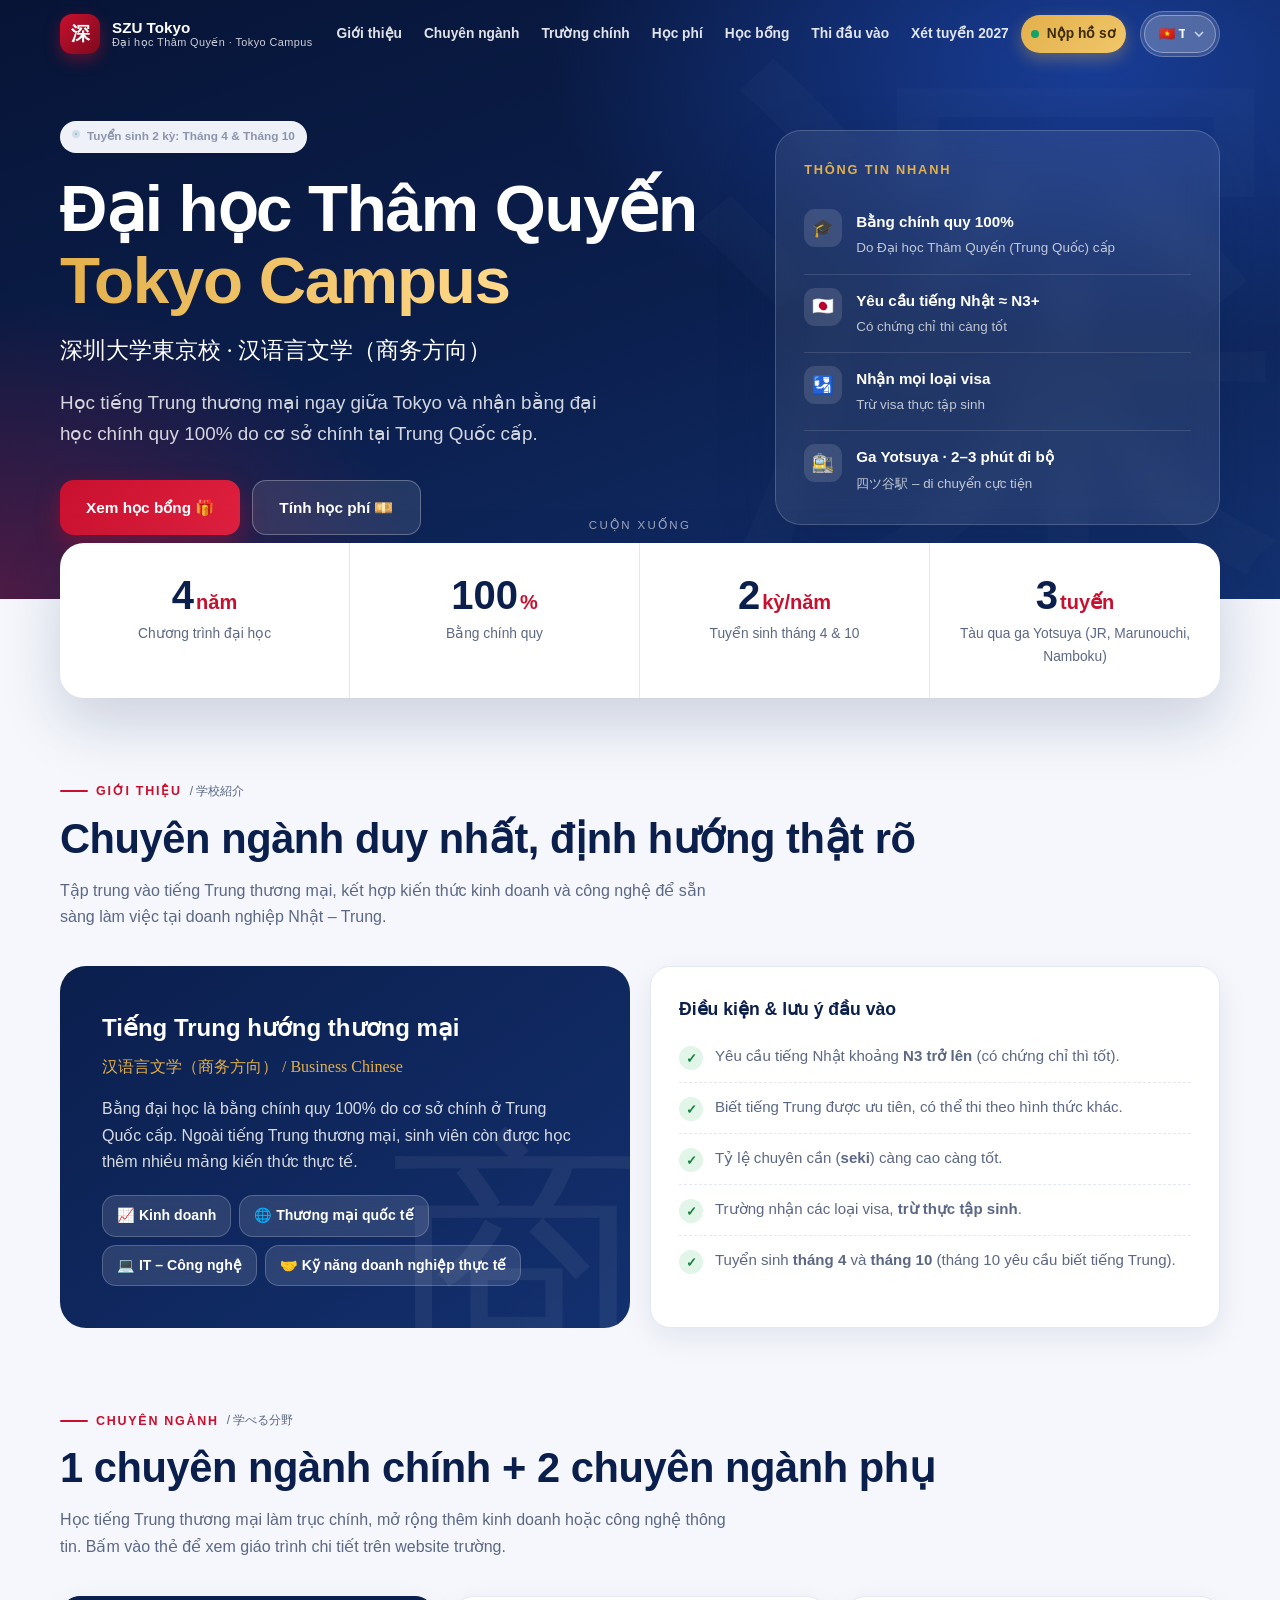
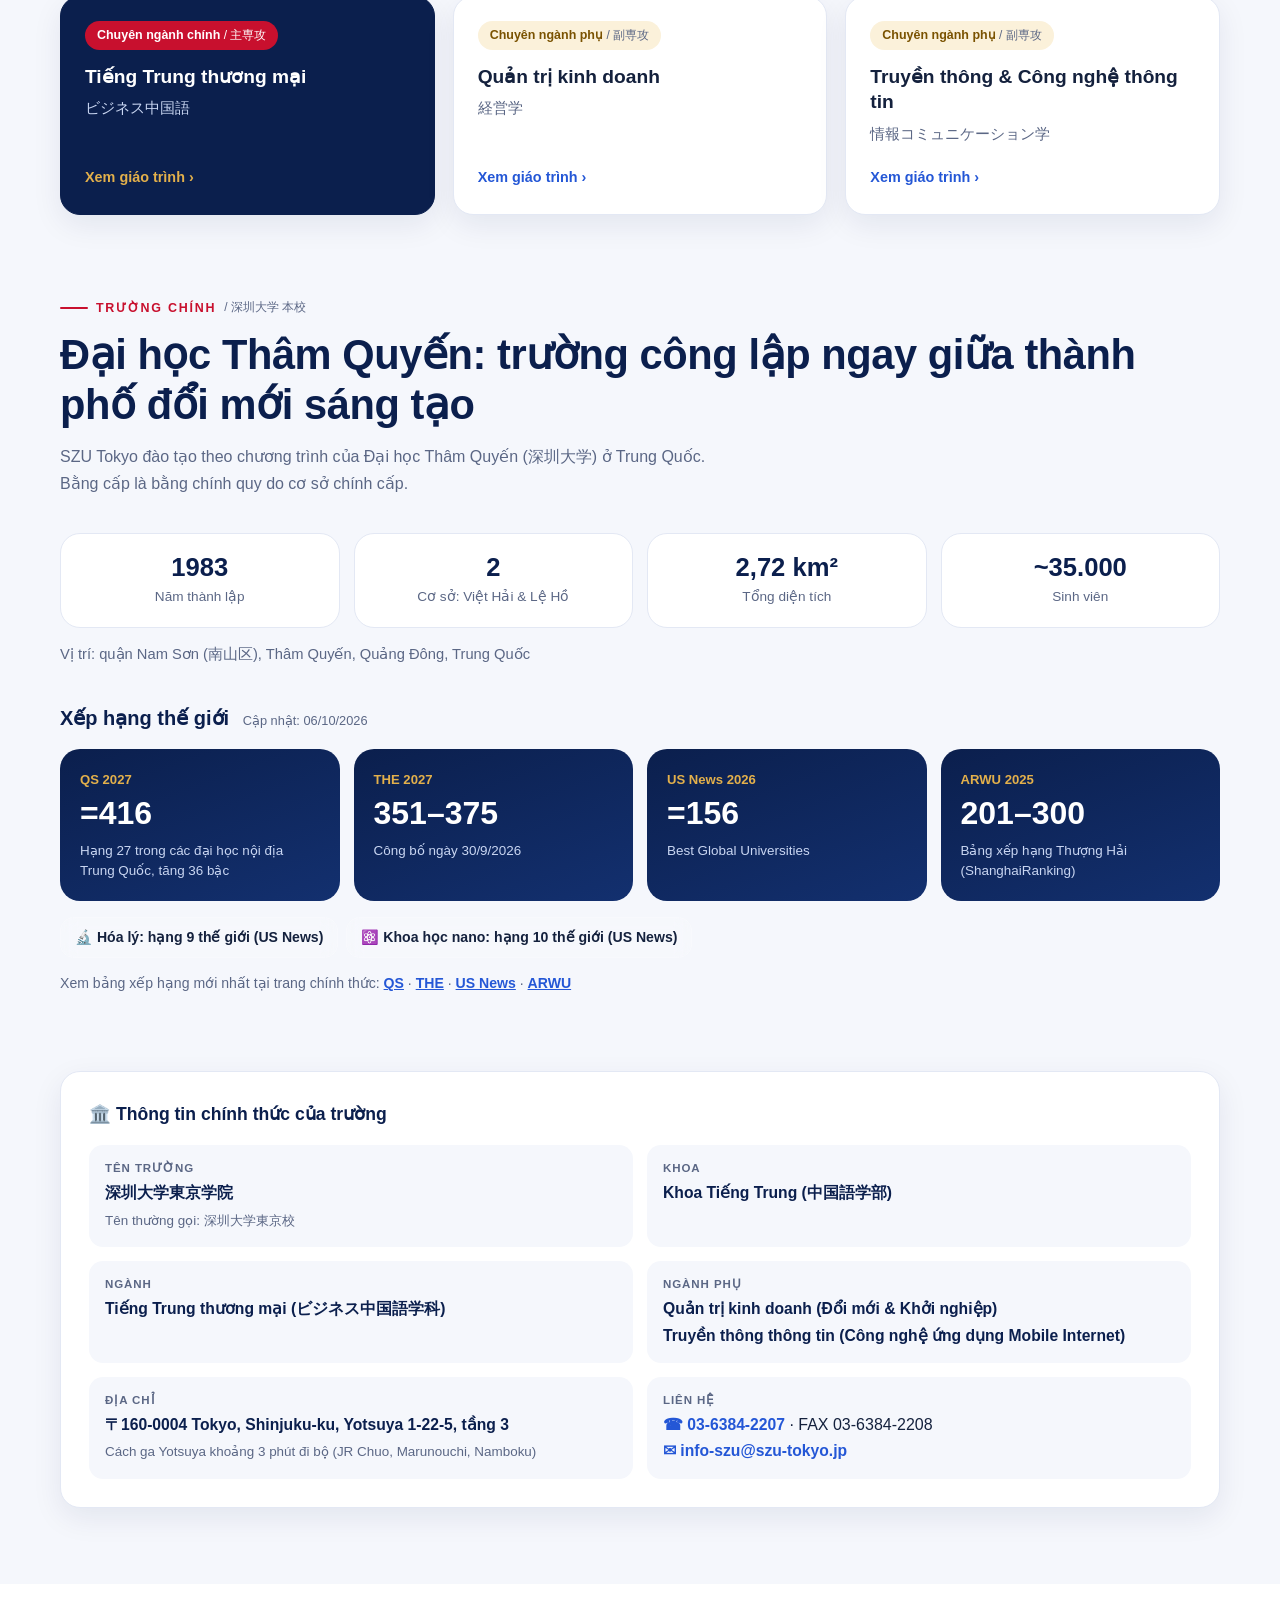
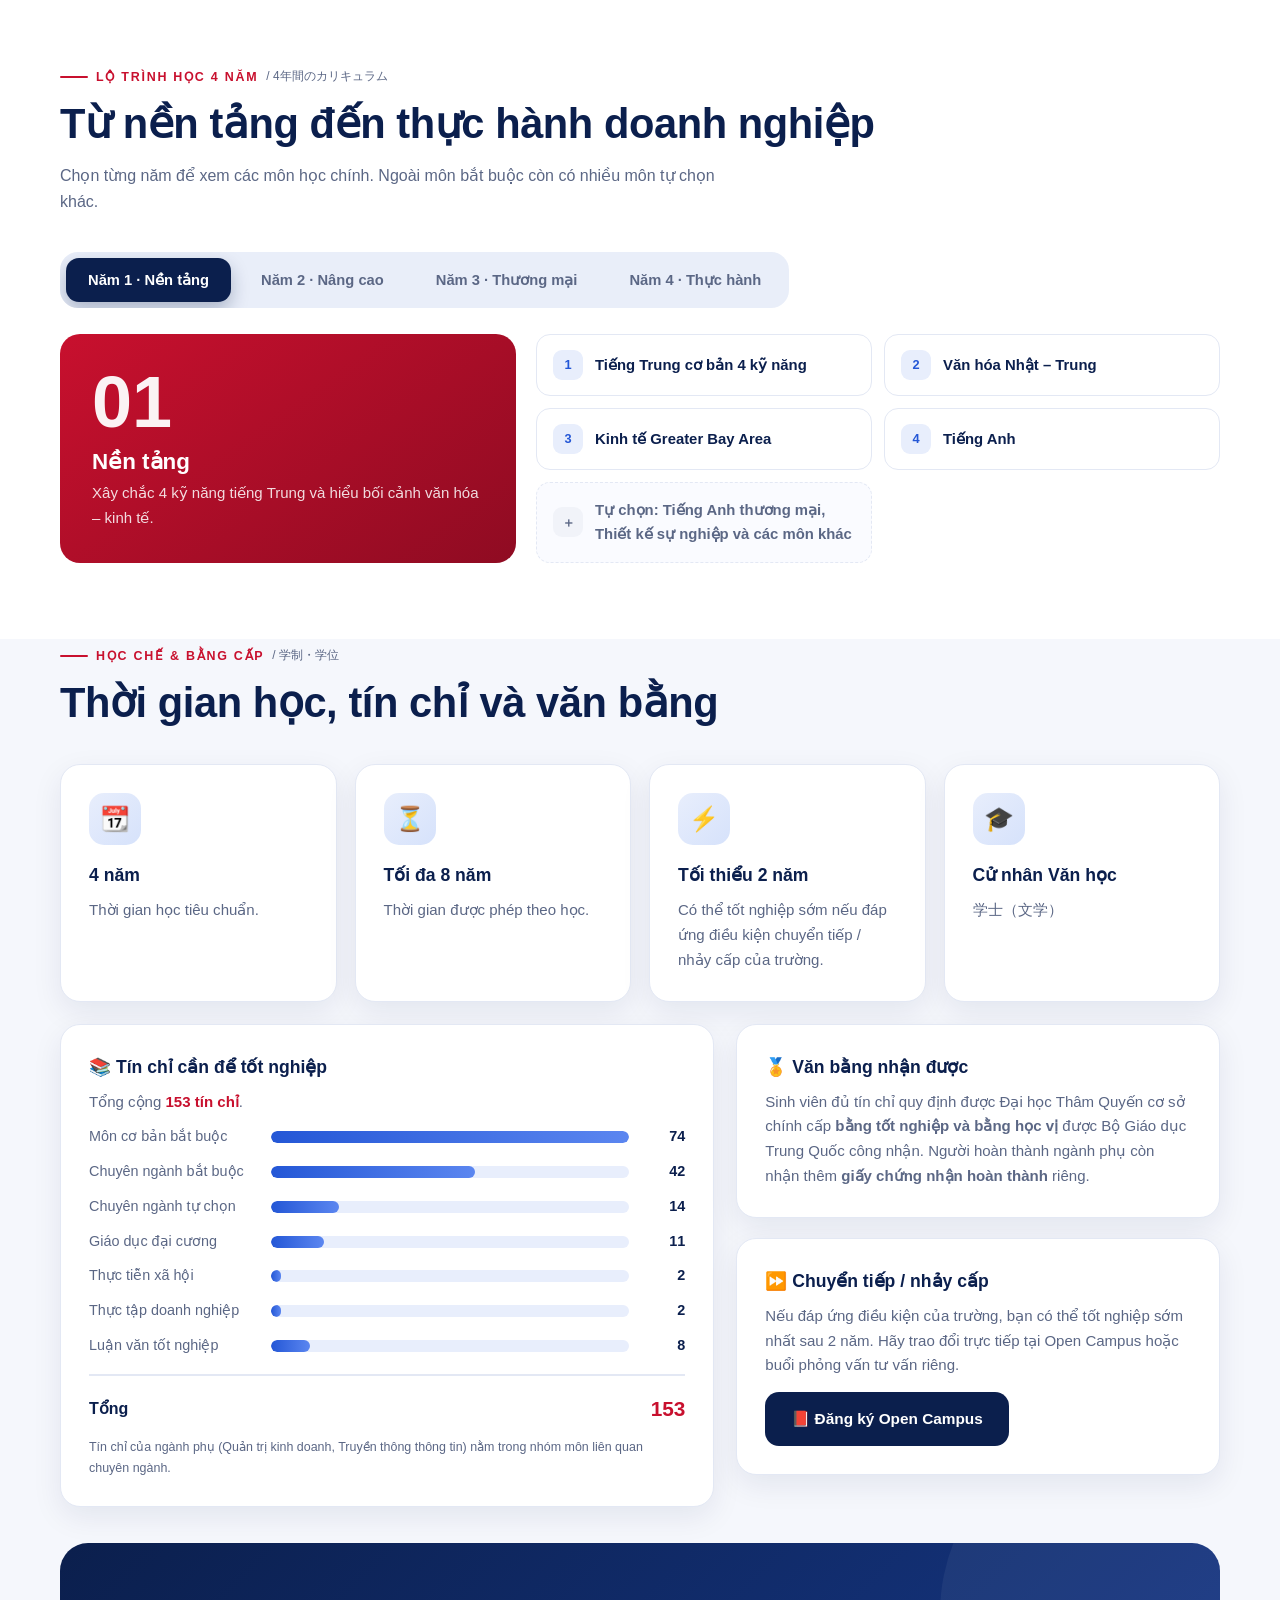
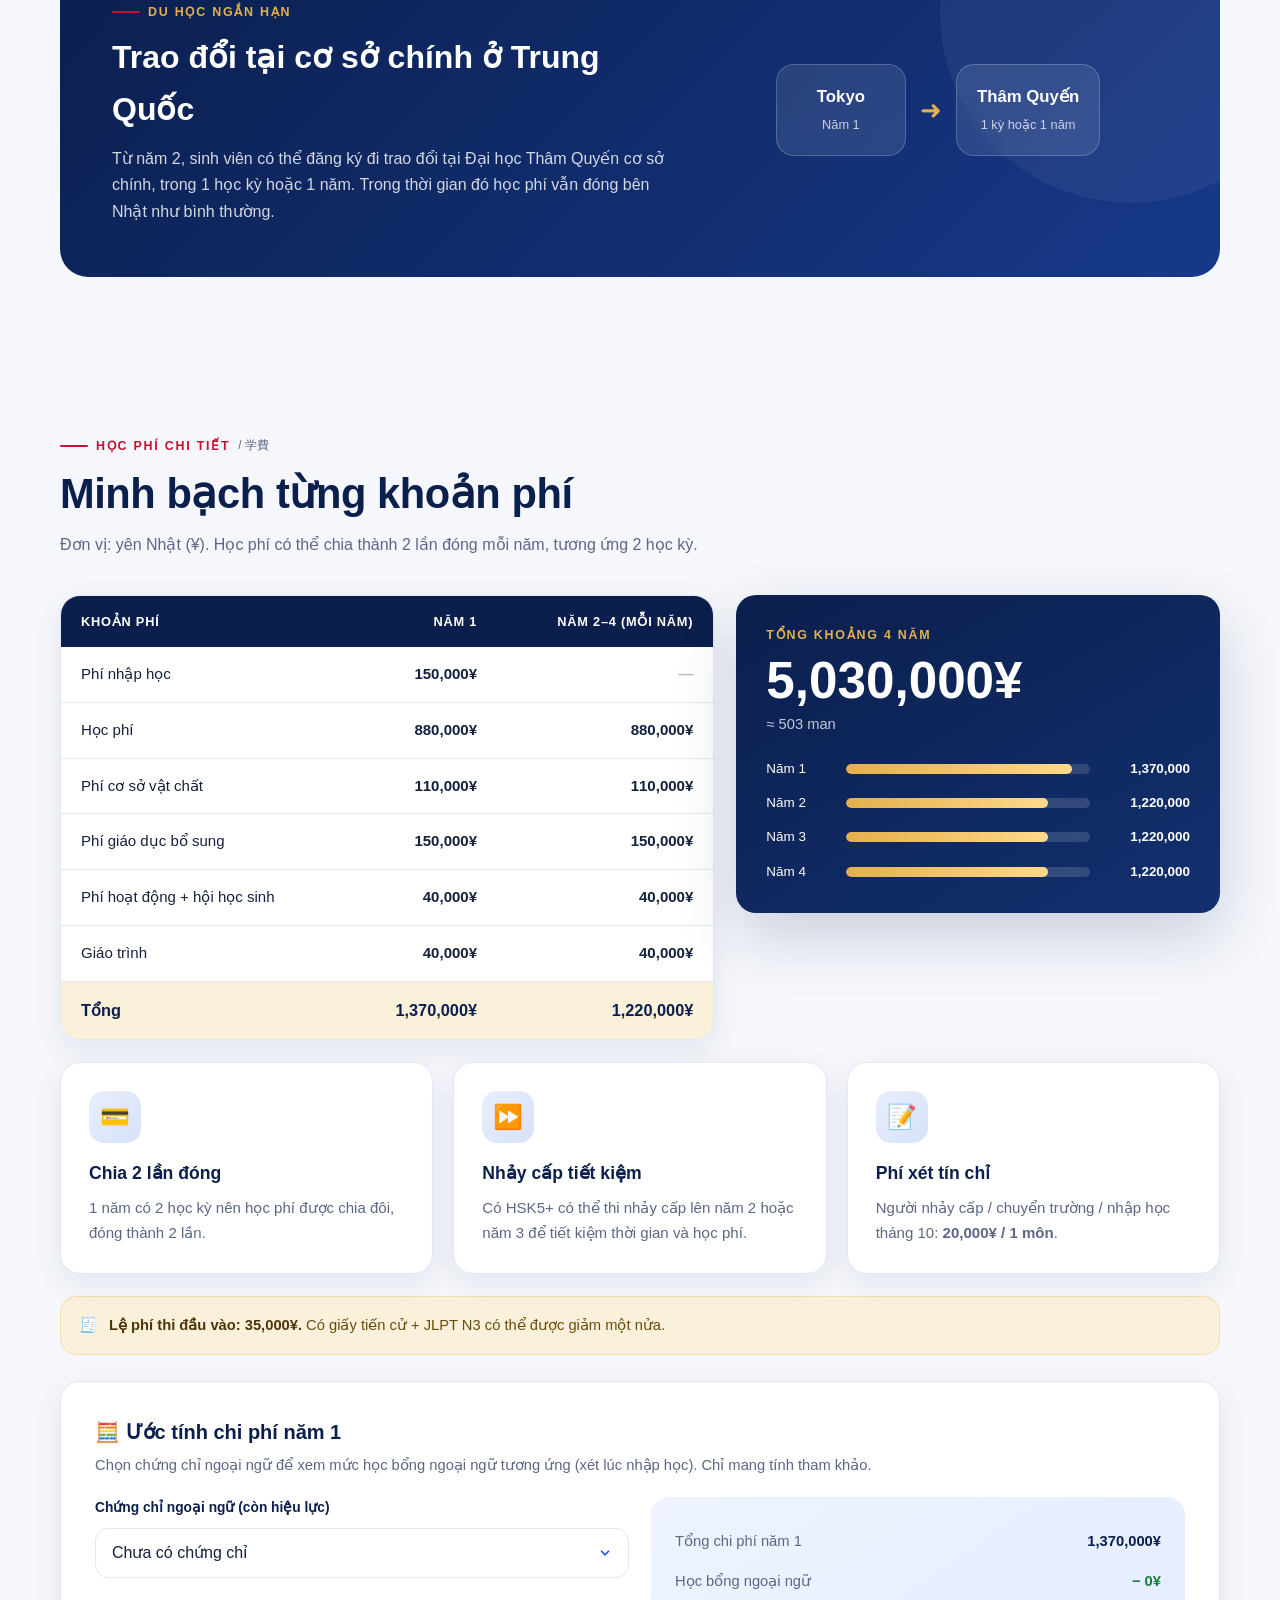
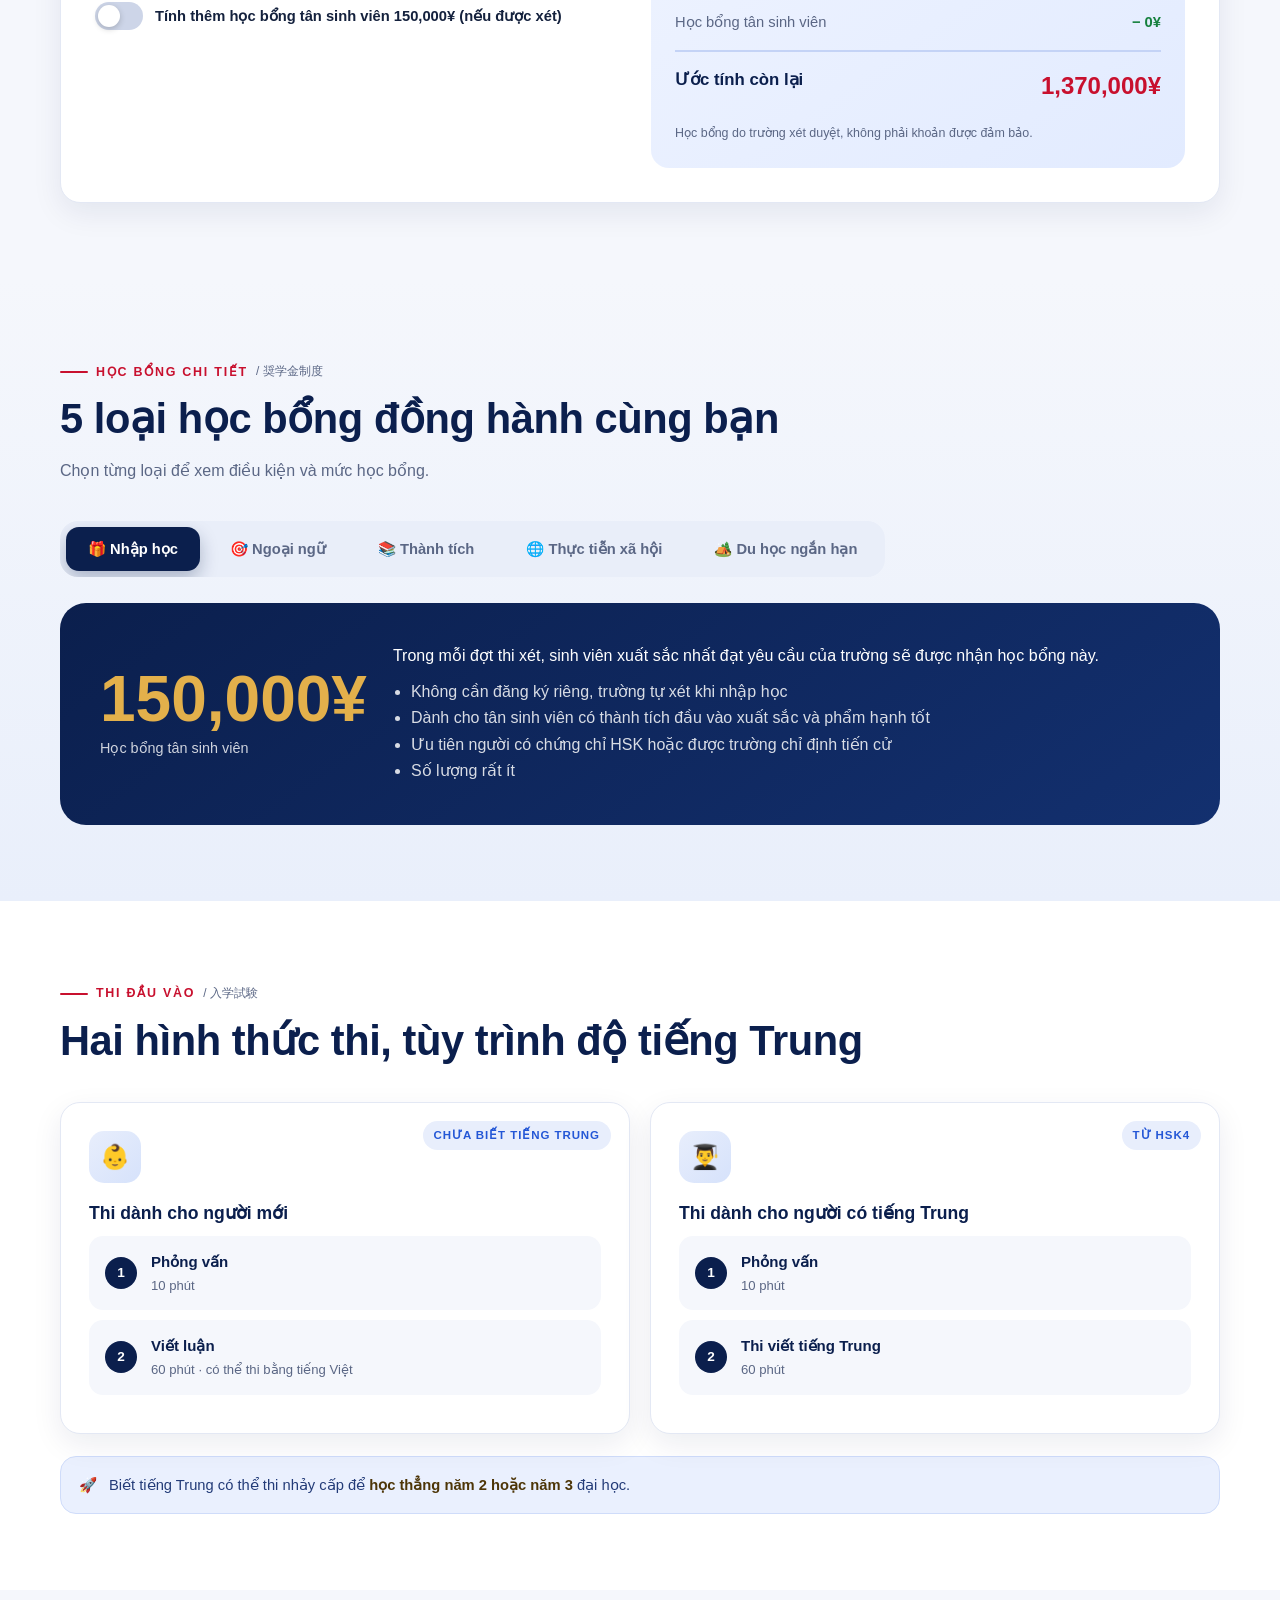
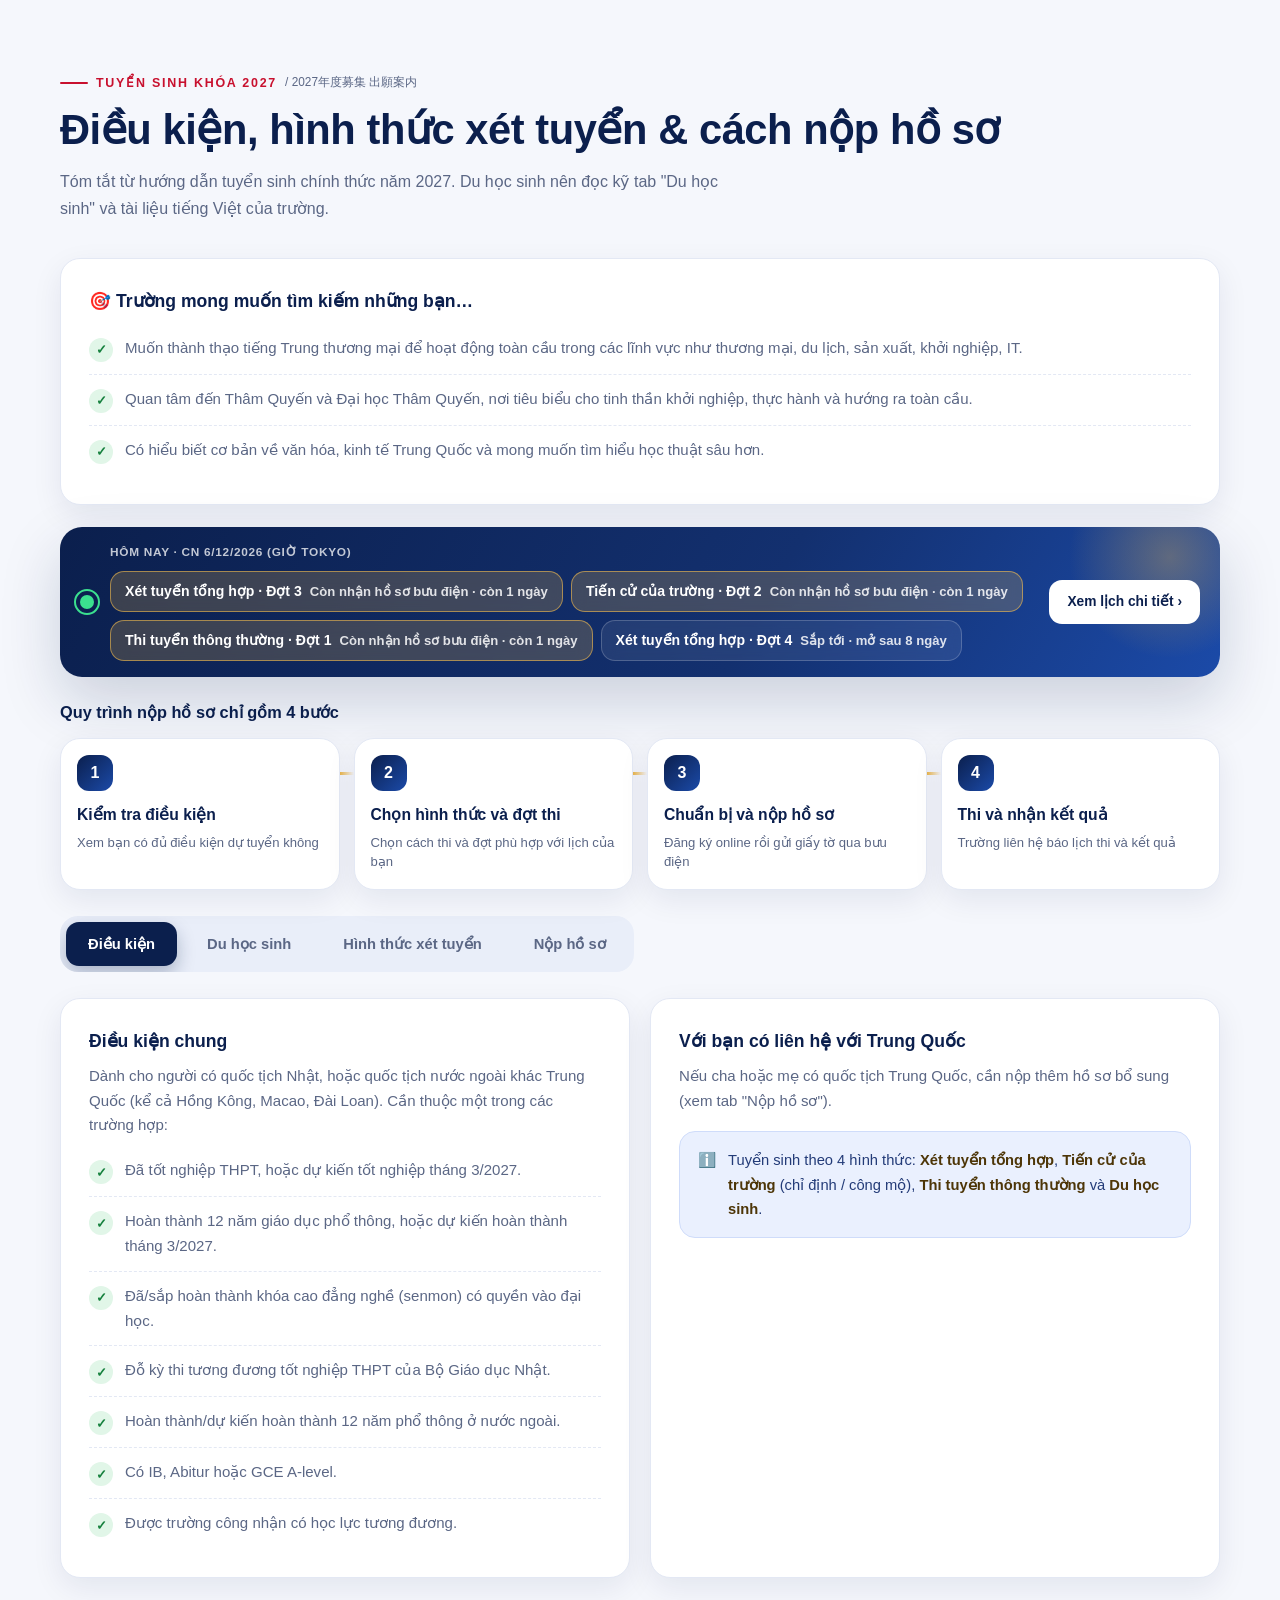
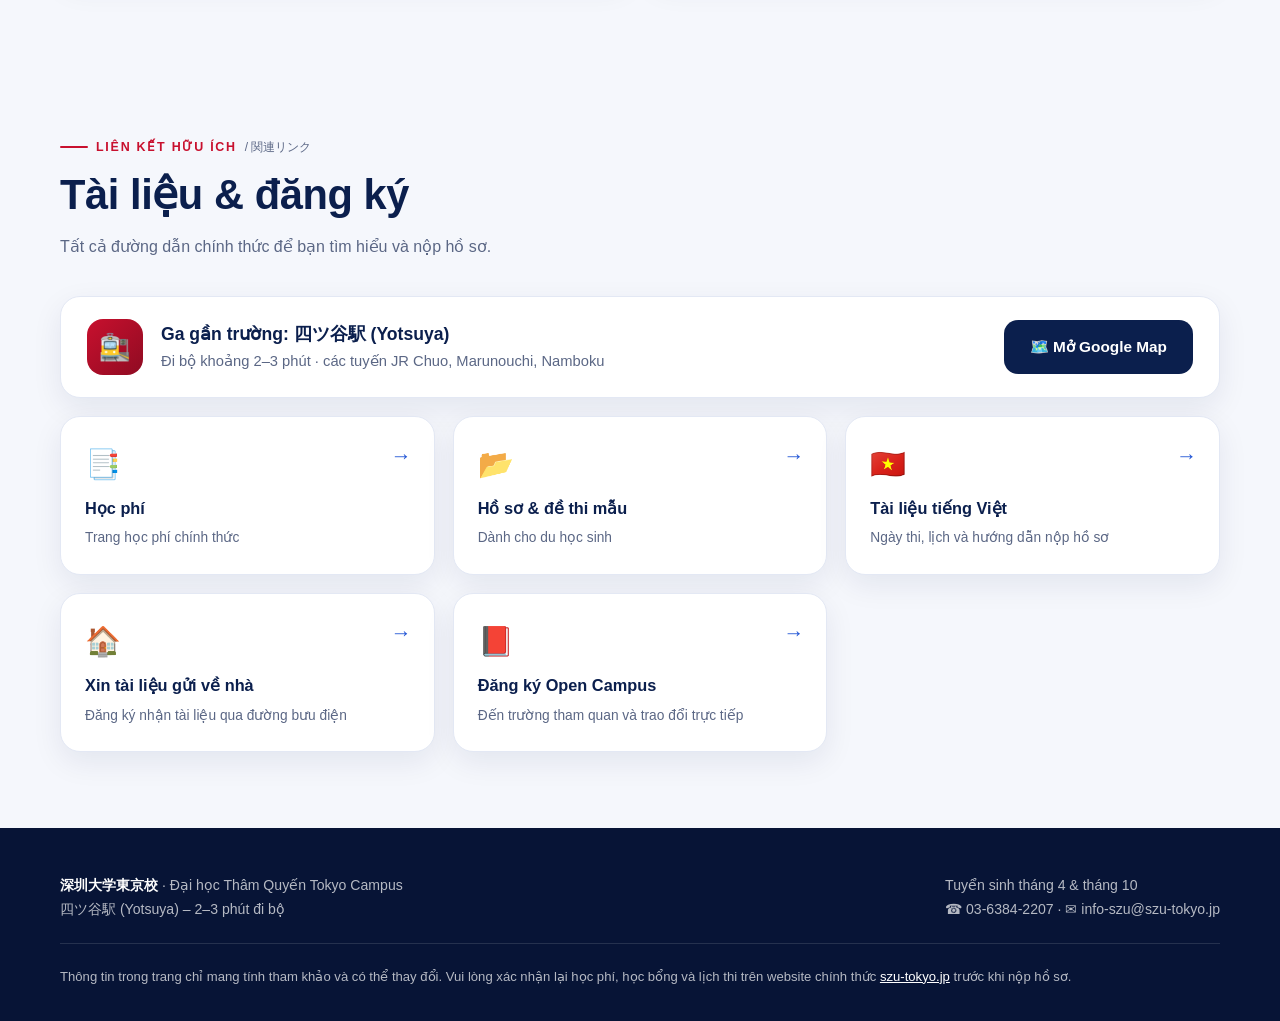
==== commit f941b0de: "Add files via upload" ====
--- a/index.html
+++ b/index.html
@@ -6,6 +6,10 @@
 <meta name="theme-color" content="#0b1f4d">
 <title>Đại học Thâm Quyến Tokyo Campus – Cẩm nang tuyển sinh</title>
 <meta name="description" content="Thông tin tuyển sinh Đại học Thâm Quyến Tokyo Campus: chương trình học, học phí, thi đầu vào, học bổng và liên kết hữu ích.">
+<link rel="icon" href="favicon.ico" sizes="any">
+<link rel="icon" type="image/png" sizes="32x32" href="favicon-32.png">
+<link rel="icon" type="image/png" sizes="16x16" href="favicon-16.png">
+<link rel="apple-touch-icon" sizes="180x180" href="apple-touch-icon.png">
 <link rel="preconnect" href="https://fonts.googleapis.com">
 <link rel="preconnect" href="https://fonts.gstatic.com" crossorigin>
 <link href="https://fonts.googleapis.com/css2?family=Be+Vietnam+Pro:wght@400;500;600;700;800&family=Noto+Serif+SC:wght@600;700&display=swap" rel="stylesheet">
@@ -25,9 +29,10 @@
       <a href="#chuyen-nganh">Chuyên ngành</a>
       <a href="#truong-chinh">Trường chính</a>
       <a href="#hoc-phi">Học phí</a>
+      <a href="#hoc-bong">Học bổng</a>
       <a href="#thi-dau-vao">Thi đầu vào</a>
       <a href="#xet-tuyen">Xét tuyển 2027</a>
-      <a href="#hoc-bong">Học bổng</a>
+      <a href="#xet-tuyen" class="nav-cta" data-open="a4"><i class="cta-dot"></i>Nộp hồ sơ</a>
     </nav>
     <div class="nav-tools">
       <div class="lang" id="lang"></div>
@@ -301,6 +306,19 @@
         </div>
       </div>
     </div>
+
+    <div class="exchange reveal" style="margin-top:36px">
+      <div>
+        <span class="eyebrow" style="color:var(--gold)">Du học ngắn hạn</span>
+        <h3>Trao đổi tại cơ sở chính ở Trung Quốc</h3>
+        <p>Từ năm 2, sinh viên có thể đăng ký đi trao đổi tại Đại học Thâm Quyến cơ sở chính, trong 1 học kỳ hoặc 1 năm. Trong thời gian đó học phí vẫn đóng bên Nhật như bình thường.</p>
+      </div>
+      <div class="route">
+        <div class="node"><b>Tokyo</b><span>Năm 1</span></div>
+        <div class="arrow">➜</div>
+        <div class="node"><b>Thâm Quyến</b><span>1 kỳ hoặc 1 năm</span></div>
+      </div>
+    </div>
   </div>
 </section>
 
@@ -378,6 +396,83 @@
   </div>
 </section>
 
+<!-- SCHOLARSHIP -->
+<section id="hoc-bong" class="sch-bg">
+  <div class="container">
+    <div class="section-head reveal">
+      <span class="eyebrow">Học bổng chi tiết <span class="ja">/ 奨学金制度</span></span>
+      <h2 class="title">5 loại học bổng đồng hành cùng bạn</h2>
+      <p class="lead">Chọn từng loại để xem điều kiện và mức học bổng.</p>
+    </div>
+    <div class="tabs sch-tabs reveal" role="tablist" id="schTabs">
+      <button class="tab active" data-t="s1">🎁 Nhập học</button>
+      <button class="tab" data-t="s2">🎯 Ngoại ngữ</button>
+      <button class="tab" data-t="s3">📚 Thành tích</button>
+      <button class="tab" data-t="s4">🌐 Thực tiễn xã hội</button>
+      <button class="tab" data-t="s5">🏕️ Du học ngắn hạn</button>
+    </div>
+
+    <div class="sch-panel active" id="s1">
+      <div class="big-sch">
+        <div><div class="v">150,000¥</div><div style="opacity:.8;font-size:.9rem;margin-top:6px">Học bổng tân sinh viên</div></div>
+        <div>
+          <p>Trong mỗi đợt thi xét, sinh viên xuất sắc nhất đạt yêu cầu của trường sẽ được nhận học bổng này.</p>
+          <ul><li>Không cần đăng ký riêng, trường tự xét khi nhập học</li><li>Dành cho tân sinh viên có thành tích đầu vào xuất sắc và phẩm hạnh tốt</li><li>Ưu tiên người có chứng chỉ HSK hoặc được trường chỉ định tiến cử</li><li>Số lượng rất ít</li></ul>
+        </div>
+      </div>
+    </div>
+
+    <div class="sch-panel" id="s2">
+      <div class="cert-list">
+        <div class="cert"><div class="m">🏆</div><div><h4>Cấp cao nhất</h4><div class="pills"><span class="pill">HSK6 (240+)</span><span class="pill">JLPT N1</span><span class="pill">Eiken 1級</span></div></div><div class="v">240,000¥</div></div>
+        <div class="cert"><div class="m">🥈</div><div><h4>Cấp trung – cao</h4><div class="pills"><span class="pill">HSK5</span><span class="pill">JLPT N2</span><span class="pill">Eiken 準1級</span></div></div><div class="v">120,000¥</div></div>
+        <div class="cert"><div class="m">🥉</div><div><h4>Cấp trung</h4><div class="pills"><span class="pill">HSK4</span><span class="pill">JLPT N3</span><span class="pill">Eiken 2級</span></div></div><div class="v">60,000¥</div></div>
+      </div>
+      <div class="note blue"><span>⭐</span><div><b>Điểm nổi bật:</b> sinh viên chứng minh được năng lực tiếng Trung bằng chứng chỉ HSK trước khi nhập học đều được nhận học bổng này.</div></div>
+      <div class="note"><span>⚠️</span><div><b>Cần nộp đơn đăng ký.</b> Chứng chỉ phải được cấp trong vòng <b>2 năm trước khi nhập học</b> và nộp bản chứng nhận đỗ trước khi nhập học. Nếu có nhiều chứng chỉ, trường lấy mức cao nhất làm chuẩn.</div></div>
+    </div>
+
+    <div class="sch-panel" id="s3">
+      <div class="note blue" style="margin:0 0 22px"><span>📌</span><div>Áp dụng từ <b>năm 2</b>, <b>cần nộp đơn</b>. Dành cho sinh viên xuất sắc, phẩm hạnh tốt, đạt tiêu chuẩn đánh giá của trường (số lượng có hạn). Mức tham khảo: <b>GPA tối thiểu 3.5/4.5</b> và tỷ lệ chuyên cần (seki) <b>từ 90% trở lên</b>.</div></div>
+      <div class="rank-grid">
+        <div class="rank first"><div class="medal">🥇</div><div class="name">Hạng nhất</div><div class="val">400,000¥</div></div>
+        <div class="rank"><div class="medal">🥈</div><div class="name">Hạng nhì</div><div class="val">200,000¥</div></div>
+        <div class="rank"><div class="medal">🥉</div><div class="name">Hạng ba</div><div class="val">100,000¥</div></div>
+      </div>
+      <div class="criteria"><strong>Xét dựa trên:</strong><span>Điểm số</span><span>Chuyên cần</span><span>Thái độ học tập</span><span>Thành tích tổng hợp</span></div>
+    </div>
+
+    <div class="sch-panel" id="s4">
+      <div class="note blue" style="margin:0 0 22px"><span>📌</span><div>Dành cho sinh viên <b>từ năm 2 trở lên</b>, <b>cần nộp đơn</b>: tích cực tham gia thực tiễn xã hội, phẩm hạnh tốt, đạt tiêu chuẩn đánh giá của trường.</div></div>
+      <div class="rank-grid">
+        <div class="rank first"><div class="medal">🥇</div><div class="name">Hạng nhất</div><div class="val">200,000¥</div></div>
+        <div class="rank"><div class="medal">🥈</div><div class="name">Hạng nhì</div><div class="val">120,000¥</div></div>
+        <div class="rank"><div class="medal">🥉</div><div class="name">Hạng ba</div><div class="val">60,000¥</div></div>
+      </div>
+      <div class="criteria"><strong>Xét dựa trên:</strong><span>Đóng góp cộng đồng</span><span>Nhiệt huyết</span><span>Học tập</span><span>Chuyên cần</span></div>
+    </div>
+
+    <div class="sch-panel" id="s5">
+      <div class="camp">
+        <div class="hero-camp">
+          <div class="big">2 <small>tuần</small></div>
+          <h3>Hỗ trợ du học ngắn hạn tại Trung Quốc</h3>
+          <p>Tổ chức tại Đại học Thâm Quyến cơ sở chính. Học tập, trải nghiệm và tham quan doanh nghiệp vừa và lớn tại Thâm Quyến.</p>
+        </div>
+        <div class="two-col-list">
+          <div class="card"><h3>✅ Trường hỗ trợ</h3>
+            <ul class="mini-list"><li>Khách sạn 🏨</li><li>Hoạt động trải nghiệm</li><li>Tham quan doanh nghiệp lớn tại Trung Quốc</li><li>Di chuyển trong Thâm Quyến</li><li>Và nhiều hoạt động khác</li></ul>
+          </div>
+          <div class="card"><h3>🎒 Sinh viên tự túc</h3>
+            <ul class="mini-list"><li>Vé máy bay</li><li>Visa</li><li>Chi phí cá nhân</li></ul>
+          </div>
+        </div>
+      </div>
+      <div class="note"><span>⭐</span><div>Hình thức <b>miễn giảm chi phí</b> du học ngắn hạn (học phí, phí hoạt động). <b>Cần nộp đơn</b>, áp dụng từ năm 2 cho sinh viên tham gia chương trình ngắn hạn tại Đại học Thâm Quyến cơ sở chính, <b>không áp dụng với sinh viên nhảy cấp</b>. Số lượng có hạn, ưu tiên sinh viên có thành tích tốt.</div></div>
+    </div>
+  </div>
+</section>
+
 <!-- EXAM -->
 <section id="thi-dau-vao" style="background:#fff">
   <div class="container">
@@ -407,18 +502,7 @@
     </div>
     <div class="note blue reveal"><span>🚀</span><div>Biết tiếng Trung có thể thi nhảy cấp để <b>học thẳng năm 2 hoặc năm 3</b> đại học.</div></div>
 
-    <div class="exchange reveal" style="margin-top:44px">
-      <div>
-        <span class="eyebrow" style="color:var(--gold)">Du học ngắn hạn</span>
-        <h3>Trao đổi tại cơ sở chính ở Trung Quốc</h3>
-        <p>Từ năm 2, sinh viên có thể đăng ký đi trao đổi tại Đại học Thâm Quyến cơ sở chính, trong 1 học kỳ hoặc 1 năm. Trong thời gian đó học phí vẫn đóng bên Nhật như bình thường.</p>
-      </div>
-      <div class="route">
-        <div class="node"><b>Tokyo</b><span>Năm 1</span></div>
-        <div class="arrow">➜</div>
-        <div class="node"><b>Thâm Quyến</b><span>1 kỳ hoặc 1 năm</span></div>
-      </div>
-    </div>
+
   </div>
 </section>
 
@@ -438,6 +522,18 @@
         <li><span>Quan tâm đến Thâm Quyến và Đại học Thâm Quyến, nơi tiêu biểu cho tinh thần khởi nghiệp, thực hành và hướng ra toàn cầu.</span></li>
         <li><span>Có hiểu biết cơ bản về văn hóa, kinh tế Trung Quốc và mong muốn tìm hiểu học thuật sâu hơn.</span></li>
       </ul>
+    </div>
+
+    <div class="live reveal" id="liveBanner" aria-live="polite"></div>
+
+    <div class="flow-wrap reveal">
+      <p class="flow-title">Quy trình nộp hồ sơ chỉ gồm 4 bước</p>
+      <ol class="flow" id="applyFlow">
+        <li><button type="button" data-open="a1" data-to="admTabs"><span class="n">1</span><b>Kiểm tra điều kiện</b><small>Xem bạn có đủ điều kiện dự tuyển không</small></button></li>
+        <li><button type="button" data-open="a3" data-to="admTabs"><span class="n">2</span><b>Chọn hình thức và đợt thi</b><small>Chọn cách thi và đợt phù hợp với lịch của bạn</small></button></li>
+        <li><button type="button" data-open="a4" data-to="applyGuide"><span class="n">3</span><b>Chuẩn bị và nộp hồ sơ</b><small>Đăng ký online rồi gửi giấy tờ qua bưu điện</small></button></li>
+        <li><button type="button" data-open="a4" data-to="schedCard"><span class="n">4</span><b>Thi và nhận kết quả</b><small>Trường liên hệ báo lịch thi và kết quả</small></button></li>
+      </ol>
     </div>
 
     <div class="tabs reveal" role="tablist" id="admTabs">
@@ -479,6 +575,7 @@
           <li><span>Đã học <b>từ 1 năm trở lên</b> tại trường Nhật ngữ được Bộ trưởng Tư pháp công nhận với tư cách lưu trú "Du học", <b>hoặc</b> có năng lực tiếng Nhật tương đương <b>N2</b>.</span></li>
         </ul>
         <div class="note"><span>📞</span><div>Nếu muốn xin tiến cử từ trường Nhật ngữ, chuyển tiếp hoặc nhảy cấp, hãy liên hệ trực tiếp với trường qua <b>03-6384-2207</b> hoặc <b>info-szu@szu-tokyo.jp</b>.</div></div>
+        <a class="btn dark" style="margin-top:16px" href="#xet-tuyen" data-open="a4" data-who="intl" data-to="applyGuide">Xem danh sách hồ sơ và cách nộp dành cho du học sinh ›</a>
       </div>
     </div>
 
@@ -523,6 +620,93 @@
     </div>
 
     <div class="adm-panel" id="a4" style="margin-top:26px">
+      <div class="who reveal" id="applyGuide">
+        <p class="who-q">Bạn thuộc nhóm nào?</p>
+        <div class="who-sw" role="tablist">
+          <button type="button" role="tab" class="on" data-who="intl"><span class="wi">🌏</span>Du học sinh</button>
+          <button type="button" role="tab" data-who="hs"><span class="wi">🏫</span>Học sinh cấp 3 tại Nhật</button>
+        </div>
+      </div>
+
+      <div class="who-panel" data-wp="intl">
+        <p class="who-hint">Danh sách dưới đây dành riêng cho du học sinh, có thêm giấy tờ chứng minh tài chính.</p>
+        <div class="guide">
+          <div class="gstep" id="gs1">
+            <span class="gn">1</span>
+            <div class="gb">
+              <h3>Kiểm tra điều kiện dự tuyển</h3>
+              <p>Không mang quốc tịch Trung Quốc (kể cả Hồng Kông, Ma Cao, Đài Loan) và thuộc một trong các trường hợp sau:</p>
+              <ul class="checklist">
+                <li><span>Đã hoặc dự kiến hoàn thành chương trình giáo dục phổ thông từ 12 năm trở lên.</span></li>
+                <li><span>Có bằng Tú tài quốc tế (IB), Abitur hoặc GCE A-level, là các bằng đủ điều kiện vào đại học nước ngoài.</span></li>
+                <li><span>Được trường công nhận có học lực tương đương các điều kiện trên.</span></li>
+              </ul>
+            </div>
+          </div>
+
+          <div class="gstep" id="gs2">
+            <span class="gn">2</span>
+            <div class="gb">
+              <h3>Chuẩn bị hồ sơ</h3>
+              <div class="prog" id="docProg"><div class="bar"><i></i></div><span class="pt"></span></div>
+              <h4 class="gh">Hồ sơ bắt buộc</h4>
+              <ol class="docs">
+            <li class="doc"><label><input type="checkbox" data-k="r1"><span class="cb"></span><span class="dtx">Đơn đăng ký WEB của Đại học Thâm Quyến Tokyo (mẫu dành cho du học sinh)</span></label></li>
+            <li class="doc"><label><input type="checkbox" data-k="r2"><span class="cb"></span><span class="dtx">Bản lý do ứng tuyển (Hướng dẫn tuyển chọn, tr.10) <a class="tg dl" href="https://szu-tokyo.jp/downloads/#ryugakudocuments" target="_blank" rel="noopener">Tải mẫu</a></span></label></li>
+            <li class="doc"><label><input type="checkbox" data-k="r3"><span class="cb"></span><span class="dtx">Giấy chứng nhận tốt nghiệp bậc học cuối (bản sao của bản gốc kèm bản dịch tiếng Anh)</span></label></li>
+            <li class="doc"><label><input type="checkbox" data-k="r4"><span class="cb"></span><span class="dtx">Bảng điểm bậc học cuối (bản sao của bản gốc kèm bản dịch tiếng Anh)</span></label></li>
+            <li class="doc"><label><input type="checkbox" data-k="r5"><span class="cb"></span><span class="dtx">Giấy chứng nhận chuyên cần và bảng điểm của trường Nhật ngữ (bản gốc, chỉ gửi bưu điện) <em class="tg seal">Chỉ gửi bưu điện · không bóc niêm phong</em></span></label></li>
+            <li class="doc"><label><input type="checkbox" data-k="r6"><span class="cb"></span><span class="dtx">Phiếu đánh giá học tập 調査書 (Hướng dẫn tuyển chọn, tr.14) <a class="tg dl" href="https://szu-tokyo.jp/downloads/#ryugakudocuments" target="_blank" rel="noopener">Tải mẫu</a><em class="tg seal">Chỉ gửi bưu điện · không bóc niêm phong</em></span></label></li>
+            <li class="doc"><label><input type="checkbox" data-k="r7"><span class="cb"></span><span class="dtx">Bản sao tất cả sổ tiết kiệm đang có tại Nhật (ngân hàng online thì chụp màn hình)</span></label></li>
+            <li class="doc"><label><input type="checkbox" data-k="r8"><span class="cb"></span><span class="dtx">Giấy chứng nhận nộp thuế/miễn thuế của năm trước (xin tại ủy ban phường/quận/thành phố)</span></label></li>
+            <li class="doc"><label><input type="checkbox" data-k="r9"><span class="cb"></span><span class="dtx">Giấy tờ chứng minh lịch sử chuyển tiền từ nước ngoài</span></label></li>
+            <li class="doc"><label><input type="checkbox" data-k="r10"><span class="cb"></span><span class="dtx">Bảng lương/thù lao của tất cả nơi làm thêm</span></label></li>
+            <li class="doc"><label><input type="checkbox" data-k="r11"><span class="cb"></span><span class="dtx">Giấy cam kết chi trả chi phí 経費支弁書 (Hướng dẫn tuyển chọn, tr.12) <a class="tg dl" href="https://szu-tokyo.jp/downloads/#ryugakudocuments" target="_blank" rel="noopener">Tải mẫu</a></span></label></li>
+            <li class="doc"><label><input type="checkbox" data-k="r12"><span class="cb"></span><span class="dtx">Bản sao hộ chiếu (màu)</span></label></li>
+            <li class="doc"><label><input type="checkbox" data-k="r13"><span class="cb"></span><span class="dtx">Bản sao thẻ lưu trú (màu)</span></label></li>
+            <li class="doc"><label><input type="checkbox" data-k="r14"><span class="cb"></span><span class="dtx">Bản sao thẻ bảo hiểm y tế quốc dân (màu)</span></label></li>
+            <li class="doc"><label><input type="checkbox" data-k="r15"><span class="cb"></span><span class="dtx">Ảnh thẻ (nền trắng, dọc 4cm × ngang 3cm)</span></label></li>
+              </ol>
+              <div class="dl-row"><a class="btn dark sm" href="https://szu-tokyo.jp/downloads/#ryugakudocuments" target="_blank" rel="noopener"><span>📥</span> Tải mẫu giấy tờ</a><span class="dl-note">Mục 2, 6 và 11 cùng thư tiến cử có mẫu để tải tại trang tài liệu của trường.</span></div>
+              <h4 class="gh">Hồ sơ không bắt buộc (nộp thêm nếu có)</h4>
+              <p class="sub-lab">Giấy tờ chứng minh năng lực ngôn ngữ</p>
+              <ul class="docs opt">
+            <li class="doc"><label><input type="checkbox" data-k="o1"><span class="cb"></span><span class="dtx">Bảng điểm HSK</span></label></li>
+            <li class="doc"><label><input type="checkbox" data-k="o2"><span class="cb"></span><span class="dtx">Giấy chứng nhận JLPT</span></label></li>
+            <li class="doc"><label><input type="checkbox" data-k="o3"><span class="cb"></span><span class="dtx">Chứng chỉ ngoại ngữ khác (TOEFL, v.v.)</span></label></li>
+              </ul>
+              <ul class="docs opt">
+            <li class="doc"><label><input type="checkbox" data-k="o4"><span class="cb"></span><span class="dtx">Thư tiến cử (nếu xét tuyển tiến cử) <a class="tg dl" href="https://szu-tokyo.jp/downloads/#ryugakudocuments" target="_blank" rel="noopener">Tải mẫu</a></span></label></li>
+              </ul>
+            </div>
+          </div>
+
+          <div class="gstep" id="gs3">
+            <span class="gn">3</span>
+            <div class="gb">
+              <h3>Đăng ký online</h3>
+              <p>Nhập thông tin cần thiết và tải hồ sơ lên qua đường dẫn bên dưới.</p>
+              <div class="note"><span>⚠️</span><div>Học bạ (調査書) và bảng điểm do trường cấp thì bản thân không được bóc niêm phong, nên phải gửi riêng qua bưu điện.</div></div>
+              <a class="btn gold" style="margin-top:14px" href="https://szu-tokyo.jp/applyformint/" target="_blank" rel="noopener"><span>📝</span> Mở form đăng ký online (du học sinh)</a>
+            </div>
+          </div>
+
+          <div class="gstep" id="gs4">
+            <span class="gn">4</span>
+            <div class="gb">
+              <h3>Gửi hồ sơ qua bưu điện</h3>
+              <p>Chuẩn bị đầy đủ giấy tờ rồi gửi đến địa chỉ sau:</p>
+              <div class="addr" id="mailAddr"><b>Gửi đến:</b><br>〒160-0004 東京都新宿区四谷1-22-5 3F<br>深圳大学東京校 入試担当</div>
+              <div class="btn-row">
+                <button type="button" class="btn dark sm" id="copyAddr"><span>📋</span><span class="cl"></span></button>
+                <a class="btn ghost sm" href="https://szu-tokyo.jp/wp-content/uploads/2025/05/%E7%95%99%E5%AD%A6%E7%94%9F%E7%94%A8%E3%80%80%E9%83%B5%E9%80%81%E3%83%A9%E3%83%99%E3%83%AB.png" target="_blank" rel="noopener"><span>🏷️</span> Tải nhãn dán gửi thư</a>
+              </div>
+            </div>
+          </div>
+        </div>
+      </div>
+
+      <div class="who-panel" data-wp="hs" hidden>
       <div class="grid-2">
         <div class="card">
           <h3>Bước 1 · Đăng ký online</h3>
@@ -551,9 +735,13 @@
           <li><span>Bản sao màu hoặc ảnh chụp thẻ lưu trú của cha/mẹ có quốc tịch Trung Quốc.</span></li>
         </ul>
       </div>
-      <div class="card sched-card" style="margin-top:20px">
+      </div>
+
+      <div class="card sched-card" id="schedCard" style="margin-top:20px">
         <h3>📅 Lịch tuyển sinh chi tiết</h3>
         <p class="sched-lead">Mỗi hình thức chia thành nhiều đợt. Mỗi đợt có hạn đăng ký online, hạn gửi hồ sơ qua bưu điện, ngày thi và ngày công bố kết quả.</p>
+        <div id="schedLive" class="sched-live"></div>
+        <details class="sched-more"><summary data-sk="table">Xem dạng bảng</summary>
         <div class="table-card"><div class="table-scroll">
           <table class="sched">
             <thead><tr><th>Hình thức</th><th>Đợt</th><th>Chỉ tiêu</th><th>Đăng ký online</th><th>Hồ sơ bưu điện (hạn đến nơi)</th><th>Ngày thi</th><th>Kết quả (chậm nhất)</th><th>Nội dung xét tuyển</th></tr></thead>
@@ -573,88 +761,12 @@
             </tbody>
           </table>
         </div></div>
+        </details>
         <div class="note blue"><span>⏰</span><div>Hạn đăng ký online là 23:59 ngày cuối của mỗi đợt. Hồ sơ gửi bưu điện phải đến nơi trước hạn ghi trong bảng.</div></div>
       </div>
       <div class="note" style="margin-top:20px"><span>🧾</span><div><b>Lệ phí thi đầu vào: 35,000¥.</b> Có giấy tiến cử + JLPT N3 có thể được giảm một nửa.</div></div>
       <div class="note"><span>📝</span><div><b>Phí xét tín chỉ</b><br>Người nhảy cấp / chuyển trường / nhập học tháng 10: <b>20,000¥ / 1 môn</b>.</div></div>
       <div class="note"><span>📞</span><div>Sau khi xét hồ sơ, trường sẽ liên hệ qua điện thoại hoặc email để báo kết quả sơ tuyển, lịch thi và việc nộp lệ phí xét tuyển. Lịch tuyển sinh chi tiết (đợt nhập học tháng 10/2026 và tháng 4/2027) xem tại <a href="https://szu-tokyo.jp/vi/huong-dan-va-tai-lieu-can-thiet-de-nop-don-danh-cho-sinh-vien-quoc-te/" target="_blank" rel="noopener" style="color:inherit;font-weight:700">tài liệu tiếng Việt của trường</a>.</div></div>
-    </div>
-  </div>
-</section>
-
-<!-- SCHOLARSHIP -->
-<section id="hoc-bong" class="sch-bg">
-  <div class="container">
-    <div class="section-head reveal">
-      <span class="eyebrow">Học bổng chi tiết <span class="ja">/ 奨学金制度</span></span>
-      <h2 class="title">5 loại học bổng đồng hành cùng bạn</h2>
-      <p class="lead">Chọn từng loại để xem điều kiện và mức học bổng.</p>
-    </div>
-    <div class="tabs sch-tabs reveal" role="tablist" id="schTabs">
-      <button class="tab active" data-t="s1">🎁 Nhập học</button>
-      <button class="tab" data-t="s2">🎯 Ngoại ngữ</button>
-      <button class="tab" data-t="s3">📚 Thành tích</button>
-      <button class="tab" data-t="s4">🌐 Thực tiễn xã hội</button>
-      <button class="tab" data-t="s5">🏕️ Du học ngắn hạn</button>
-    </div>
-
-    <div class="sch-panel active" id="s1">
-      <div class="big-sch">
-        <div><div class="v">150,000¥</div><div style="opacity:.8;font-size:.9rem;margin-top:6px">Học bổng tân sinh viên</div></div>
-        <div>
-          <p>Trong mỗi đợt thi xét, sinh viên xuất sắc nhất đạt yêu cầu của trường sẽ được nhận học bổng này.</p>
-          <ul><li>Không cần đăng ký riêng, trường tự xét khi nhập học</li><li>Dành cho tân sinh viên có thành tích đầu vào xuất sắc và phẩm hạnh tốt</li><li>Ưu tiên người có chứng chỉ HSK hoặc được trường chỉ định tiến cử</li><li>Số lượng rất ít</li></ul>
-        </div>
-      </div>
-    </div>
-
-    <div class="sch-panel" id="s2">
-      <div class="cert-list">
-        <div class="cert"><div class="m">🏆</div><div><h4>Cấp cao nhất</h4><div class="pills"><span class="pill">HSK6 (240+)</span><span class="pill">JLPT N1</span><span class="pill">Eiken 1級</span></div></div><div class="v">240,000¥</div></div>
-        <div class="cert"><div class="m">🥈</div><div><h4>Cấp trung – cao</h4><div class="pills"><span class="pill">HSK5</span><span class="pill">JLPT N2</span><span class="pill">Eiken 準1級</span></div></div><div class="v">120,000¥</div></div>
-        <div class="cert"><div class="m">🥉</div><div><h4>Cấp trung</h4><div class="pills"><span class="pill">HSK4</span><span class="pill">JLPT N3</span><span class="pill">Eiken 2級</span></div></div><div class="v">60,000¥</div></div>
-      </div>
-      <div class="note blue"><span>⭐</span><div><b>Điểm nổi bật:</b> sinh viên chứng minh được năng lực tiếng Trung bằng chứng chỉ HSK trước khi nhập học đều được nhận học bổng này.</div></div>
-      <div class="note"><span>⚠️</span><div><b>Cần nộp đơn đăng ký.</b> Chứng chỉ phải được cấp trong vòng <b>2 năm trước khi nhập học</b> và nộp bản chứng nhận đỗ trước khi nhập học. Nếu có nhiều chứng chỉ, trường lấy mức cao nhất làm chuẩn.</div></div>
-    </div>
-
-    <div class="sch-panel" id="s3">
-      <div class="note blue" style="margin:0 0 22px"><span>📌</span><div>Áp dụng từ <b>năm 2</b>, <b>cần nộp đơn</b>. Dành cho sinh viên xuất sắc, phẩm hạnh tốt, đạt tiêu chuẩn đánh giá của trường (số lượng có hạn). Mức tham khảo: <b>GPA tối thiểu 3.5/4.5</b> và tỷ lệ chuyên cần (seki) <b>từ 90% trở lên</b>.</div></div>
-      <div class="rank-grid">
-        <div class="rank first"><div class="medal">🥇</div><div class="name">Hạng nhất</div><div class="val">400,000¥</div></div>
-        <div class="rank"><div class="medal">🥈</div><div class="name">Hạng nhì</div><div class="val">200,000¥</div></div>
-        <div class="rank"><div class="medal">🥉</div><div class="name">Hạng ba</div><div class="val">100,000¥</div></div>
-      </div>
-      <div class="criteria"><strong>Xét dựa trên:</strong><span>Điểm số</span><span>Chuyên cần</span><span>Thái độ học tập</span><span>Thành tích tổng hợp</span></div>
-    </div>
-
-    <div class="sch-panel" id="s4">
-      <div class="note blue" style="margin:0 0 22px"><span>📌</span><div>Dành cho sinh viên <b>từ năm 2 trở lên</b>, <b>cần nộp đơn</b>: tích cực tham gia thực tiễn xã hội, phẩm hạnh tốt, đạt tiêu chuẩn đánh giá của trường.</div></div>
-      <div class="rank-grid">
-        <div class="rank first"><div class="medal">🥇</div><div class="name">Hạng nhất</div><div class="val">200,000¥</div></div>
-        <div class="rank"><div class="medal">🥈</div><div class="name">Hạng nhì</div><div class="val">120,000¥</div></div>
-        <div class="rank"><div class="medal">🥉</div><div class="name">Hạng ba</div><div class="val">60,000¥</div></div>
-      </div>
-      <div class="criteria"><strong>Xét dựa trên:</strong><span>Đóng góp cộng đồng</span><span>Nhiệt huyết</span><span>Học tập</span><span>Chuyên cần</span></div>
-    </div>
-
-    <div class="sch-panel" id="s5">
-      <div class="camp">
-        <div class="hero-camp">
-          <div class="big">2 <small>tuần</small></div>
-          <h3>Hỗ trợ du học ngắn hạn tại Trung Quốc</h3>
-          <p>Tổ chức tại Đại học Thâm Quyến cơ sở chính. Học tập, trải nghiệm và tham quan doanh nghiệp vừa và lớn tại Thâm Quyến.</p>
-        </div>
-        <div class="two-col-list">
-          <div class="card"><h3>✅ Trường hỗ trợ</h3>
-            <ul class="mini-list"><li>Khách sạn 🏨</li><li>Hoạt động trải nghiệm</li><li>Tham quan doanh nghiệp lớn tại Trung Quốc</li><li>Di chuyển trong Thâm Quyến</li><li>Và nhiều hoạt động khác</li></ul>
-          </div>
-          <div class="card"><h3>🎒 Sinh viên tự túc</h3>
-            <ul class="mini-list"><li>Vé máy bay</li><li>Visa</li><li>Chi phí cá nhân</li></ul>
-          </div>
-        </div>
-      </div>
-      <div class="note"><span>⭐</span><div>Hình thức <b>miễn giảm chi phí</b> du học ngắn hạn (học phí, phí hoạt động). <b>Cần nộp đơn</b>, áp dụng từ năm 2 cho sinh viên tham gia chương trình ngắn hạn tại Đại học Thâm Quyến cơ sở chính, <b>không áp dụng với sinh viên nhảy cấp</b>. Số lượng có hạn, ưu tiên sinh viên có thành tích tốt.</div></div>
     </div>
   </div>
 </section>
@@ -706,6 +818,7 @@
 <script src="js/lang/ko.js" defer></script>
 <script src="js/i18n.js" defer></script>
 <script src="js/sched.js" defer></script>
+<script src="js/apply.js" defer></script>
 <script src="js/app.js" defer></script>
 </body>
 </html>
--- a/css/style.css
+++ b/css/style.css
@@ -453,3 +453,185 @@
 .sched td.sel small{display:block;margin-top:8px;color:var(--muted)}
 .sched tr.gs td{border-top:2px solid #cfd8ee}
 .sched time{white-space:nowrap}
+
+/* ===== Lịch tuyển sinh thời gian thực ===== */
+:root{--g:#12a36a;--g-soft:#e3f7ee;--am:#d98a06;--am-soft:#fff3d6;--in:#5b5bd6;--in-soft:#ececfd;--pu:#8a4fd6;--pu-soft:#f2e9fc;--gr:#8b94ab}
+.live{margin:0 0 22px}
+.live-wrap{display:flex;align-items:center;gap:16px;padding:16px 20px;border-radius:22px;color:#fff;background:linear-gradient(120deg,var(--navy),var(--navy-2) 60%,#1b4aa8);box-shadow:var(--shadow-lg);position:relative;overflow:hidden}
+.live-wrap::after{content:"";position:absolute;right:-60px;top:-80px;width:220px;height:220px;border-radius:50%;background:radial-gradient(circle,rgba(227,176,75,.35),transparent 65%);pointer-events:none}
+.live-dot{position:relative;flex:none;width:14px;height:14px;border-radius:50%;background:var(--gr)}
+.is-live .live-dot{background:#3be08f}
+.is-live .live-dot i{position:absolute;inset:-6px;border-radius:50%;border:2px solid #3be08f;animation:livePulse 1.8s ease-out infinite}
+@keyframes livePulse{0%{transform:scale(.5);opacity:.9}100%{transform:scale(1.5);opacity:0}}
+.live-body{flex:1;min-width:0;position:relative;z-index:1}
+.live-date{display:block;font-size:.74rem;letter-spacing:.06em;text-transform:uppercase;opacity:.75;font-weight:700;margin-bottom:8px}
+.live-chips{display:flex;flex-wrap:wrap;gap:8px}
+.chip{display:inline-flex;flex-wrap:wrap;gap:4px 8px;align-items:baseline;padding:8px 14px;border-radius:14px;font-size:.88rem;background:rgba(255,255,255,.12);border:1px solid rgba(255,255,255,.2);-webkit-backdrop-filter:blur(8px);backdrop-filter:blur(8px)}
+.chip em{font-style:normal;opacity:.85;font-size:.82rem}
+.chip.c-open{background:rgba(59,224,143,.2);border-color:rgba(59,224,143,.55)}
+.chip.c-mail{background:rgba(255,196,77,.2);border-color:rgba(255,196,77,.55)}
+.chip.c-soon{background:rgba(255,255,255,.08)}
+.live-go{flex:none;position:relative;z-index:1;color:var(--navy);background:#fff;text-decoration:none;font-weight:800;font-size:.86rem;padding:11px 18px;border-radius:13px;white-space:nowrap;transition:transform .25s var(--ease),box-shadow .25s}
+.live-go:hover{transform:translateY(-2px);box-shadow:0 10px 22px rgba(0,0,0,.25)}
+.sched-card:hover{transform:none;box-shadow:var(--shadow)}
+.sched-live{margin-top:6px}
+.trk-tabs{display:flex;gap:8px;flex-wrap:wrap;margin-bottom:14px}
+.trk{display:inline-flex;align-items:center;gap:8px;border:1px solid var(--line);background:#fff;padding:10px 16px;border-radius:14px;font:inherit;font-weight:700;font-size:.9rem;color:var(--muted);cursor:pointer;position:relative;transition:.25s var(--ease)}
+.trk:hover{border-color:#c7d2ef;color:var(--navy)}
+.trk.on{background:var(--navy);color:#fff;border-color:var(--navy);box-shadow:0 8px 18px rgba(11,31,77,.25)}
+.tdot{width:9px;height:9px;border-radius:50%;background:#3be08f;box-shadow:0 0 0 0 rgba(59,224,143,.6);animation:tdot 1.8s infinite}
+@keyframes tdot{70%{box-shadow:0 0 0 7px rgba(59,224,143,0)}100%{box-shadow:0 0 0 0 rgba(59,224,143,0)}}
+.trk-info{display:flex;flex-wrap:wrap;gap:8px;margin-bottom:16px}
+.pill{background:#f1f4fb;border-radius:99px;padding:6px 13px;font-size:.8rem;color:var(--muted)}
+.pill b{color:var(--navy)}
+.pill.q{background:var(--gold-soft);color:#7a560c}
+.pill.q b{color:#4d3507}
+.rounds{display:grid;grid-template-columns:repeat(2,1fr);gap:14px}
+.rd{position:relative;background:#fff;border:1px solid var(--line);border-radius:20px;padding:18px 18px 14px;transition:transform .3s var(--ease),box-shadow .3s,opacity .3s}
+.rd::before{content:"";position:absolute;left:18px;right:18px;top:0;height:3px;border-radius:0 0 4px 4px;background:var(--line)}
+.rd header{display:flex;align-items:center;justify-content:space-between;gap:10px}
+.rn{font-weight:800;color:var(--navy);font-size:1.02rem}
+.badge{display:inline-flex;align-items:center;gap:7px;padding:5px 11px;border-radius:99px;font-size:.74rem;font-weight:800;background:#eef1f8;color:var(--gr)}
+.badge i{width:7px;height:7px;border-radius:50%;background:currentColor}
+.cd{margin:6px 0 0;font-size:.84rem;font-weight:700;color:var(--navy)}
+.st-open{border-color:#a6e6c8;box-shadow:0 12px 30px rgba(18,163,106,.16)}
+.st-open::before{background:linear-gradient(90deg,var(--g),#5be3a6)}
+.b-open{background:var(--g-soft);color:var(--g)} .b-open i{animation:tdot 1.8s infinite;box-shadow:0 0 0 0 rgba(18,163,106,.5)}
+.st-mail{border-color:#f3d79b;box-shadow:0 12px 30px rgba(217,138,6,.14)} .st-mail::before{background:var(--am)}
+.b-mail{background:var(--am-soft);color:var(--am)}
+.st-soon::before{background:var(--blue)} .b-soon{background:#e6eefe;color:var(--blue)}
+.st-wait::before,.st-exam::before{background:var(--in)} .b-wait{background:var(--in-soft);color:var(--in)}
+.st-exam{border-color:#c9c9f3;box-shadow:0 12px 30px rgba(91,91,214,.16)} .b-exam{background:var(--red);color:#fff}
+.st-res::before{background:var(--pu)} .b-res{background:var(--pu-soft);color:var(--pu)}
+.st-end{opacity:.55} .st-end:hover{opacity:.9}
+.rd:hover{transform:translateY(-3px)}
+.st4{list-style:none;margin:16px 0 0;padding:0;display:grid;grid-template-columns:repeat(4,1fr);gap:0}
+.st4 li{position:relative;display:flex;flex-direction:column;align-items:center;text-align:center;padding:0 3px;gap:3px}
+.st4 li::before{content:"";position:absolute;top:8px;left:calc(-50% + 11px);right:calc(50% + 11px);height:3px;border-radius:3px;background:var(--line)}
+.st4 li:first-child::before{display:none}
+.st4 li.done::before,.st4 li.act::before{background:var(--g)}
+.dot{width:17px;height:17px;border-radius:50%;background:#fff;border:3px solid #d5dbec;position:relative;z-index:1;margin-bottom:6px}
+.st4 li.done .dot{background:var(--g);border-color:var(--g)}
+.st4 li.done .dot::after{content:"";position:absolute;left:3px;top:0;width:4px;height:8px;border:solid #fff;border-width:0 2px 2px 0;transform:rotate(45deg)}
+.st4 li.act .dot{border-color:var(--navy);background:#fff;box-shadow:0 0 0 5px rgba(11,31,77,.12)}
+.st-open .st4 li.act .dot{border-color:var(--g);box-shadow:0 0 0 5px rgba(18,163,106,.18)}
+.st4 b{font-size:.72rem;color:var(--muted);font-weight:700;line-height:1.25}
+.st4 li.act b,.st4 li.done b{color:var(--navy)}
+.st4 .dt{font-size:.76rem;font-weight:700;color:var(--text);line-height:1.3}
+.st4 li.todo .dt{color:var(--muted);font-weight:600}
+.sched-more{margin-top:18px}
+.sched-more summary{cursor:pointer;font-weight:700;font-size:.88rem;color:var(--blue);padding:8px 2px;list-style:none;display:inline-flex;align-items:center;gap:6px}
+.sched-more summary::-webkit-details-marker{display:none}
+.sched-more summary::before{content:"▸";transition:transform .25s}
+.sched-more[open] summary::before{transform:rotate(90deg)}
+.sched-more .table-card{margin-top:10px}
+@media (max-width:760px){
+  .live-wrap{flex-wrap:wrap}.live-go{width:100%;text-align:center}
+  .rounds{grid-template-columns:1fr}
+  .st4{grid-template-columns:1fr;gap:12px}
+  .st4 li{flex-direction:row;flex-wrap:wrap;align-items:center;text-align:left;gap:2px 10px;padding-left:0}
+  .st4 li::before{top:-14px;left:8px;right:auto;width:3px;height:14px}
+  .dot{margin:0}
+  .st4 b{flex:1 1 40%} .st4 .dt{flex:1 1 100%;padding-left:27px;margin-top:-2px}
+}
+@media (prefers-reduced-motion:reduce){.is-live .live-dot i,.tdot,.b-open i{animation:none}}
+
+/* ===== Hướng dẫn nộp hồ sơ ===== */
+#applyGuide,#admTabs,#schedCard,#schedLive,#gs2,#gs3,#gs4{scroll-margin-top:92px}
+.btn.gold{background:linear-gradient(135deg,var(--gold),#f0c76a);color:#3a2a06;box-shadow:0 10px 24px rgba(227,176,75,.4)}
+.btn.gold:hover{transform:translateY(-3px);box-shadow:0 16px 30px rgba(227,176,75,.5)}
+.btn.sm{padding:11px 18px;font-size:.88rem;border-radius:12px}
+.btn.ghost.sm,.btn-row .btn.ghost{background:#fff;color:var(--navy);border:1px solid var(--line)}
+.btn-row{display:flex;flex-wrap:wrap;gap:10px;margin-top:14px}
+.nav-cta{background:linear-gradient(135deg,var(--gold),#f0c76a);color:#3a2a06!important;font-weight:800!important;display:inline-flex;align-items:center;gap:8px;box-shadow:0 6px 16px rgba(227,176,75,.35)}
+nav.links a.nav-cta:hover,header.nav.scrolled nav.links a.nav-cta:hover{background:linear-gradient(135deg,#f0c76a,var(--gold));transform:translateY(-1px)}
+.cta-dot{width:8px;height:8px;border-radius:50%;background:#12a36a;animation:tdot 1.8s infinite;box-shadow:0 0 0 0 rgba(18,163,106,.5)}
+/* quy trình 4 bước */
+.flow-wrap{margin:0 0 26px}
+.flow-title{margin:0 0 12px;font-weight:800;color:var(--navy);font-size:1.02rem}
+.flow{list-style:none;margin:0;padding:0;display:grid;grid-template-columns:repeat(4,1fr);gap:14px;counter-reset:f}
+.flow li{position:relative}
+.flow li:not(:last-child)::after{content:"";position:absolute;top:34px;right:-14px;width:14px;height:3px;background:linear-gradient(90deg,var(--gold),transparent);z-index:2}
+.flow button{width:100%;height:100%;text-align:left;font:inherit;cursor:pointer;background:#fff;border:1px solid var(--line);border-radius:20px;padding:16px 16px 18px;display:flex;flex-direction:column;gap:5px;box-shadow:var(--shadow);transition:transform .3s var(--ease),box-shadow .3s,border-color .3s}
+.flow button:hover{transform:translateY(-4px);border-color:var(--gold);box-shadow:var(--shadow-lg)}
+.flow .n{width:36px;height:36px;border-radius:12px;display:grid;place-items:center;font-weight:800;color:#fff;background:linear-gradient(135deg,var(--navy),#1b4aa8);margin-bottom:6px}
+.flow b{color:var(--navy);font-size:.98rem}
+.flow small{color:var(--muted);font-size:.82rem;line-height:1.45}
+/* chọn nhóm */
+.who{display:flex;flex-wrap:wrap;align-items:center;gap:12px 18px;margin-bottom:14px}
+.who-q{margin:0;font-weight:800;color:var(--navy)}
+.who-sw{display:inline-flex;background:#e9eef9;border-radius:16px;padding:5px;gap:4px}
+.who-sw button{border:0;background:transparent;font:inherit;font-weight:700;font-size:.92rem;color:var(--muted);padding:11px 20px;border-radius:12px;cursor:pointer;display:inline-flex;align-items:center;gap:8px;transition:.25s var(--ease)}
+.who-sw button.on{background:#fff;color:var(--navy);box-shadow:0 6px 16px rgba(11,31,77,.14)}
+.who-hint{margin:0 0 18px;color:var(--muted);font-size:.9rem}
+.who-panel[hidden]{display:none}
+/* các bước */
+.guide{position:relative;display:flex;flex-direction:column;gap:18px}
+.guide::before{content:"";position:absolute;left:21px;top:30px;bottom:30px;width:3px;border-radius:3px;background:linear-gradient(var(--gold),#d5dbec)}
+.gstep{position:relative;display:flex;gap:18px;align-items:flex-start}
+.gn{flex:none;width:44px;height:44px;border-radius:50%;display:grid;place-items:center;font-weight:800;font-size:1.05rem;color:#fff;background:linear-gradient(135deg,var(--navy),#1b4aa8);box-shadow:0 0 0 6px var(--bg);position:relative;z-index:1}
+.gb{flex:1;min-width:0;background:#fff;border:1px solid var(--line);border-radius:22px;padding:22px 24px;box-shadow:var(--shadow)}
+.gb h3{margin:2px 0 10px;color:var(--navy);font-size:1.12rem}
+.gb p{margin:0 0 10px;color:var(--text)}
+.gh{margin:20px 0 10px;font-size:.84rem;letter-spacing:.07em;text-transform:uppercase;color:var(--blue);font-weight:800}
+.sub-lab{margin:0 0 4px!important;font-weight:700;color:var(--navy);font-size:.9rem}
+.prog{display:flex;align-items:center;gap:14px;margin:4px 0 6px;flex-wrap:wrap}
+.prog .bar{flex:1;min-width:140px;height:10px;border-radius:99px;background:#e9eef9;overflow:hidden}
+.prog .bar i{display:block;height:100%;width:0;border-radius:99px;background:linear-gradient(90deg,var(--gold),#12a36a);transition:width .45s var(--ease)}
+.prog .pt{font-weight:800;font-size:.86rem;color:var(--navy)}
+.prog.full .pt{color:#12a36a}
+.docs{list-style:none;margin:0;padding:0;counter-reset:d}
+.docs.opt{margin-bottom:6px}
+.doc{counter-increment:d;border-bottom:1px dashed var(--line)}
+.doc:last-child{border-bottom:0}
+.doc label{display:flex;gap:12px;align-items:flex-start;padding:11px 6px;border-radius:12px;cursor:pointer;transition:background .2s}
+.doc label:hover{background:#f6f8fd}
+.doc input{position:absolute;opacity:0;pointer-events:none}
+.doc .cb{flex:none;width:24px;height:24px;border-radius:8px;border:2px solid #c3cde6;background:#fff;position:relative;margin-top:1px;transition:.2s}
+.doc input:checked+.cb{background:#12a36a;border-color:#12a36a}
+.doc input:checked+.cb::after{content:"";position:absolute;left:7px;top:2px;width:6px;height:12px;border:solid #fff;border-width:0 3px 3px 0;transform:rotate(45deg)}
+.doc input:focus-visible+.cb{outline:3px solid rgba(36,87,214,.35);outline-offset:2px}
+.doc input:checked~.dtx{color:var(--muted)}
+ol.docs>.doc .dtx::before{content:counter(d) ". ";font-weight:800;color:var(--navy)}
+.docs.opt .dtx::before{content:none}
+.dtx{line-height:1.5;font-size:.94rem}
+.tg{display:inline-block;margin-left:6px;padding:2px 10px;border-radius:99px;font-size:.72rem;font-weight:800;font-style:normal;text-decoration:none;vertical-align:1px;white-space:normal}
+.tg.dl{background:#e6eefe;color:var(--blue)}
+.tg.dl:hover{background:var(--blue);color:#fff}
+.tg.seal{background:var(--am-soft);color:var(--am)}
+.dl-row{display:flex;flex-wrap:wrap;align-items:center;gap:10px 14px;margin:14px 0 4px}
+.dl-note{font-size:.84rem;color:var(--muted);flex:1;min-width:200px}
+.gb .addr{margin-top:10px}
+@media (max-width:900px){.flow{grid-template-columns:repeat(2,1fr)}.flow li::after{display:none}}
+@media (max-width:640px){
+  .guide::before{left:17px}
+  .gn{width:36px;height:36px;font-size:.95rem}
+  .gstep{gap:12px}
+  .gb{padding:18px 16px;border-radius:18px}
+  .who-sw{width:100%}.who-sw button{flex:1;justify-content:center;padding:11px 8px;font-size:.84rem}
+  .flow{gap:10px}.flow button{padding:14px 13px}
+}
+
+/* Thanh menu: không cho chữ xuống dòng, co gọn khi màn hình vừa */
+nav.links{gap:2px;flex-wrap:nowrap}
+nav.links a{white-space:nowrap}
+.nav-in{gap:14px}
+@media (min-width:981px) and (max-width:1240px){
+  nav.links a{padding:7px 8px;font-size:.8rem}
+  .brand small{display:none}
+  .lang select,#langSel{max-width:150px}
+}
+
+nav.links a{flex:none}
+.brand{white-space:nowrap}
+@media (min-width:981px) and (max-width:1100px){
+  .burger{display:block}
+  nav.links{position:fixed;left:0;right:0;top:0;padding:calc(84px + env(safe-area-inset-top)) 20px 26px;flex-direction:column;background:rgba(7,20,54,.97);-webkit-backdrop-filter:blur(18px);backdrop-filter:blur(18px);transform:translateY(-105%);transition:transform .45s var(--ease);z-index:-1;gap:2px;border-radius:0 0 26px 26px}
+  nav.links.open{transform:none}
+  nav.links a,header.nav.scrolled nav.links a{color:#fff;font-size:1.05rem;padding:14px 16px}
+  header.nav.scrolled nav.links a.active{background:rgba(255,255,255,.14)}
+  header.nav{background:transparent}
+  .nav-in{position:relative;z-index:2}
+}
+.pill.sel b::after{content:":"}
+nav.links a.nav-cta.active,header.nav.scrolled nav.links a.nav-cta,header.nav.scrolled nav.links a.nav-cta.active{background:linear-gradient(135deg,var(--gold),#f0c76a);color:#3a2a06}
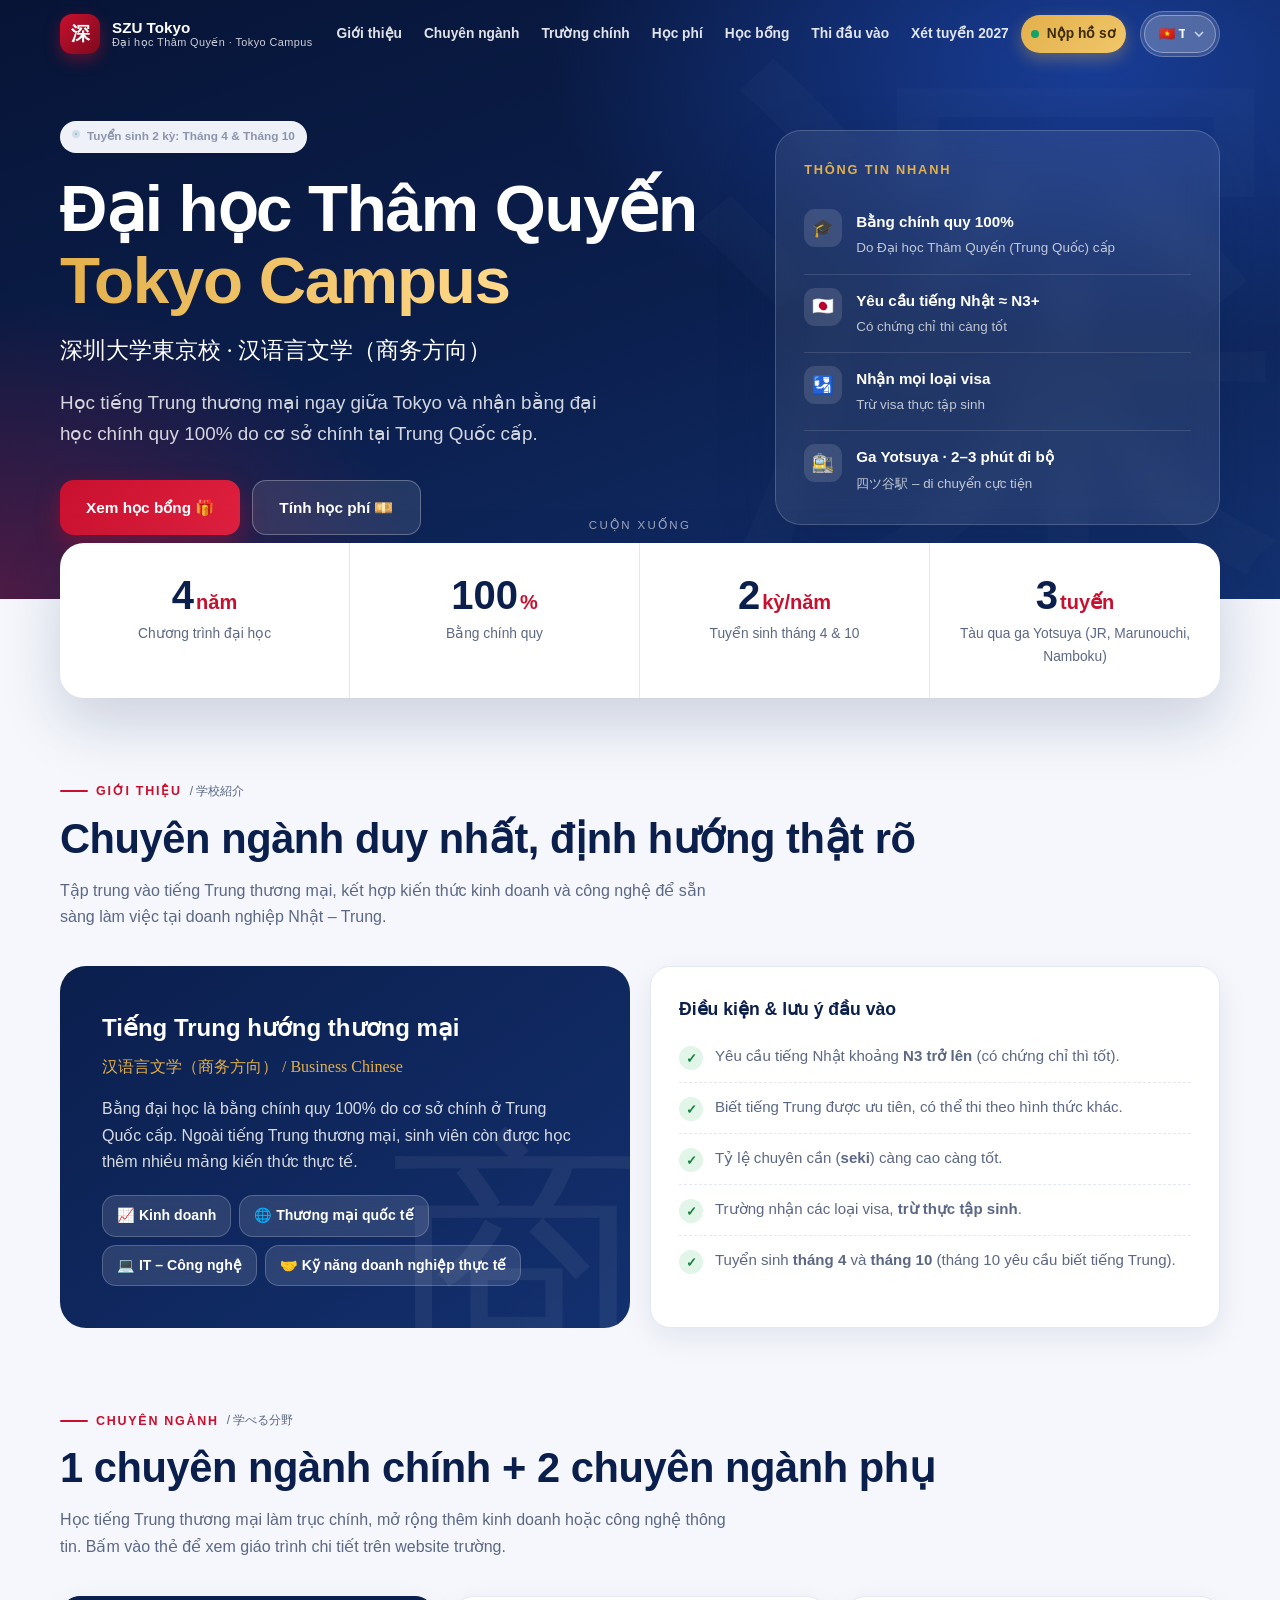
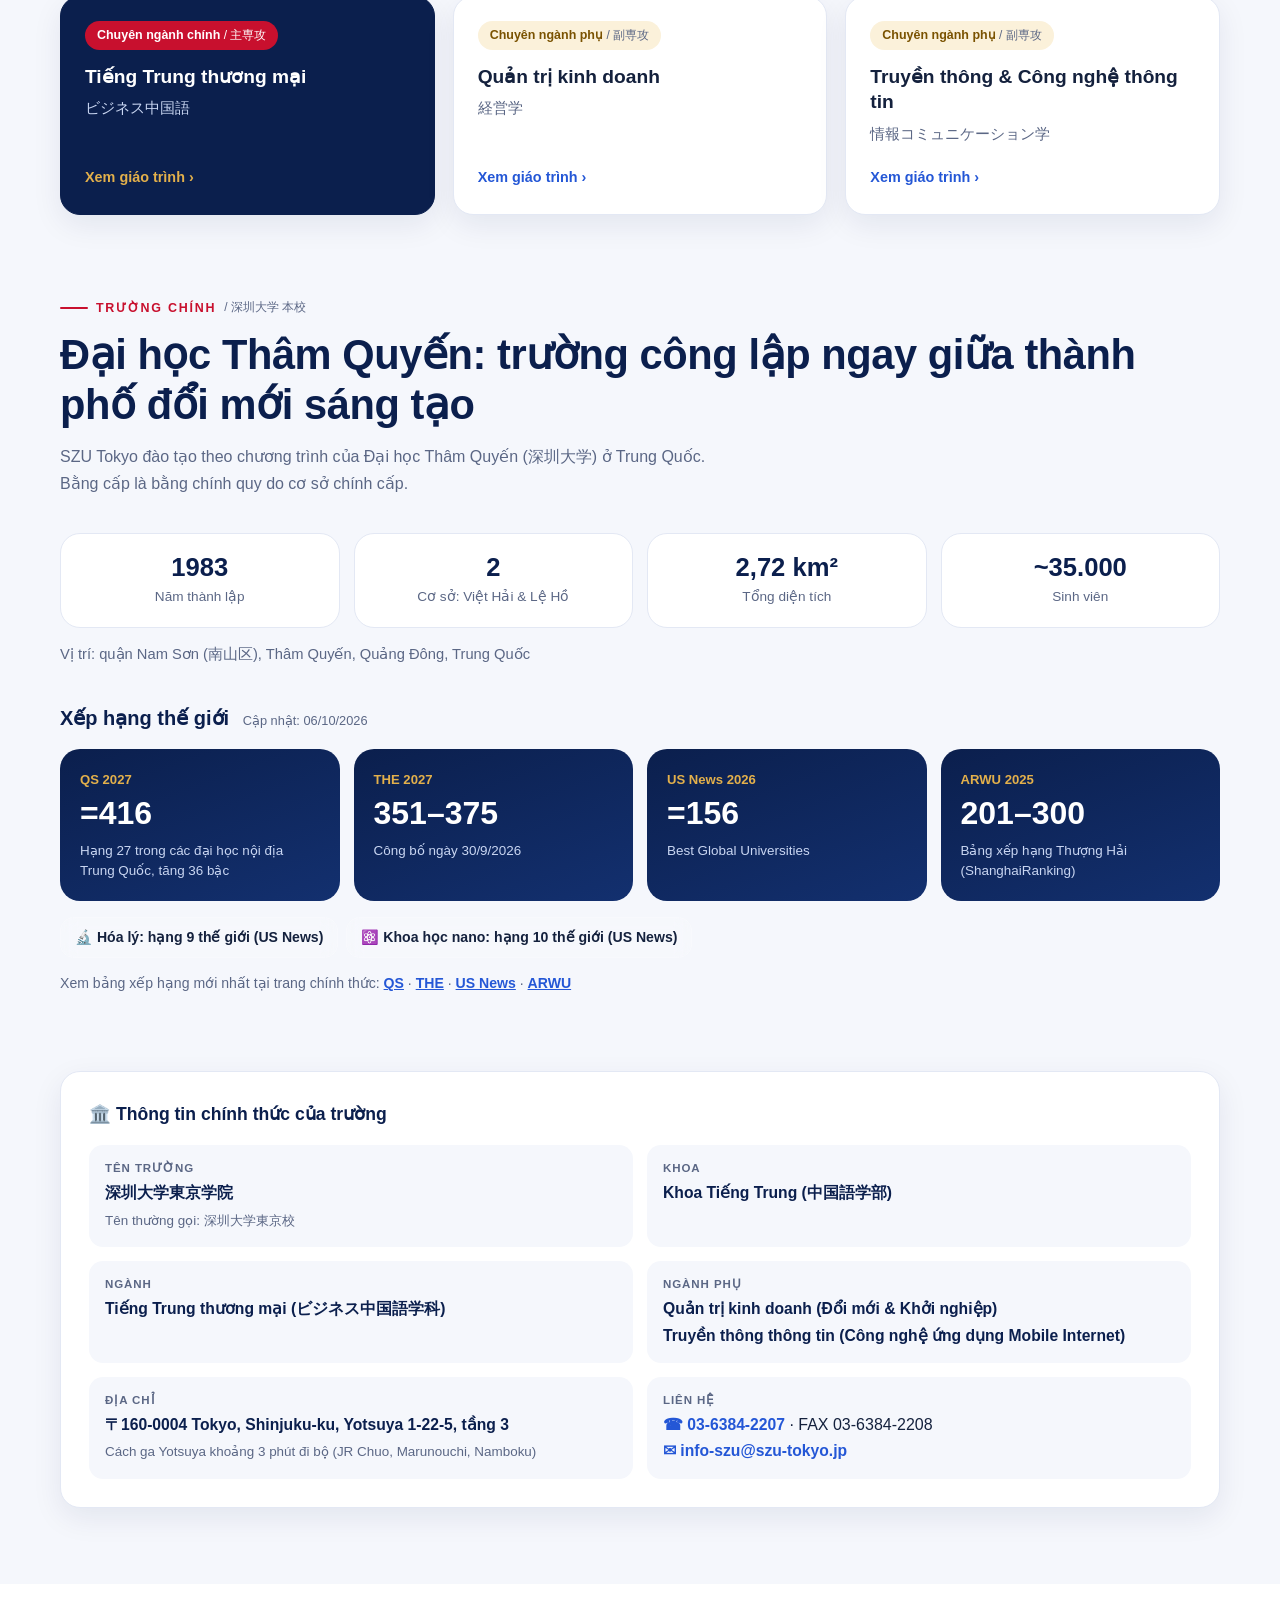
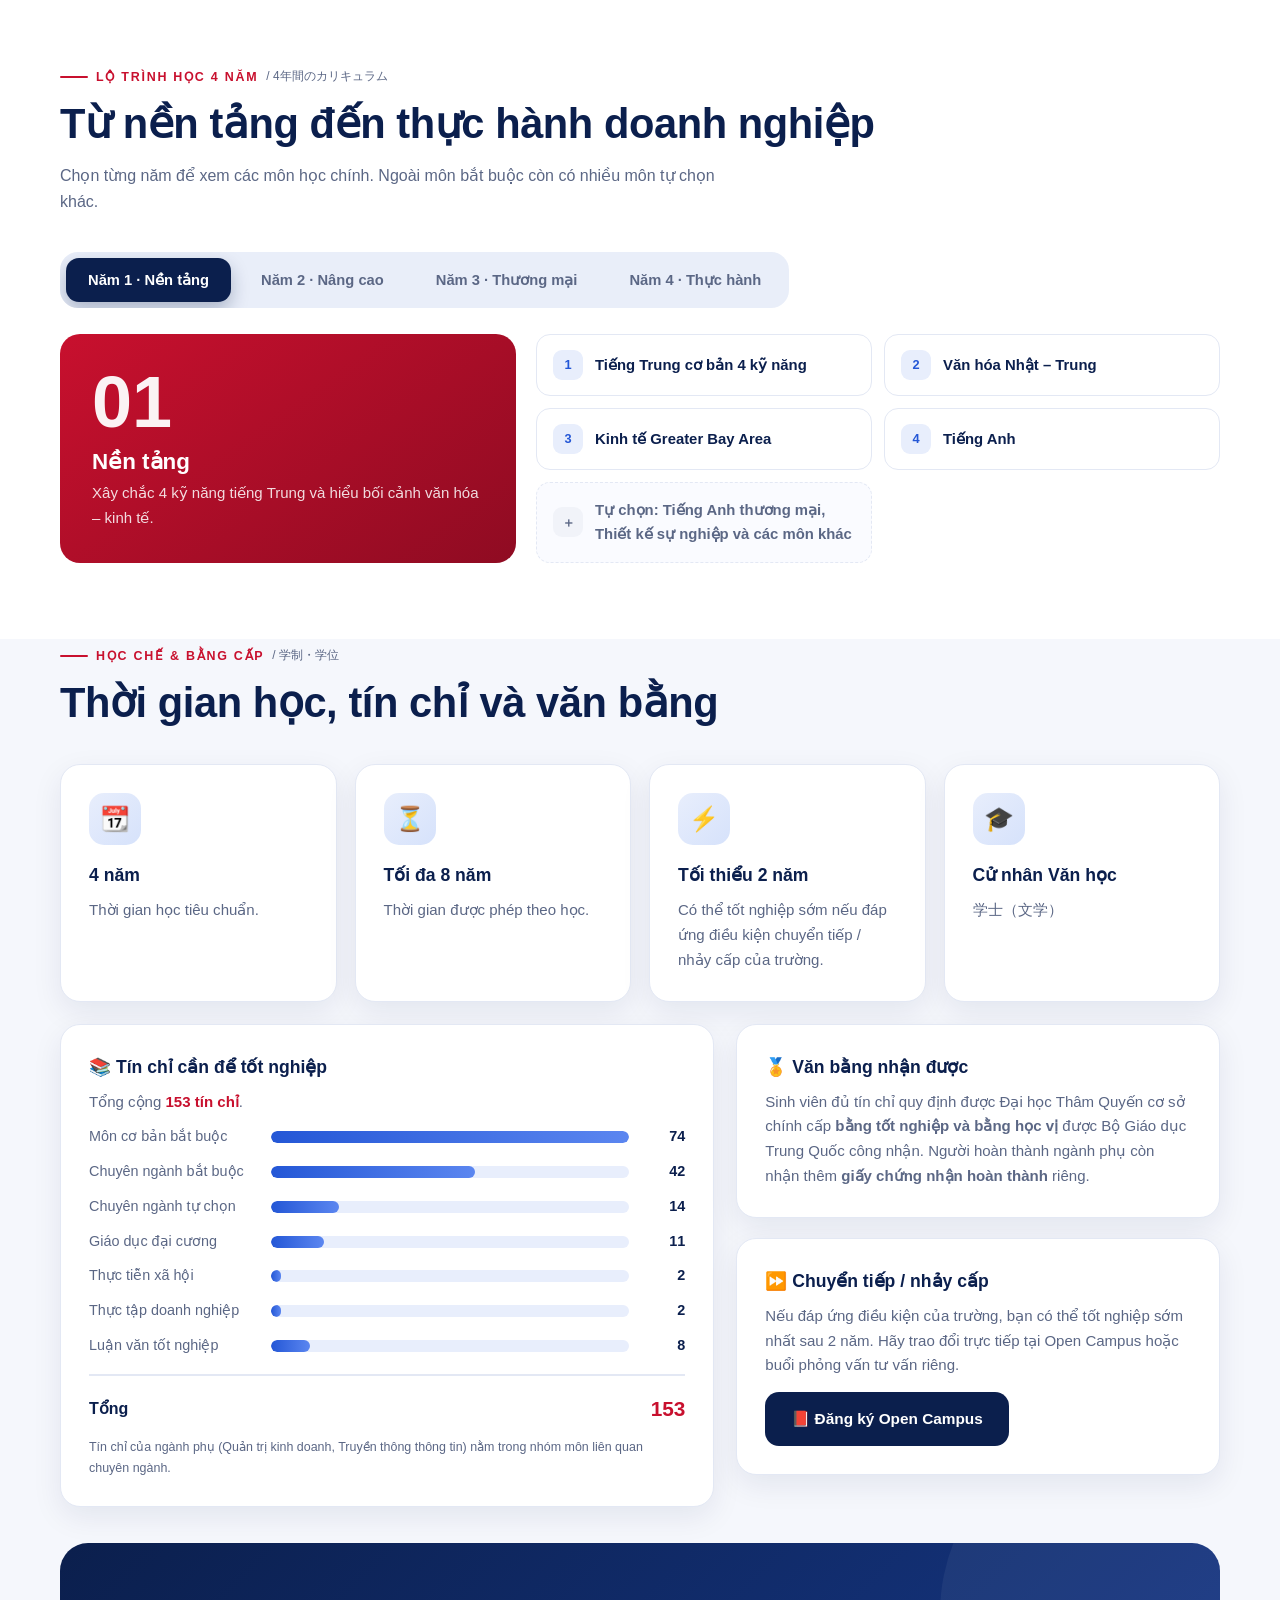
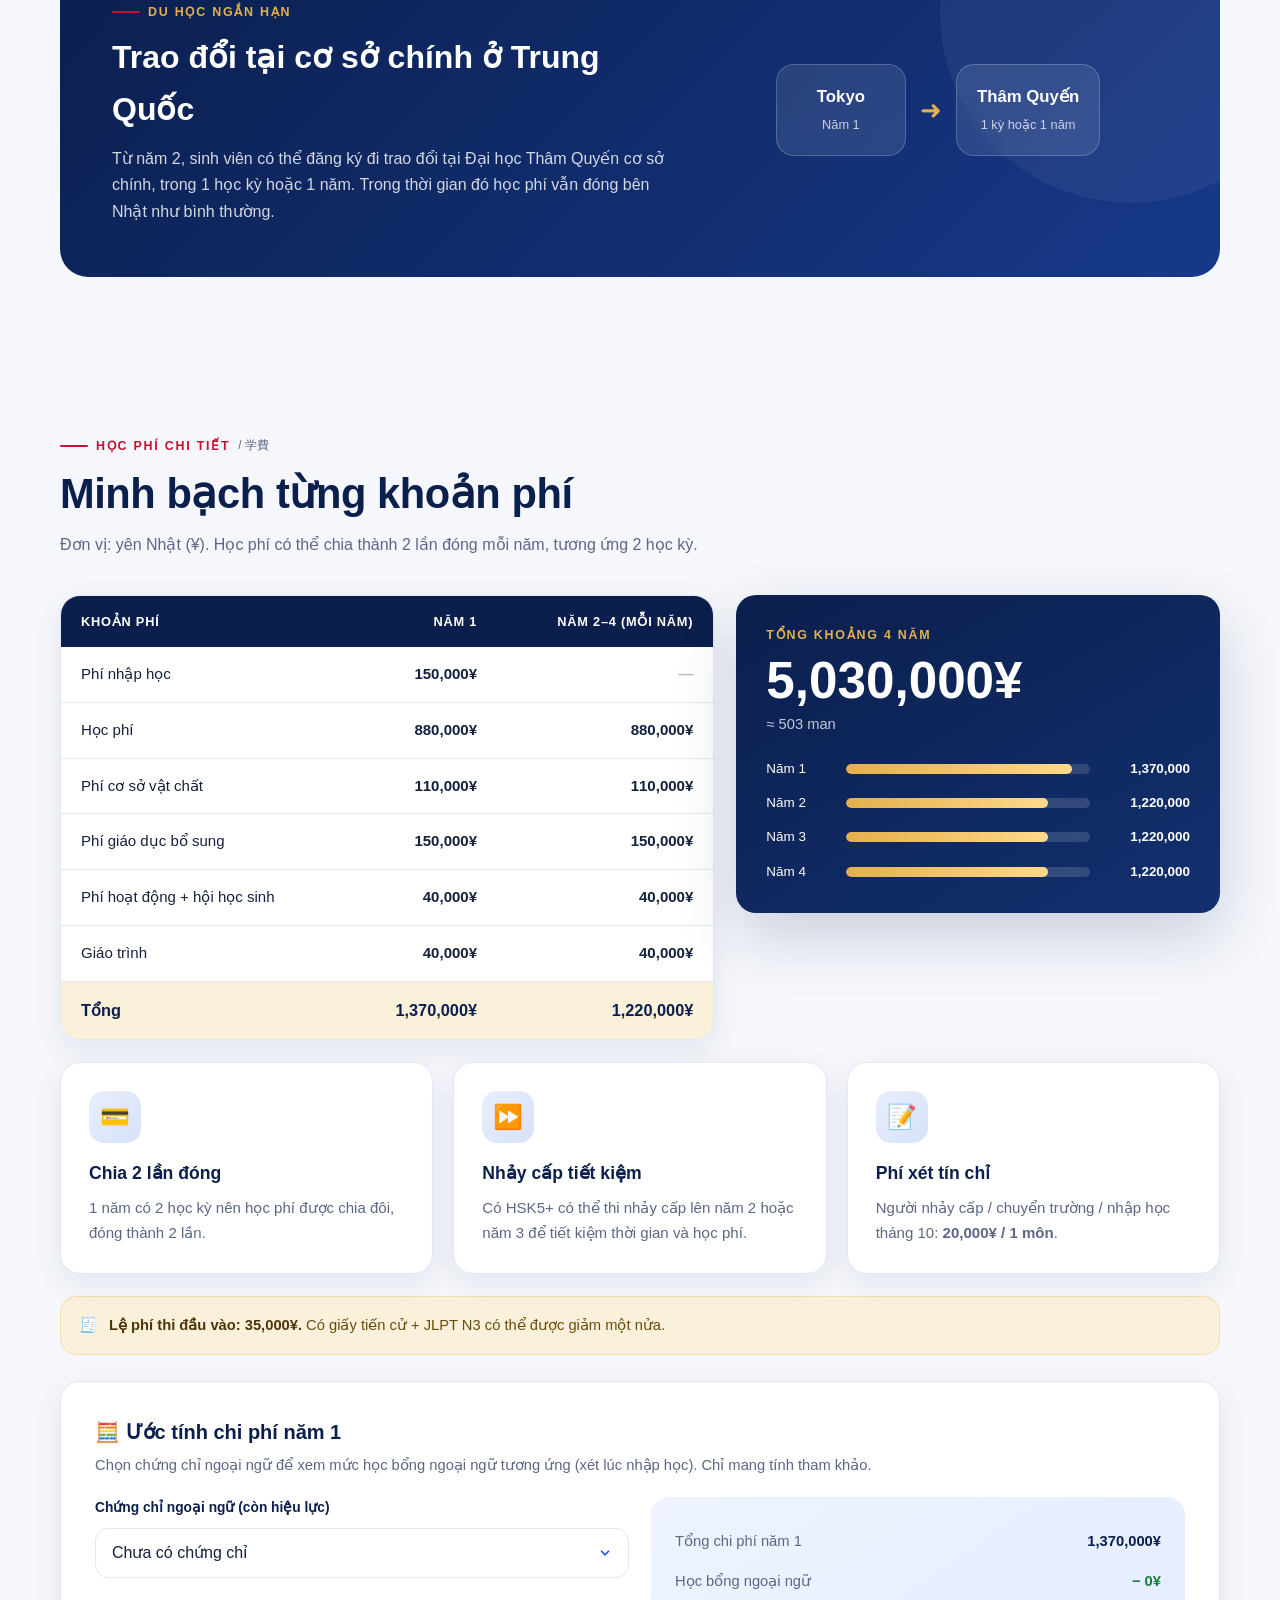
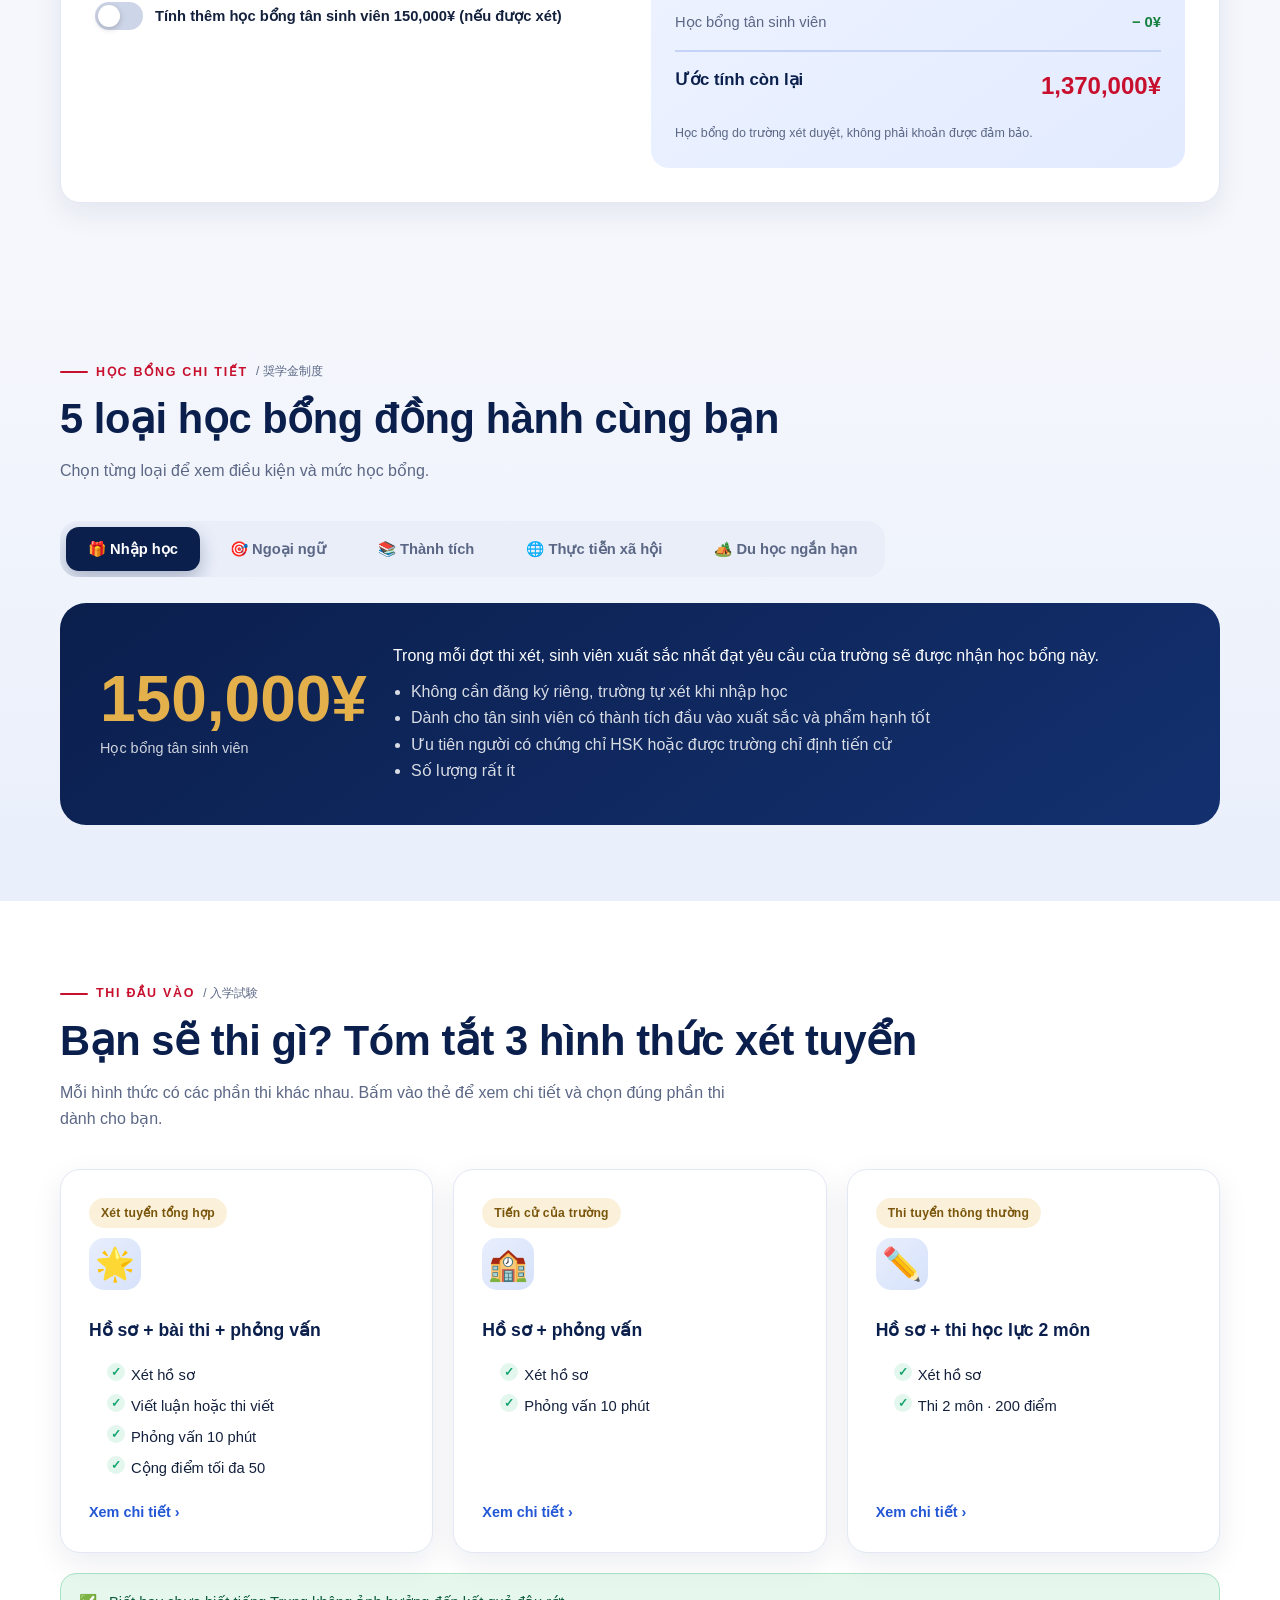
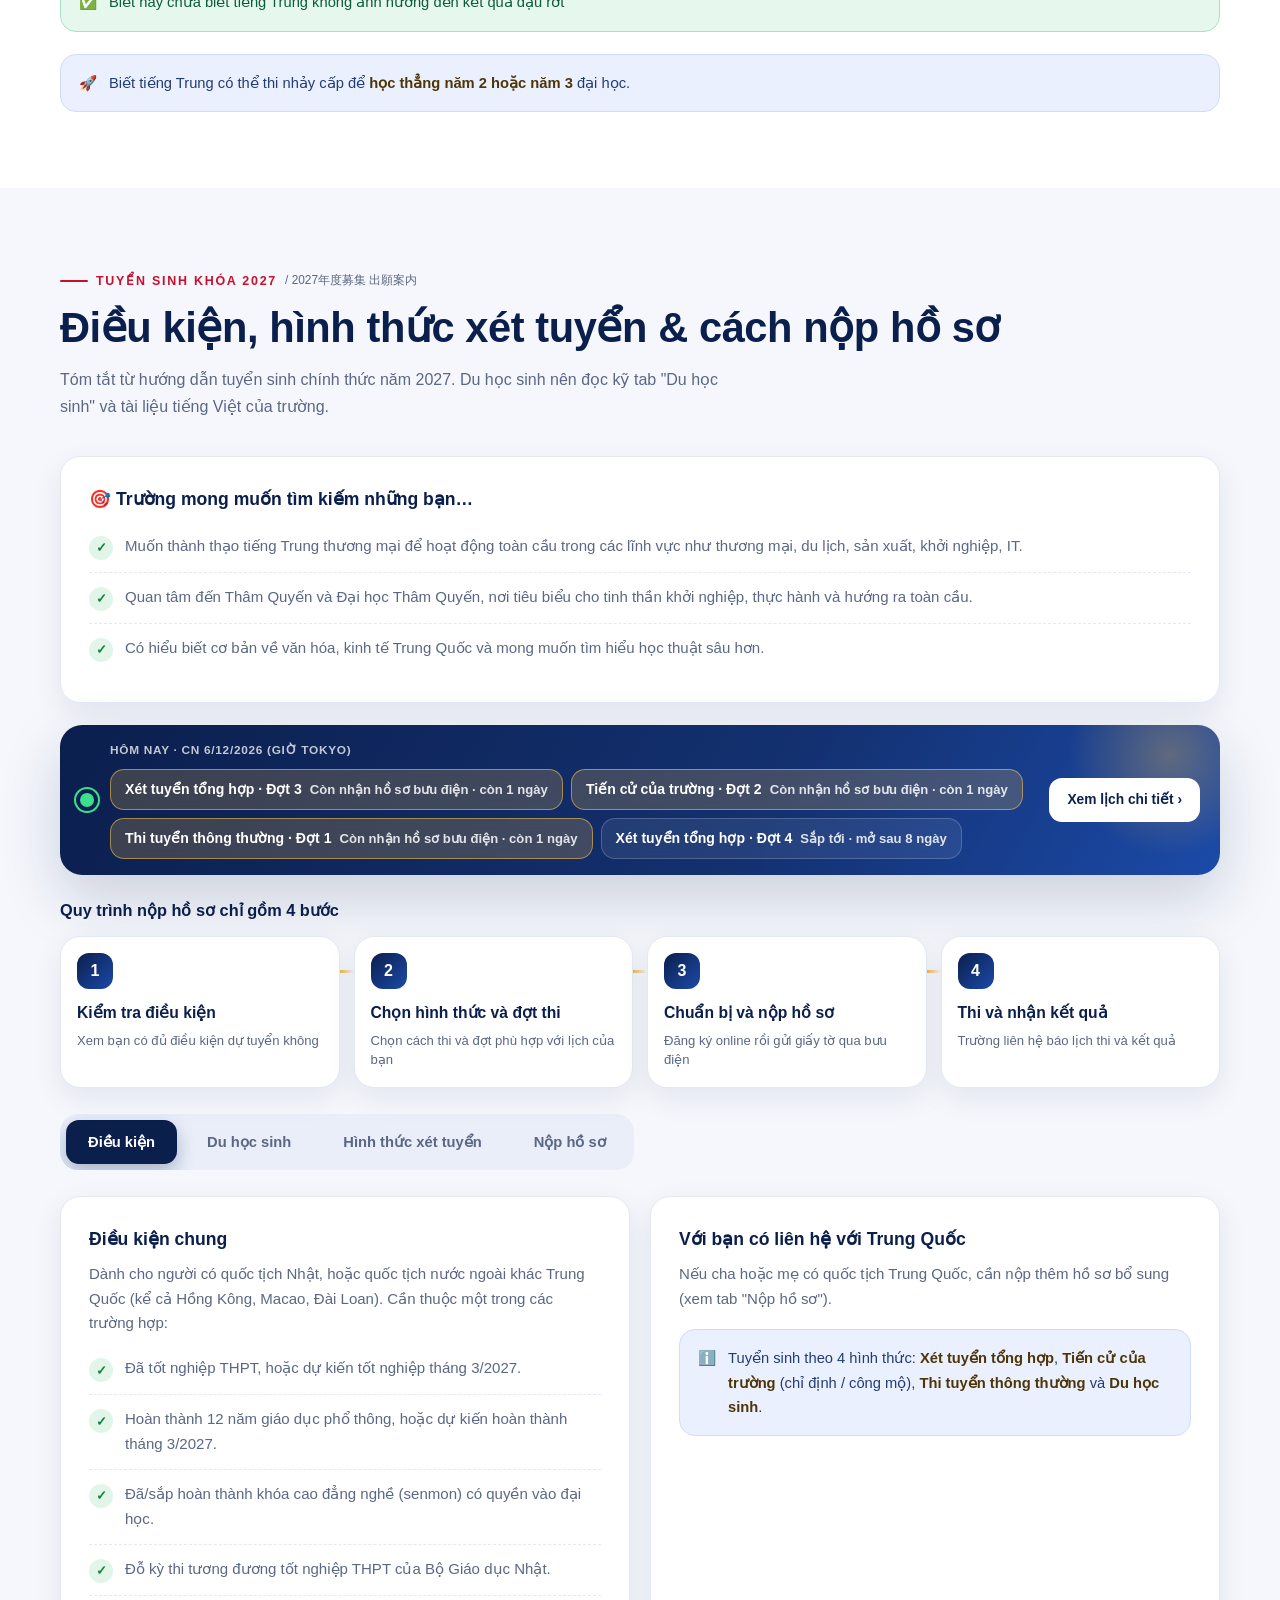
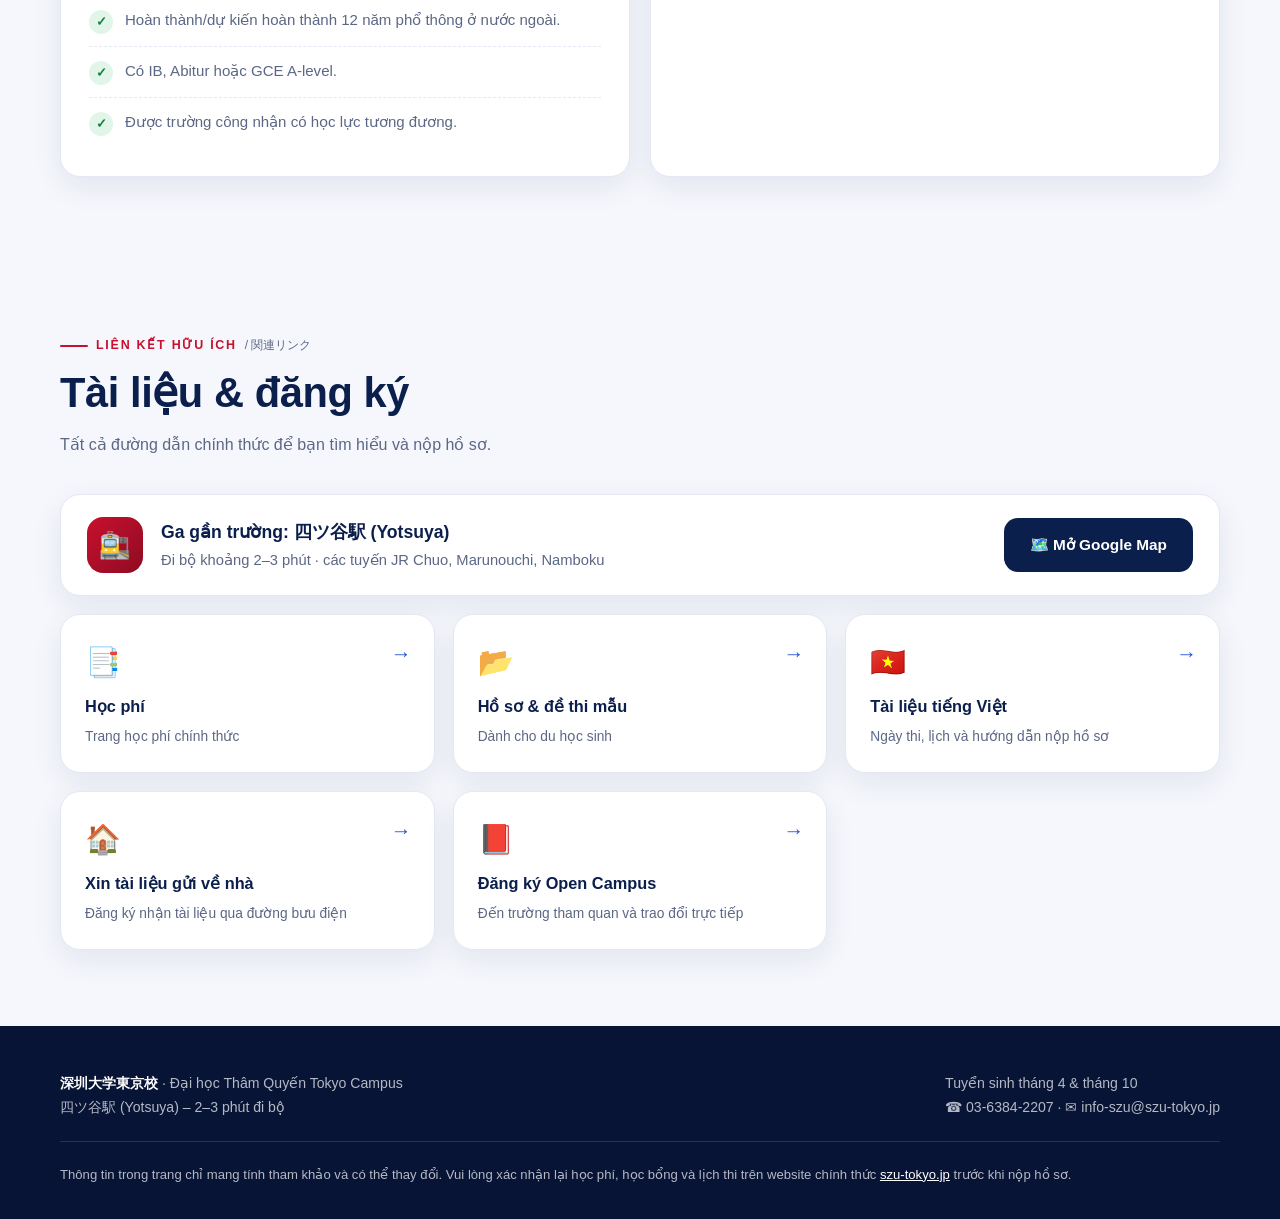
==== commit 51f07a78: "Add files via upload" ====
--- a/index.html
+++ b/index.html
@@ -478,32 +478,28 @@
   <div class="container">
     <div class="section-head reveal">
       <span class="eyebrow">Thi đầu vào <span class="ja">/ 入学試験</span></span>
-      <h2 class="title">Hai hình thức thi, tùy trình độ tiếng Trung</h2>
-    </div>
-    <div class="grid-2">
-      <div class="card exam-card reveal">
-        <span class="tag">Chưa biết tiếng Trung</span>
-        <div class="ic">👶</div>
-        <h3>Thi dành cho người mới</h3>
-        <ul class="steps">
-          <li><div>Phỏng vấn<small>10 phút</small></div></li>
-          <li><div>Viết luận<small>60 phút · có thể thi bằng tiếng Việt</small></div></li>
-        </ul>
-      </div>
-      <div class="card exam-card reveal d1">
-        <span class="tag">Từ HSK4</span>
-        <div class="ic">👨‍🎓</div>
-        <h3>Thi dành cho người có tiếng Trung</h3>
-        <ul class="steps">
-          <li><div>Phỏng vấn<small>10 phút</small></div></li>
-          <li><div>Thi viết tiếng Trung<small>60 phút</small></div></li>
-        </ul>
-      </div>
-    </div>
+      <h2 class="title">Bạn sẽ thi gì? Tóm tắt 3 hình thức xét tuyển</h2>
+      <p class="lead">Mỗi hình thức có các phần thi khác nhau. Bấm vào thẻ để xem chi tiết và chọn đúng phần thi dành cho bạn.</p>
+    </div>
+    <div class="grid-3 ex-cards">
+      <a class="card exq reveal" href="#xet-tuyen" data-open="a3" data-exm="gt" data-to="admTabs">
+        <span class="tag">Xét tuyển tổng hợp</span><div class="ic">🌟</div><h3>Hồ sơ + bài thi + phỏng vấn</h3>
+        <ul class="exq-list"><li>Xét hồ sơ</li><li>Viết luận hoặc thi viết</li><li>Phỏng vấn 10 phút</li><li>Cộng điểm tối đa 50</li></ul><span class="exq-go">Xem chi tiết ›</span>
+      </a>
+      <a class="card exq reveal d1" href="#xet-tuyen" data-open="a3" data-exm="tc" data-to="admTabs">
+        <span class="tag">Tiến cử của trường</span><div class="ic">🏫</div><h3>Hồ sơ + phỏng vấn</h3>
+        <ul class="exq-list"><li>Xét hồ sơ</li><li>Phỏng vấn 10 phút</li></ul><span class="exq-go">Xem chi tiết ›</span>
+      </a>
+      <a class="card exq reveal d2" href="#xet-tuyen" data-open="a3" data-exm="th" data-to="admTabs">
+        <span class="tag">Thi tuyển thông thường</span><div class="ic">✏️</div><h3>Hồ sơ + thi học lực 2 môn</h3>
+        <ul class="exq-list"><li>Xét hồ sơ</li><li>Thi 2 môn · 200 điểm</li></ul><span class="exq-go">Xem chi tiết ›</span>
+      </a>
+    </div>
+    <div class="note green reveal" style="margin-top:20px"><span>✅</span><div>Biết hay chưa biết tiếng Trung không ảnh hưởng đến kết quả đậu rớt</div></div>
     <div class="note blue reveal"><span>🚀</span><div>Biết tiếng Trung có thể thi nhảy cấp để <b>học thẳng năm 2 hoặc năm 3</b> đại học.</div></div>
 
-
-  </div>
+  </div>
+
 </section>
 
 <!-- ADMISSIONS 2027 -->
@@ -580,41 +576,85 @@
     </div>
 
     <div class="adm-panel" id="a3" style="margin-top:26px">
-      <div class="grid-2">
-        <div class="card type-card">
-          <div class="tagline">Xét tuyển tổng hợp</div>
-          <h3>📖 Có xét hồ sơ + bài thi + phỏng vấn</h3>
-          <div class="mini-title">Chưa học tiếng Trung</div>
-          <ul class="mini-list"><li>Xét hồ sơ</li><li>Viết luận 60 phút (600–800 chữ), chọn 1 trong 5 nhóm chủ đề</li><li>Phỏng vấn khoảng 10 phút (tự giới thiệu bằng tiếng Nhật)</li></ul>
-          <div class="chips light" style="margin-top:12px">
+      <p class="ex-intro">Chọn hình thức xét tuyển và cho biết bạn đã học tiếng Trung chưa, trang sẽ hiện đúng các phần thi dành cho bạn.</p>
+      <div class="card ex-ctrl" id="exCtrl">
+        <div class="ex-row">
+          <p class="ex-q">Bạn chọn hình thức nào?</p>
+          <div class="ex-methods" role="tablist">
+            <button type="button" role="tab" class="on" data-exm="gt"><span class="wi">🌟</span>Xét tuyển tổng hợp</button>
+            <button type="button" role="tab" data-exm="tc"><span class="wi">🏫</span>Tiến cử của trường</button>
+            <button type="button" role="tab" data-exm="th"><span class="wi">✏️</span>Thi tuyển thông thường</button>
+          </div>
+        </div>
+        <div class="ex-row" data-m="gt tc">
+          <p class="ex-q">Bạn đã học tiếng Trung chưa?</p>
+          <div class="who-sw ex-lv" role="tablist">
+            <button type="button" role="tab" class="on" data-exl="new"><span class="wi">🌱</span>Chưa học</button>
+            <button type="button" role="tab" data-exl="old"><span class="wi">🀄</span>Đã từng học</button>
+          </div>
+          <p class="ex-hint">Từ HSK4 trở lên thường được tính là đã học.</p>
+        </div>
+      </div>
+
+      <div class="ex-result">
+        <h3 class="ex-h">Các phần thi của bạn</h3>
+        <ol class="ex-steps" data-m="gt" data-l="new"><li class="xs x-doc"><span class="xi">📄</span><div><b>Xét hồ sơ</b><small>Trường xem xét bộ hồ sơ bạn đã nộp.</small></div></li><li class="xs x-ess"><span class="xi">✍️</span><div><b>Viết luận</b><small>60 phút · 600–800 chữ · chọn 1 trong 5 chủ đề</small></div></li><li class="xs x-iv"><span class="xi">🎤</span><div><b>Phỏng vấn</b><small>Khoảng 10 phút · tự giới thiệu bằng tiếng Nhật và trả lời thêm vài câu hỏi</small></div></li></ol>
+        <ol class="ex-steps" data-m="gt" data-l="old"><li class="xs x-doc"><span class="xi">📄</span><div><b>Xét hồ sơ</b><small>Trường xem xét bộ hồ sơ bạn đã nộp.</small></div></li><li class="xs x-ess"><span class="xi">📝</span><div><b>Thi viết</b><small>60 phút · đọc hiểu và viết luận bằng tiếng Trung</small><em class="xb">Miễn nếu có HSK4 hoặc Trung kiểm (中検) 3 級</em></div></li><li class="xs x-iv"><span class="xi">🎤</span><div><b>Phỏng vấn</b><small>Khoảng 10 phút · tự giới thiệu bằng tiếng Trung và trả lời thêm vài câu hỏi</small></div></li></ol>
+        <ol class="ex-steps" data-m="tc" data-l="new"><li class="xs x-doc"><span class="xi">📄</span><div><b>Xét hồ sơ</b><small>Trường xem xét bộ hồ sơ bạn đã nộp.</small></div></li><li class="xs x-iv"><span class="xi">🎤</span><div><b>Phỏng vấn</b><small>Khoảng 10 phút · tự giới thiệu bằng tiếng Nhật và trả lời thêm vài câu hỏi</small></div></li></ol>
+        <ol class="ex-steps" data-m="tc" data-l="old"><li class="xs x-doc"><span class="xi">📄</span><div><b>Xét hồ sơ</b><small>Trường xem xét bộ hồ sơ bạn đã nộp.</small></div></li><li class="xs x-iv"><span class="xi">🎤</span><div><b>Phỏng vấn</b><small>Khoảng 10 phút · tự giới thiệu bằng tiếng Trung và trả lời thêm vài câu hỏi</small></div></li></ol>
+        <ol class="ex-steps" data-m="th"><li class="xs x-doc"><span class="xi">📄</span><div><b>Xét hồ sơ</b><small>Trường xem xét bộ hồ sơ bạn đã nộp.</small></div></li><li class="xs x-ac"><span class="xi">📚</span><div><b>Thi học lực</b><small>Chọn 2 trong 4 môn · mỗi môn 100 điểm · tổng 200 điểm</small></div></li></ol>
+        <div class="note green"><span>✅</span><div>Biết hay chưa biết tiếng Trung không ảnh hưởng đến kết quả đậu rớt</div></div>
+      </div>
+
+      <div class="ex-details">
+        <h3 class="ex-h">Chi tiết cần biết</h3>
+        <details class="ex-d" data-m="gt" data-l="new" open>
+          <summary>Chủ đề viết luận (chọn 1 trong 5)</summary>
+          <div class="ex-body"><div class="chips light" style="margin-top:12px">
             <span class="chip">Nhân lực toàn cầu</span><span class="chip">Xã hội, giáo dục, việc làm thời AI</span><span class="chip">Giáo dục ngoại ngữ</span><span class="chip">Đô thị quốc tế như Thâm Quyến</span><span class="chip">Đô thị đổi mới</span>
-          </div>
-          <div class="mini-title">Đã học tiếng Trung</div>
-          <ul class="mini-list"><li>Xét hồ sơ</li><li>Thi viết 60 phút: đọc hiểu và viết luận. <b>Miễn thi</b> nếu có HSK4 hoặc Trung kiểm (中検) 3 級</li><li>Phỏng vấn khoảng 10 phút (tự giới thiệu bằng tiếng Trung)</li></ul>
-          <div class="note" style="margin-top:16px"><span>➕</span><div>Được <b>cộng điểm (tối đa 50)</b> nếu có chứng chỉ (kiểm định chuyên ngành, Hán tự, Eiken…), báo cáo hoạt động nghiên cứu, hoạt động tình nguyện hoặc ngoại khóa.</div></div>
-        </div>
-
-        <div style="display:grid;gap:20px;align-content:start">
-          <div class="card type-card">
-            <div class="tagline">Tiến cử của trường (chỉ định / công mộ)</div>
-            <h3>🏫 Xét hồ sơ + phỏng vấn</h3>
-            <ul class="mini-list"><li>Chưa học tiếng Trung: xét hồ sơ, phỏng vấn khoảng 10 phút (tiếng Nhật)</li><li>Đã học tiếng Trung: xét hồ sơ, phỏng vấn khoảng 10 phút (tiếng Trung). Từ HSK4 trở lên thường được tính là người đã học</li></ul>
-            <div class="mini-title">Điều kiện</div>
+          </div><p class="ex-note">Tiêu chí chấm: tư duy, tính logic và khả năng diễn đạt.</p></div>
+        </details>
+        <details class="ex-d" data-m="gt">
+          <summary>Điểm cộng (tối đa 50 điểm)</summary>
+          <div class="ex-body">
+            <div class="table-card"><div class="table-scroll"><table class="ex-tbl">
+              <thead><tr><th>Nội dung được cộng điểm</th><th>Hồ sơ cần nộp</th></tr></thead>
+              <tbody>
+                <tr><td>Chứng chỉ (kiểm định chuyên ngành, Hán tự, Eiken…)</td><td>Giấy chứng nhận hoặc bản sao</td></tr>
+                <tr><td>Hoạt động nghiên cứu, tìm hiểu</td><td>Báo cáo đã có sẵn</td></tr>
+                <tr><td>Tình nguyện, hoạt động ngoại khóa</td><td>Báo cáo theo mẫu chỉ định</td></tr>
+              </tbody></table></div></div>
+            <p class="ex-note">Nộp qua bưu điện hoặc nộp dữ liệu. Riêng báo cáo tình nguyện/ngoại khóa nộp dữ liệu khi đăng ký Web.</p>
+          </div>
+        </details>
+        <details class="ex-d" data-m="tc" open>
+          <summary>Điều kiện</summary>
+          <div class="ex-body">
             <ul class="mini-list">
               <li>Có thư tiến cử của hiệu trưởng, trường là nguyện vọng 1 và cam kết nhập học nếu đỗ</li>
               <li>Dự kiến tốt nghiệp THPT tháng 3/2027</li>
               <li><b>Chỉ định:</b> điểm trung bình học tập từ <b>3.5</b> trở lên (sau cộng điểm), học tại trường được trường chỉ định</li>
               <li><b>Công mộ:</b> điểm trung bình từ <b>3.8</b> trở lên (sau cộng điểm)</li>
               <li>Có HSK4+, Trung kiểm 3 級+ hoặc Eiken 2 級+ được <b>cộng 0.2</b> vào điểm trung bình (chỉ cộng 1 mục)</li>
-            </ul>
-          </div>
-          <div class="card type-card">
-            <div class="tagline">Thi tuyển thông thường</div>
-            <h3>✏️ Xét hồ sơ + thi 2 môn</h3>
-            <p>Chọn 2 môn trong: Quốc ngữ (hiện đại, cổ văn), Toán (Toán I, A), Tin học I, Ngoại ngữ (Anh hoặc Trung). Mỗi môn 100 điểm, tổng 200 điểm.</p>
-            <ul class="mini-list"><li><b>Miễn môn ngoại ngữ</b> nếu có Eiken CSE 2100+, TOEFL iBT 60+, TOEIC 650+, HSK4 hoặc Trung kiểm 3 級</li><li>Biết hay chưa biết tiếng Trung không ảnh hưởng đến kết quả đậu rớt</li></ul>
-          </div>
-        </div>
+            </ul></div>
+        </details>
+        <details class="ex-d" data-m="th" open>
+          <summary>Môn thi học lực</summary>
+          <div class="ex-body">
+            <div class="table-card"><div class="table-scroll"><table class="ex-tbl">
+              <thead><tr><th>Môn</th><th>Nội dung / lựa chọn</th></tr></thead>
+              <tbody>
+                <tr><td>Ngữ văn tiếng Nhật</td><td>Văn hiện đại, cổ văn</td></tr>
+                <tr><td>Toán</td><td>Toán I, Toán A</td></tr>
+                <tr><td>Tin học</td><td>Tin học I</td></tr>
+                <tr><td>Ngoại ngữ</td><td>Tiếng Anh hoặc tiếng Trung</td></tr>
+              </tbody></table></div></div>
+          </div>
+        </details>
+        <details class="ex-d" data-m="th">
+          <summary>Miễn môn ngoại ngữ nếu có một trong các chứng chỉ sau</summary>
+          <div class="ex-body"><div class="chips light"><span class="chip">Eiken CSE ≥ 2100</span><span class="chip">TOEFL iBT ≥ 60</span><span class="chip">TOEIC ≥ 650</span><span class="chip">HSK4</span><span class="chip">Trung kiểm (中検) 3 級</span></div></div>
+        </details>
       </div>
       <div class="note blue"><span>⏩</span><div>Người đã học tiếng Trung có thể được xét <b>chuyển tiếp hoặc nhảy cấp</b> tùy năng lực và kết quả thi. Hãy ghi rõ nguyện vọng trong form đăng ký online. Sau khi nhập học cần thi công nhận tín chỉ.</div></div>
     </div>
--- a/css/style.css
+++ b/css/style.css
@@ -635,3 +635,58 @@
 }
 .pill.sel b::after{content:":"}
 nav.links a.nav-cta.active,header.nav.scrolled nav.links a.nav-cta,header.nav.scrolled nav.links a.nav-cta.active{background:linear-gradient(135deg,var(--gold),#f0c76a);color:#3a2a06}
+
+/* ===== Cách thi: bộ chọn hình thức + học/chưa học tiếng Trung ===== */
+[hidden]{display:none!important}
+.note.green{background:#e6f7ee;border-color:#a9e3c6;color:#0d5c3b}
+.ex-intro{margin:0 0 16px;color:var(--muted);font-size:.98rem}
+.ex-ctrl{display:flex;flex-direction:column;gap:18px;padding:22px 24px;margin-bottom:22px}
+.ex-ctrl:hover{transform:none}
+.ex-row{display:flex;flex-wrap:wrap;align-items:center;gap:10px 16px}
+.ex-q{margin:0;font-weight:800;color:var(--navy);min-width:210px}
+.ex-methods{display:flex;flex-wrap:wrap;gap:8px}
+.ex-methods button{display:inline-flex;align-items:center;gap:8px;border:1px solid var(--line);background:#fff;font:inherit;font-weight:700;font-size:.92rem;color:var(--muted);padding:11px 18px;border-radius:14px;cursor:pointer;transition:.25s var(--ease)}
+.ex-methods button:hover{border-color:#c7d2ef;color:var(--navy)}
+.ex-methods button.on{background:var(--navy);color:#fff;border-color:var(--navy);box-shadow:0 8px 18px rgba(11,31,77,.25)}
+.ex-hint{margin:0;font-size:.82rem;color:var(--muted);flex-basis:100%}
+.ex-h{margin:0 0 14px;color:var(--navy);font-size:1.1rem}
+.ex-result{margin-bottom:26px}
+.ex-steps{list-style:none;margin:0 0 16px;padding:0;display:grid;grid-auto-flow:column;grid-auto-columns:1fr;gap:14px;counter-reset:xs}
+.xs{position:relative;counter-increment:xs;display:flex;gap:14px;align-items:flex-start;background:#fff;border:1px solid var(--line);border-radius:20px;padding:18px 18px 18px;box-shadow:var(--shadow);overflow:hidden}
+.xs::before{content:counter(xs);position:absolute;top:10px;right:14px;font-weight:800;font-size:2.2rem;line-height:1;color:rgba(11,31,77,.07)}
+.xs:not(:last-child)::after{content:"›";position:absolute;right:-13px;top:50%;transform:translateY(-50%);width:22px;height:22px;border-radius:50%;background:var(--gold);color:#3a2a06;font-weight:800;display:grid;place-items:center;z-index:2;font-size:1rem;line-height:1}
+.xs{border-top:4px solid var(--blue)}
+.x-ess{border-top-color:var(--gold)} .x-iv{border-top-color:#12a36a} .x-ac{border-top-color:var(--pu)}
+.xi{flex:none;width:46px;height:46px;border-radius:14px;display:grid;place-items:center;font-size:1.5rem;background:#f1f4fb}
+.xs b{display:block;color:var(--navy);font-size:1.02rem}
+.xs small{display:block;margin-top:5px;color:var(--muted);font-size:.84rem;line-height:1.5}
+.xb{display:inline-block;margin-top:9px;padding:4px 11px;border-radius:99px;font-style:normal;font-weight:800;font-size:.74rem;background:#e6f7ee;color:#0d7a4c}
+.ex-details{margin-bottom:22px}
+.ex-d{background:#fff;border:1px solid var(--line);border-radius:18px;margin-bottom:10px;overflow:hidden}
+.ex-d summary{cursor:pointer;list-style:none;padding:15px 20px;font-weight:800;color:var(--navy);display:flex;align-items:center;justify-content:space-between;gap:12px}
+.ex-d summary::-webkit-details-marker{display:none}
+.ex-d summary::after{content:"+";flex:none;width:26px;height:26px;border-radius:50%;background:#eef1f8;color:var(--navy);display:grid;place-items:center;font-weight:800;transition:transform .25s var(--ease)}
+.ex-d[open] summary::after{content:"−"}
+.ex-body{padding:2px 20px 18px}
+.ex-note{margin:12px 0 0;font-size:.88rem;color:var(--muted)}
+.ex-tbl{min-width:420px}
+.ex-tbl th,.ex-tbl td{text-align:left}
+.exq{display:flex;flex-direction:column;gap:10px;text-decoration:none;color:inherit;cursor:pointer}
+.exq .ic{font-size:2rem}
+.exq h3{margin:0;color:var(--navy)}
+.exq-list{list-style:none;margin:4px 0 0;padding:0;display:flex;flex-direction:column;gap:7px}
+.exq-list li{position:relative;padding-left:24px;color:var(--text);font-size:.92rem}
+.exq-list li::before{content:"✓";position:absolute;left:0;top:0;width:18px;height:18px;border-radius:50%;background:var(--g-soft);color:var(--g);font-size:.72rem;font-weight:800;display:grid;place-items:center}
+.exq-go{margin-top:auto;padding-top:10px;font-weight:800;color:var(--blue);font-size:.9rem}
+.exq:hover .exq-go{text-decoration:underline}
+@media (max-width:860px){
+  .ex-steps{grid-auto-flow:row;grid-auto-columns:auto}
+  .xs:not(:last-child)::after{content:"⌄";right:auto;left:38px;top:auto;bottom:-15px;transform:none}
+  .ex-ctrl{padding:18px 16px}.ex-q{min-width:0;flex-basis:100%}
+  .ex-methods button{flex:1 1 100%;justify-content:center}
+}
+.xs{overflow:visible}
+.xs::after{box-shadow:0 4px 10px rgba(227,176,75,.5)}
+.exq .tag{display:inline-block;align-self:flex-start;background:var(--gold-soft);color:#7a560c;padding:5px 12px;border-radius:99px;font-weight:800;font-size:.76rem;letter-spacing:.02em}
+.exq{transition:transform .3s var(--ease),box-shadow .3s}
+.exq:hover{transform:translateY(-5px);box-shadow:var(--shadow-lg)}
